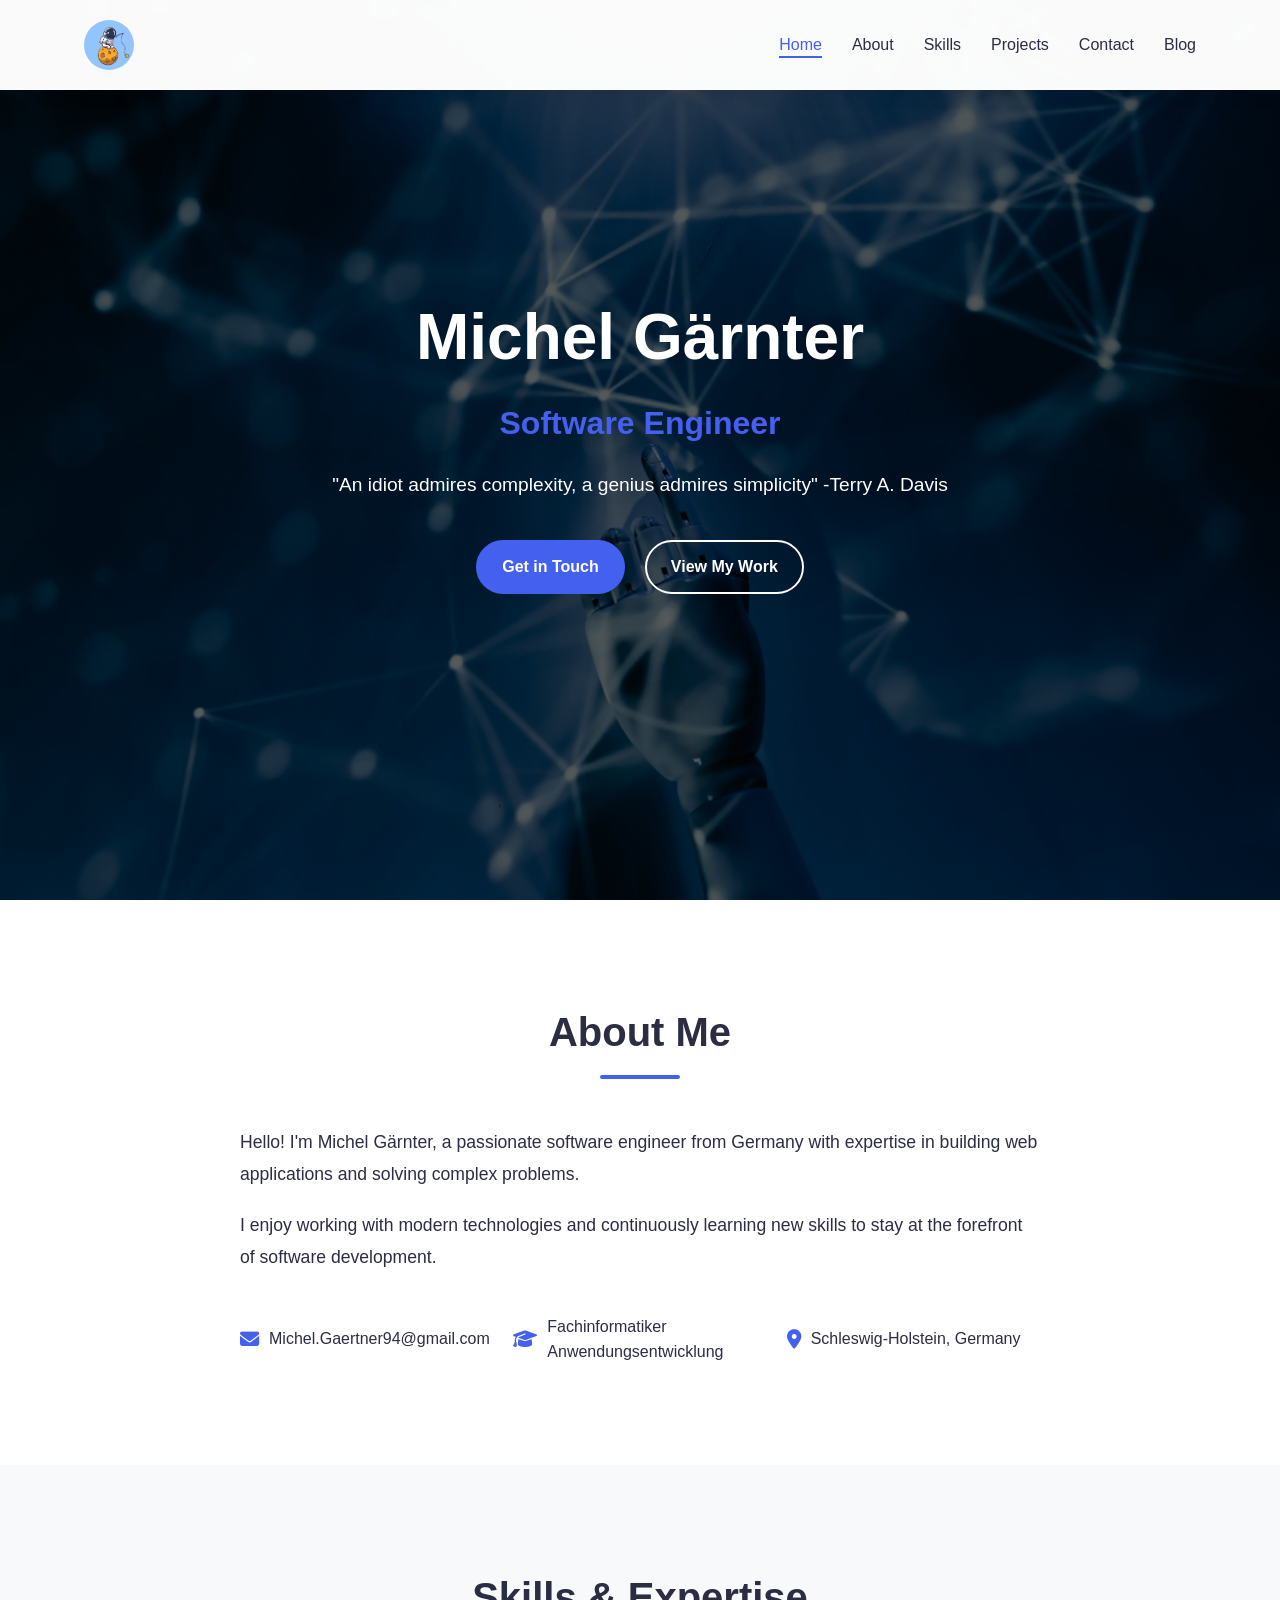
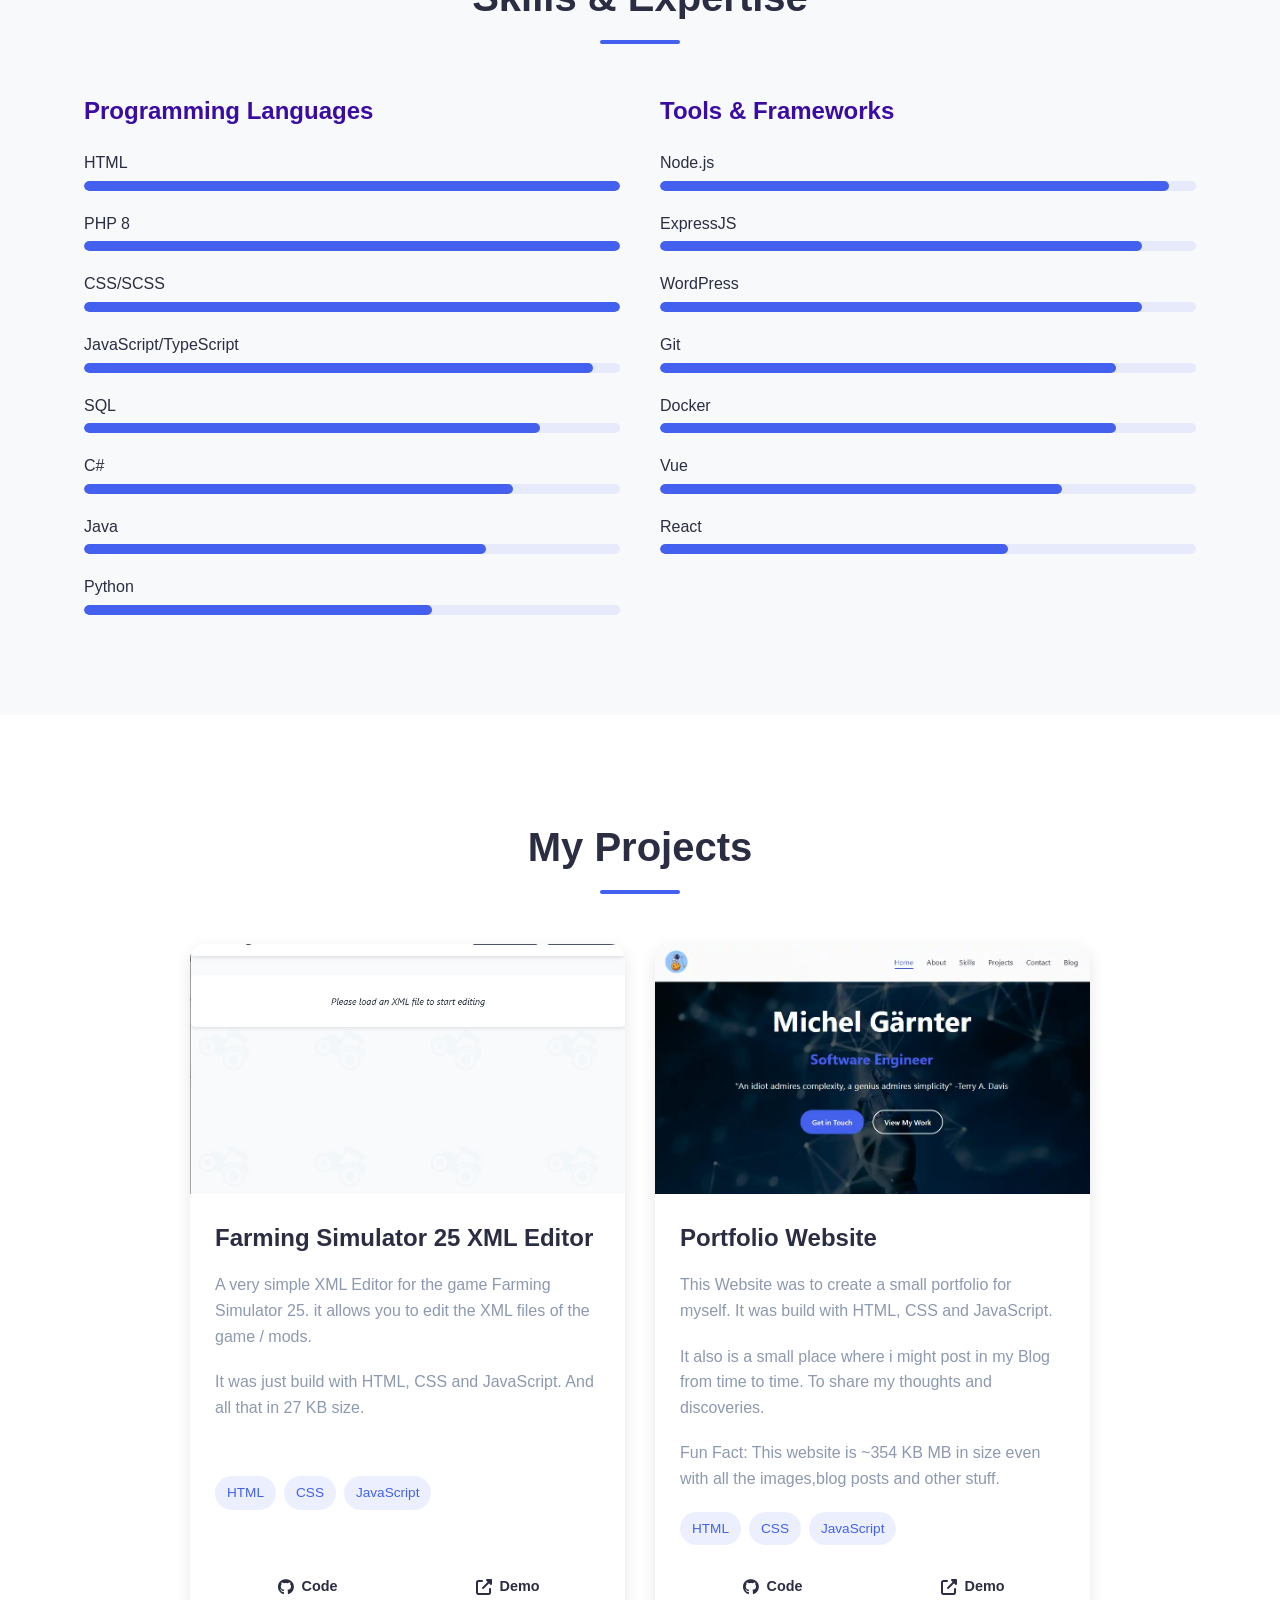
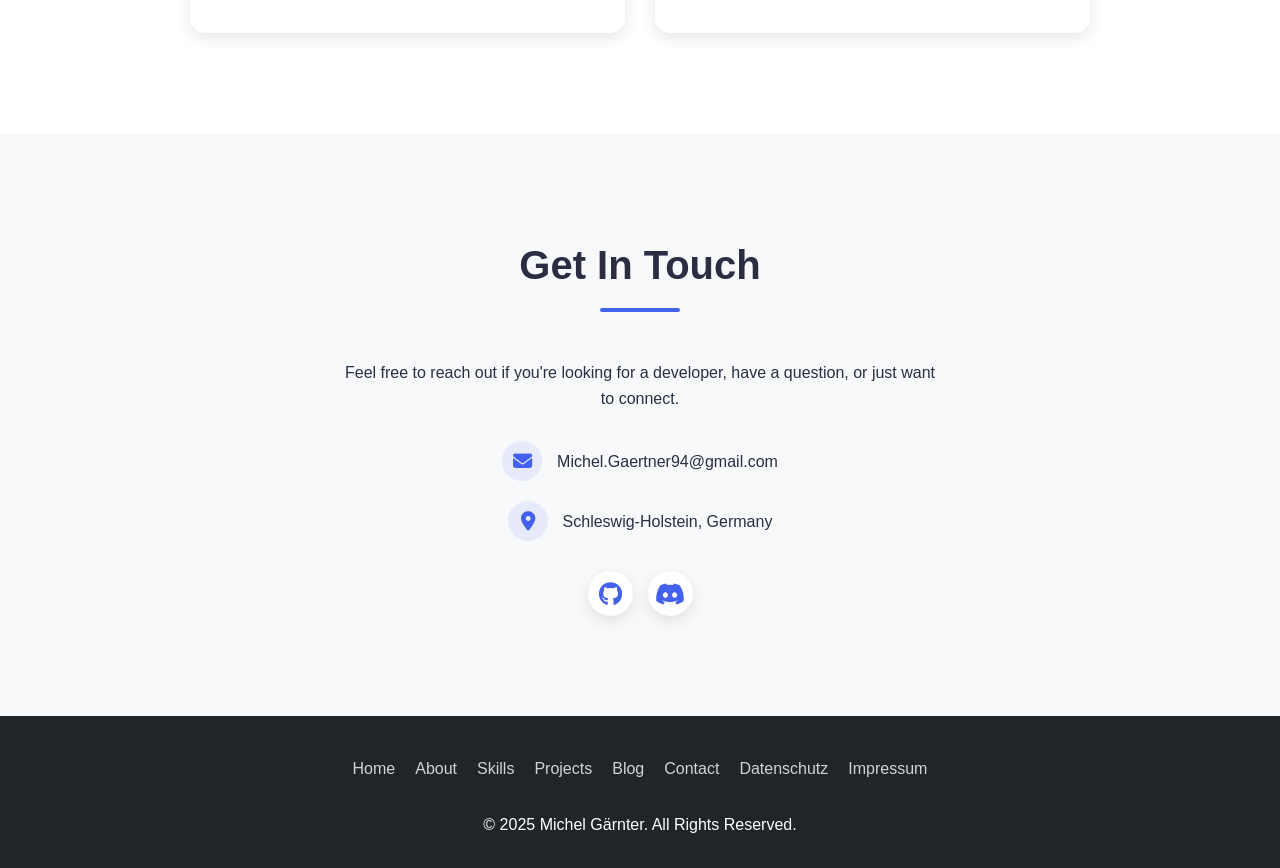
==== index.html @ c4cef5e7 "hotfix footer" ====
<!DOCTYPE html>
<html lang="en">
<head>
    <meta charset="UTF-8">
    <meta name="viewport" content="width=device-width, initial-scale=1.0">
    <title>Michel Gärnter | Software Engineer</title>
    <link rel="stylesheet" href="css/styles.css">
    <link rel="stylesheet" href="https://cdnjs.cloudflare.com/ajax/libs/font-awesome/6.4.2/css/all.min.css">
</head>
<body>
    <header>
        <div class="container">
            <nav>
                <div class="logo"></div>
                <ul class="nav-links">
                    <li><a href="#home">Home</a></li>
                    <li><a href="#about">About</a></li>
                    <li><a href="#skills">Skills</a></li>
                    <li><a href="#projects">Projects</a></li>
                    <li><a href="#contact">Contact</a></li>
                    <li><a href="./pages/blog.html">Blog</a></li>
                </ul>
                <div class="hamburger">
                    <span></span>
                    <span></span>
                    <span></span>
                </div>
            </nav>
        </div>
    </header>

    <section id="home" class="hero">
        <div class="container">
            <div class="hero-content">
                <h1>Michel Gärnter</h1>
                <h2>Software Engineer</h2>
                <p>"An idiot admires complexity, a genius admires simplicity" -Terry A. Davis </p>
                <div class="cta-buttons">
                    <a href="#contact" class="btn primary-btn">Get in Touch</a>
                    <a href="#projects" class="btn secondary-btn">View My Work</a>
                </div>
            </div>
        </div>
    </section>

    <section id="about" class="about">
        <div class="container">
            <h2 class="section-title">About Me</h2>
            <div class="about-content">
                <div class="about-text">
                    <p>Hello! I'm Michel Gärnter, a passionate software engineer from Germany with expertise in building web applications and solving complex problems.</p>
                    <p>I enjoy working with modern technologies and continuously learning new skills to stay at the forefront of software development.</p>
                    <div class="about-details">
                        <div class="detail">
                            <i class="fas fa-envelope"></i>
                            <span>Michel.Gaertner94@gmail.com</span>
                        </div>
                        <div class="detail">
                            <i class="fas fa-graduation-cap"></i>
                            <span>Fachinformatiker Anwendungsentwicklung</span>
                        </div>
                        <div class="detail">
                            <i class="fas fa-map-marker-alt"></i>
                            <span>Schleswig-Holstein, Germany</span>
                        </div>
                    </div>
                </div>
            </div>
        </div>
    </section>

    <section id="skills" class="skills">
        <div class="container">
            <h2 class="section-title">Skills & Expertise</h2>
            <div class="skills-container">
                <div class="skill-category">
                    <h3>Programming Languages</h3>
                    <div class="skill-items">
                        <div class="skill-item">
                            <span>HTML</span>
                            <div class="progress-bar">
                                <div class="progress" style="width: 100%"></div>
                            </div>
                        </div>
                        <div class="skill-item">
                            <span>PHP 8</span>
                            <div class="progress-bar">
                                <div class="progress" style="width: 100%"></div>
                            </div>
                        </div>
                        <div class="skill-item">
                            <span>CSS/SCSS</span>
                            <div class="progress-bar">
                                <div class="progress" style="width: 100%"></div>
                            </div>
                        </div>
                        <div class="skill-item">
                            <span>JavaScript/TypeScript</span>
                            <div class="progress-bar">
                                <div class="progress" style="width: 95%"></div>
                            </div>
                        </div>
                        <div class="skill-item">
                            <span>SQL</span>
                            <div class="progress-bar">
                                <div class="progress" style="width: 85%"></div>
                            </div>
                        </div>
                        <div class="skill-item">
                            <span>C#</span>
                            <div class="progress-bar">
                                <div class="progress" style="width: 80%"></div>
                            </div>
                        </div>
                        <div class="skill-item">
                            <span>Java</span>
                            <div class="progress-bar">
                                <div class="progress" style="width: 75%"></div>
                            </div>
                        </div>
                        <div class="skill-item">
                            <span>Python</span>
                            <div class="progress-bar">
                                <div class="progress" style="width: 65%"></div>
                            </div>
                        </div>

                    </div>
                </div>
                <div class="skill-category">
                    <h3>Tools & Frameworks</h3>
                    <div class="skill-items">
                        <div class="skill-item">
                            <span>Node.js</span>
                            <div class="progress-bar">
                                <div class="progress" style="width: 95%"></div>
                            </div>
                        </div>
                        <div class="skill-item">
                            <span>ExpressJS</span>
                            <div class="progress-bar">
                                <div class="progress" style="width: 90%"></div>
                            </div>
                        </div>
                        <div class="skill-item">
                            <span>WordPress</span>
                            <div class="progress-bar">
                                <div class="progress" style="width: 90%"></div>
                            </div>
                        </div>
                        <div class="skill-item">
                            <span>Git</span>
                            <div class="progress-bar">
                                <div class="progress" style="width: 85%"></div>
                            </div>
                        </div>
                        <div class="skill-item">
                            <span>Docker</span>
                            <div class="progress-bar">
                                <div class="progress" style="width: 85%"></div>
                            </div>
                        </div>
                        <div class="skill-item">
                            <span>Vue</span>
                            <div class="progress-bar">
                                <div class="progress" style="width: 75%"></div>
                            </div>
                        </div>
                        <div class="skill-item">
                            <span>React</span>
                            <div class="progress-bar">
                                <div class="progress" style="width: 65%"></div>
                            </div>
                        </div>

                    </div>
                </div>
            </div>
        </div>
    </section>

    <section id="projects" class="projects">
        <div class="container">
            <h2 class="section-title">My Projects</h2>
            <div class="projects-grid">
                <div class="project-card">
                    <div class="project-image">
                        <img src="img/FS25Project.webp" alt="Farming Simulator 25 XML Editor">
                    </div>
                    <div class="project-info">
                        <h3>Farming Simulator 25 XML Editor</h3>
                        <p>A very simple XML Editor for the game Farming Simulator 25. it allows you to edit the XML files of the game / mods.</p>
                        <p>It was just build with HTML, CSS and JavaScript. And all that in 27 KB size.</p>
                        <div class="project-tags">
                            <span>HTML</span>
                            <span>CSS</span>
                            <span>JavaScript</span>
                        </div>
                        <div class="project-links">
                            <a href="https://github.com/TheNemata/LS25-XML-Editor" class="btn small-btn"><i class="fab fa-github"></i> Code</a>
                            <a href="https://thenemata.github.io/LS25-XML-Editor/" class="btn small-btn"><i class="fas fa-external-link-alt"></i> Demo</a>
                        </div>
                    </div>
                </div>
                <div class="project-card">
                    <div class="project-image">
                        <img src="img/homepage.webp" alt="Homepage">
                    </div>
                    <div class="project-info">
                        <h3>Portfolio Website</h3>
                        <p>This Website was to create a small portfolio for myself. It was build with HTML, CSS and JavaScript. </p>
                        <p>It also is a small place where i might post in my Blog from time to time. To share my thoughts and discoveries.</p>
                        <p>Fun Fact: This website is ~354 KB MB in size even with all the images,blog posts and other stuff.</p>
                        <div class="project-tags">
                            <span>HTML</span>
                            <span>CSS</span>
                            <span>JavaScript</span>
                        </div>
                        <div class="project-links">
                            <a href="https://github.com/TheNemata/homepage" class="btn small-btn"><i class="fab fa-github"></i> Code</a>
                            <a href="" class="btn small-btn"><i class="fas fa-external-link-alt"></i> Demo</a>
                        </div>
                    </div>
                </div>
            
            </div>
        </div>
    </section>

    <section id="contact" class="contact">
        <div class="container">
            <h2 class="section-title">Get In Touch</h2>
            <div class="contact-container">
                <div class="contact-info">
                    <p>Feel free to reach out if you're looking for a developer, have a question, or just want to connect.</p>
                    <div class="contact-methods">
                        <div class="contact-method">
                            <i class="fas fa-envelope"></i>
                            <a href="mailto:Michel.Gaertner94@gmail.com" class="contact-link">Michel.Gaertner94@gmail.com</a>
                        </div>
                        <div class="contact-method">
                            <i class="fas fa-map-marker-alt"></i>
                            <span>Schleswig-Holstein, Germany</span>
                        </div>
                    </div>
                    <div class="social-links">
                        <a href="https://github.com/TheNemata" class="social-link"><i class="fab fa-github"></i></a>
                        <a href="#" class="social-link" data-discord="thenemata"><i class="fab fa-discord"></i></a>
                    </div>
                </div>
            </div>
        </div>
    </section>

    <div class="copy-notification" id="copyNotification">
        Discord username copied to clipboard!
    </div>

    <footer>
        <div class="container">
            <div class="footer-content">
                <div class="footer-links">
                    <a href="#home">Home</a>
                    <a href="#about">About</a>
                    <a href="#skills">Skills</a>
                    <a href="#projects">Projects</a>
                    <a href="./pages/blog.html">Blog</a>
                    <a href="#contact">Contact</a>
                    <a href="pages/datenschutz.html">Datenschutz</a>
                    <a href="pages/impressum.html">Impressum</a>
                </div>
                <p>&copy; 2025 Michel Gärnter. All Rights Reserved.</p>
            </div>
        </div>
    </footer>

    <script src="./js/script.js"></script>
</body>
</html>
---- css/styles.css ----
/* General Styles */
:root {
    --primary-color: #4361ee;
    --secondary-color: #3a0ca3;
    --text-color: #2b2d42;
    --light-text: #8d99ae;
    --light-bg: #f8f9fa;
    --dark-bg: #212529;
    --white: #ffffff;
    --shadow: 0 5px 15px rgba(0, 0, 0, 0.1);
    --transition: all 0.3s ease;
}

* {
    margin: 0;
    padding: 0;
    box-sizing: border-box;
}

html {
    scroll-behavior: smooth;
}

body {
    font-family: 'Inter', 'Segoe UI', Roboto, -apple-system, BlinkMacSystemFont, sans-serif;
    line-height: 1.6;
    color: var(--text-color);
    background-color: var(--white);
}

.container {
    width: 90%;
    max-width: 1200px;
    margin: 0 auto;
    padding: 0 20px;
}

.section-title {
    text-align: center;
    margin-bottom: 3rem;
    font-size: 2.5rem;
    position: relative;
    padding-bottom: 15px;
}

.section-title::after {
    content: '';
    position: absolute;
    bottom: 0;
    left: 50%;
    transform: translateX(-50%);
    width: 80px;
    height: 4px;
    background: var(--primary-color);
    border-radius: 2px;
}

section {
    padding: 100px 0;
}

a {
    text-decoration: none;
    color: inherit;
}

ul {
    list-style: none;
}

img {
    max-width: 100%;
    height: auto;
    display: block;
}

.btn {
    display: inline-block;
    padding: 12px 24px;
    border-radius: 50px;
    font-weight: 600;
    transition: var(--transition);
    cursor: pointer;
    text-align: center;
}

.primary-btn {
    background-color: var(--primary-color);
    color: var(--white);
    border: 2px solid var(--primary-color);
}

.primary-btn:hover {
    background-color: transparent;
    color: var(--primary-color);
}

.secondary-btn {
    background-color: transparent;
    color: var(--white);
    border: 2px solid var(--white);
}

.secondary-btn:hover {
    background-color: var(--white);
    color: var(--primary-color);
}

.small-btn {
    padding: 8px 16px;
    font-size: 0.9rem;
}

/* Header */
header {
    position: fixed;
    top: 0;
    left: 0;
    width: 100%;
    background-color: rgba(255, 255, 255, 0.98);
    box-shadow: var(--shadow);
    z-index: 1000;
}

nav {
    display: flex;
    justify-content: space-between;
    align-items: center;
    padding: 20px 0;
}

.logo {
    width: 50px;
    height: 50px;
    border-radius: 50%;
    background-image: url('../img/icon.webp');
    background-size: cover;
    background-position: center;
    background-repeat: no-repeat;
}

.nav-links {
    display: flex;
    gap: 30px;
}

.nav-links li a {
    font-weight: 500;
    position: relative;
}

.nav-links li a::after {
    content: '';
    position: absolute;
    bottom: -5px;
    left: 0;
    width: 0;
    height: 2px;
    background-color: var(--primary-color);
    transition: var(--transition);
}

.nav-links li a:hover::after,
.nav-links li a.active::after {
    width: 100%;
}

.nav-links li a.active {
    color: var(--primary-color);
}

.hamburger {
    display: none;
    flex-direction: column;
    cursor: pointer;
}

.hamburger span {
    width: 25px;
    height: 3px;
    background-color: var(--text-color);
    margin: 2px 0;
    transition: var(--transition);
}

/* Hero Section */
.hero {
    min-height: 100vh;
    display: flex;
    align-items: center;
    background: linear-gradient(rgba(0, 0, 0, 0.6), rgba(0, 0, 0, 0.6)), url('../img/hero-background.webp');
    background-size: cover;
    background-position: center;
    padding-top: 80px;
    color: var(--white);
}

.hero-content {
    max-width: 800px;
    margin: 0 auto;
    text-align: center;
}

.hero h1 {
    font-size: 4rem;
    margin-bottom: 10px;
    color: var(--white);
}

.hero h2 {
    font-size: 2rem;
    margin-bottom: 20px;
    color: var(--primary-color);
}

.hero p {
    font-size: 1.2rem;
    color: var(--white);
    margin-bottom: 40px;
}

.cta-buttons {
    display: flex;
    gap: 20px;
    justify-content: center;
}

/* About Section */
.about {
    background-color: var(--white);
}

.about-content {
    max-width: 800px;
    margin: 0 auto;
}

.about-text p {
    margin-bottom: 20px;
    color: var(--text-color);
    font-size: 1.1rem;
    line-height: 1.8;
}

.about-details {
    display: grid;
    grid-template-columns: repeat(3, 1fr);
    gap: 20px;
    margin-top: 40px;
}

.detail {
    display: flex;
    align-items: center;
    gap: 10px;
}

.detail i {
    color: var(--primary-color);
    font-size: 1.2rem;
}

/* Skills Section */
.skills {
    background-color: var(--light-bg);
}

.skills-container {
    display: grid;
    grid-template-columns: repeat(auto-fit, minmax(300px, 1fr));
    gap: 40px;
}

.skill-category h3 {
    margin-bottom: 20px;
    color: var(--secondary-color);
    font-size: 1.5rem;
}

.skill-items {
    display: flex;
    flex-direction: column;
    gap: 20px;
}

.skill-item {
    display: flex;
    flex-direction: column;
    gap: 5px;
}

.skill-item span {
    font-weight: 500;
}

.progress-bar {
    height: 10px;
    background-color: rgba(67, 97, 238, 0.1);
    border-radius: 10px;
    overflow: hidden;
}

.progress {
    height: 100%;
    background-color: var(--primary-color);
    border-radius: 10px;
}

/* Projects Section */
.projects {
    background-color: var(--white);
    padding: 100px 0;
}

.projects-grid {
    display: grid;
    grid-template-columns: repeat(2, 1fr);
    gap: 30px;
    margin-top: 50px;
    max-width: 900px;
    margin-left: auto;
    margin-right: auto;
}

.project-card {
    background-color: var(--white);
    border-radius: 15px;
    overflow: hidden;
    box-shadow: 0 5px 15px rgba(0, 0, 0, 0.1);
    transition: all 0.3s ease;
    display: flex;
    flex-direction: column;
    position: relative;
}

.project-card:hover {
    transform: translateY(-10px);
    box-shadow: 0 15px 30px rgba(0, 0, 0, 0.15);
}

.project-image {
    position: relative;
    height: 250px;
    overflow: hidden;
}

.project-image::before {
    content: '';
    position: absolute;
    top: 0;
    left: 0;
    width: 100%;
    height: 100%;
    background: linear-gradient(to bottom, rgba(0,0,0,0) 0%, rgba(0,0,0,0.7) 100%);
    z-index: 1;
    opacity: 0;
    transition: opacity 0.3s ease;
}

.project-card:hover .project-image::before {
    opacity: 1;
}

.project-image img {
    width: 100%;
    height: 100%;
    object-fit: cover;
    transition: transform 0.5s ease;
}

.project-card:hover .project-image img {
    transform: scale(1.1);
}

.project-info {
    padding: 25px;
    display: flex;
    flex-direction: column;
    flex-grow: 1;
    background-color: var(--white);
}

.project-info h3 {
    font-size: 1.5rem;
    margin-bottom: 15px;
    color: var(--text-color);
    font-weight: 600;
}

.project-info p {
    margin-bottom: 20px;
    color: var(--light-text);
    line-height: 1.6;
    font-size: 1rem;
}

.project-tags {
    display: flex;
    flex-wrap: wrap;
    gap: 8px;
    margin-bottom: 20px;
    margin-top: auto;
}

.project-tags span {
    background-color: rgba(67, 97, 238, 0.1);
    color: var(--primary-color);
    padding: 6px 12px;
    border-radius: 50px;
    font-size: 0.85rem;
    font-weight: 500;
    transition: all 0.3s ease;
}

.project-tags span:hover {
    background-color: var(--primary-color);
    color: var(--white);
}

.project-links {
    display: flex;
    gap: 15px;
    margin-top: auto;
}

.project-links .btn {
    flex: 1;
    display: flex;
    align-items: center;
    justify-content: center;
    gap: 8px;
    padding: 10px 20px;
    font-size: 0.9rem;
    transition: all 0.3s ease;
}

.project-links .btn i {
    font-size: 1rem;
}

.project-links .btn:hover {
    transform: translateY(-2px);
}

/* Blog Section */
.blog-header {
    background: linear-gradient(rgba(0, 0, 0, 0.6), rgba(0, 0, 0, 0.6)), url('../img/hero-background.webp');
    background-size: cover;
    background-position: center;
    padding: 120px 0 80px;
    text-align: center;
    color: var(--white);
}

.blog-header h1 {
    font-size: 3rem;
    margin-bottom: 20px;
    color: var(--white);
}

.blog-header p {
    font-size: 1.2rem;
    color: var(--white);
    max-width: 700px;
    margin: 0 auto;
}

.blog-search {
    background-color: var(--white);
    padding: 20px 0;
    border-bottom: 1px solid rgba(0, 0, 0, 0.05);
}

.search-container {
    max-width: 600px;
    margin: 0 auto;
    box-shadow: var(--shadow);
    border-radius: 50px;
    overflow: hidden;
}

.search-input {
    width: 100%;
    padding: 15px 25px;
    border: none;
    font-size: 1rem;
    font-family: inherit;
    background-color: var(--white);
}

.search-input:focus {
    outline: none;
}

.search-input::placeholder {
    color: var(--light-text);
}

.search-button {
    background-color: var(--primary-color);
    color: var(--white);
    border: none;
    padding: 0 25px;
    cursor: pointer;
    transition: var(--transition);
}

.search-button:hover {
    background-color: var(--secondary-color);
}

.blog-container {
    padding: 80px 0;
}

.blog-grid {
    display: grid;
    grid-template-columns: 1fr;
    gap: 40px;
    margin-bottom: 60px;
    max-width: 900px;
    margin-left: auto;
    margin-right: auto;
}

.blog-card {
    background-color: var(--white);
    border-radius: 20px;
    overflow: hidden;
    box-shadow: var(--shadow);
    transition: var(--transition);
    display: grid;
    grid-template-columns: 350px 1fr;
    min-height: 300px;
}

.blog-card:hover {
    transform: translateY(-10px);
    box-shadow: 0 15px 30px rgba(0, 0, 0, 0.15);
}

.blog-image {
    height: 100%;
    overflow: hidden;
}

.blog-image img {
    width: 100%;
    height: 100%;
    object-fit: cover;
    transition: var(--transition);
}

.blog-card:hover .blog-image img {
    transform: scale(1.05);
}

.blog-content {
    padding: 30px 40px;
    display: flex;
    flex-direction: column;
    justify-content: center;
    min-height: 250px;
}

.blog-date {
    color: var(--primary-color);
    font-size: 0.9rem;
    font-weight: 500;
    margin-bottom: 10px;
    display: block;
}

.blog-content h3 {
    font-size: 1.8rem;
    margin-bottom: 15px;
    color: var(--text-color);
}

.blog-content p {
    color: var(--light-text);
    margin-bottom: 20px;
    line-height: 1.7;
}

.blog-tags {
    display: flex;
    flex-wrap: wrap;
    gap: 10px;
    margin-bottom: 20px;
}

.blog-tags span {
    background-color: rgba(67, 97, 238, 0.1);
    color: var(--primary-color);
    padding: 5px 10px;
    border-radius: 50px;
    font-size: 0.8rem;
    font-weight: 500;
}

.read-more {
    color: var(--primary-color);
    font-weight: 600;
    display: inline-flex;
    align-items: center;
    transition: var(--transition);
}

.read-more i {
    margin-left: 5px;
    font-size: 0.9rem;
    transition: var(--transition);
}

.read-more:hover {
    color: var(--secondary-color);
}

.read-more:hover i {
    transform: translateX(5px);
}

.pagination {
    display: flex;
    justify-content: center;
    gap: 10px;
}

.pagination-btn {
    width: 40px;
    height: 40px;
    display: flex;
    align-items: center;
    justify-content: center;
    border-radius: 50%;
    background-color: var(--white);
    color: var(--text-color);
    font-weight: 600;
    box-shadow: var(--shadow);
    transition: var(--transition);
}

.pagination-btn.active,
.pagination-btn:hover {
    background-color: var(--primary-color);
    color: var(--white);
}

/* Contact Section */
.contact {
    background-color: var(--light-bg);
}

.contact-container {
    display: flex;
    justify-content: center;
    align-items: center;
}

.contact-info {
    max-width: 600px;
    text-align: center;
}

.contact-info p {
    margin-bottom: 30px;
    color: var(--text-color);
}

.contact-methods {
    display: flex;
    flex-direction: column;
    gap: 20px;
    margin-bottom: 30px;
    align-items: center;
}

.contact-method {
    display: flex;
    align-items: center;
    gap: 15px;
}

.contact-method i {
    width: 40px;
    height: 40px;
    display: flex;
    align-items: center;
    justify-content: center;
    background-color: rgba(67, 97, 238, 0.1);
    color: var(--primary-color);
    border-radius: 50%;
    font-size: 1.2rem;
}

.social-links {
    display: flex;
    gap: 15px;
    justify-content: center;
}

.social-link {
    width: 45px;
    height: 45px;
    display: flex;
    align-items: center;
    justify-content: center;
    background-color: var(--white);
    color: var(--primary-color);
    border-radius: 50%;
    font-size: 1.5rem;
    transition: var(--transition);
    box-shadow: var(--shadow);
}

.social-link:hover {
    background-color: var(--primary-color);
    color: var(--white);
    transform: translateY(-5px);
}

.contact-form {
    background-color: var(--white);
    padding: 30px;
    border-radius: 20px;
    box-shadow: var(--shadow);
}

.form-group {
    margin-bottom: 20px;
}

.form-group input,
.form-group textarea {
    width: 100%;
    padding: 15px;
    border: 1px solid #e0e0e0;
    border-radius: 10px;
    font-size: 1rem;
    font-family: inherit;
    transition: var(--transition);
}

.form-group input:focus,
.form-group textarea:focus {
    outline: none;
    border-color: var(--primary-color);
    box-shadow: 0 0 0 3px rgba(67, 97, 238, 0.1);
}

.contact-link {
    color: var(--text-color);
    text-decoration: none;
    transition: var(--transition);
}

.contact-link:hover {
    color: var(--primary-color);
}

/* Footer */
footer {
    background-color: var(--dark-bg);
    color: var(--white);
    padding: 40px 0 30px;
    text-align: center;
}

.footer-content {
    display: flex;
    flex-direction: column;
    align-items: center;
    gap: 20px;
}

.footer-links {
    display: flex;
    gap: 20px;
    flex-wrap: wrap;
    justify-content: center;
    margin-bottom: 10px;
}

.footer-links a {
    color: var(--white);
    opacity: 0.8;
    transition: var(--transition);
}

.footer-links a:hover {
    opacity: 1;
    color: var(--primary-color);
}

/* Responsive Design */
@media (max-width: 992px) {
    /* Remove the contact-container rule since we don't have a grid anymore */
}

@media (max-width: 768px) {
    .nav-links {
        display: none;
    }
    
    .hamburger {
        display: flex;
    }
    
    .hero h1 {
        font-size: 3rem;
    }
    
    .hero h2 {
        font-size: 1.5rem;
    }
    
    .section-title {
        font-size: 2rem;
    }
    
    .cta-buttons {
        flex-direction: column;
        gap: 15px;
    }
    
    .cta-buttons .btn {
        width: 100%;
    }
    
    .skills-container {
        grid-template-columns: 1fr;
    }
    
    .projects-grid {
        grid-template-columns: 1fr;
        max-width: 500px;
        gap: 25px;
    }
    
    .about-details {
        grid-template-columns: 1fr;
    }
    
    .blog-grid {
        grid-template-columns: 1fr;
    }
    
    .blog-card {
        grid-template-columns: 1fr;
    }
    
    .blog-image {
        height: 200px;
    }
    
    .project-image {
        height: 200px;
    }
    
    .project-info {
        padding: 20px;
    }
    
    .project-info h3 {
        font-size: 1.3rem;
    }
    
    .project-tags span {
        font-size: 0.8rem;
        padding: 5px 10px;
    }
    
    .blog-header h1 {
        font-size: 2.5rem;
    }
}

@media (max-width: 480px) {
    .hero h1 {
        font-size: 2.5rem;
    }
}

.copy-notification {
    position: fixed;
    bottom: 20px;
    right: 20px;
    background-color: var(--primary-color);
    color: var(--white);
    padding: 10px 20px;
    border-radius: 50px;
    box-shadow: var(--shadow);
    opacity: 0;
    transform: translateY(20px);
    transition: opacity 0.3s ease, transform 0.3s ease;
    z-index: 1000;
}

.copy-notification.show {
    opacity: 1;
    transform: translateY(0);
}

/* Privacy Policy Page */
.privacy-header {
    background: linear-gradient(rgba(0, 0, 0, 0.6), rgba(0, 0, 0, 0.6)), url('../img/hero-background.webp');
    background-size: cover;
    background-position: center;
    padding: 120px 0 80px;
    text-align: center;
    color: var(--white);
}

.privacy-header h1 {
    font-size: 3rem;
    margin-bottom: 20px;
    color: var(--white);
}

.privacy-header p {
    font-size: 1.2rem;
    color: var(--white);
    opacity: 0.9;
}

.privacy-content {
    padding: 80px 0;
    background-color: var(--white);
}

.privacy-section {
    margin-bottom: 40px;
}

.privacy-section h2 {
    color: var(--primary-color);
    margin-bottom: 20px;
    font-size: 1.8rem;
}

.privacy-section p {
    margin-bottom: 15px;
    line-height: 1.6;
}

.privacy-section ul {
    list-style-type: disc;
    padding-left: 20px;
    margin-bottom: 15px;
}

.privacy-section ul li {
    margin-bottom: 10px;
    line-height: 1.6;
}

/* Blog Post Page */
.blog-post {
    padding: 80px 0;
    background-color: var(--white);
}

.blog-post-content {
    max-width: 800px;
    margin: 0 auto;
}

.blog-post-image {
    margin-bottom: 40px;
    border-radius: 20px;
    overflow: hidden;
    box-shadow: var(--shadow);
}

.blog-post-image img {
    width: 100%;
    height: auto;
    display: block;
}

.blog-post-text {
    margin-bottom: 40px;
}

.blog-post-text p {
    margin-bottom: 20px;
    line-height: 1.8;
    color: var(--text-color);
}

.blog-post-text ul {
    margin-bottom: 20px;
    padding-left: 20px;
}

.blog-post-text ul li {
    margin-bottom: 10px;
    line-height: 1.6;
    display: flex;
    align-items: flex-start;
    gap: 10px;
}

.blog-post-text ul li i {
    color: var(--primary-color);
    margin-top: 4px;
    flex-shrink: 0;
}

.blog-post-tags {
    display: flex;
    flex-wrap: wrap;
    gap: 10px;
}

.blog-post-tags span {
    background-color: rgba(67, 97, 238, 0.1);
    color: var(--primary-color);
    padding: 5px 10px;
    border-radius: 50px;
    font-size: 0.9rem;
    font-weight: 500;
}

.blog-post-text h3 {
    color: var(--primary-color);
    margin: 30px 0 20px;
    font-size: 1.5rem;
}

.back-button {
    display: inline-flex;
    align-items: center;
    gap: 8px;
    color: var(--primary-color);
    text-decoration: none;
    font-weight: 500;
    margin-bottom: 30px;
    transition: var(--transition);
    background-color: rgba(67, 97, 238, 0.1);
    padding: 12px 20px;
    border-radius: 50px;
    box-shadow: 0 2px 5px rgba(0, 0, 0, 0.1);
}

.back-button:hover {
    color: var(--white);
    background-color: var(--primary-color);
    transform: translateX(-5px);
    box-shadow: 0 4px 8px rgba(0, 0, 0, 0.2);
}

.back-button i {
    font-size: 0.9rem;
}

/* Specific styling for the bottom back button */
.blog-post-tags + .back-button {
    display: block;
    text-align: center;
    margin: 40px auto;
    max-width: 200px;
}
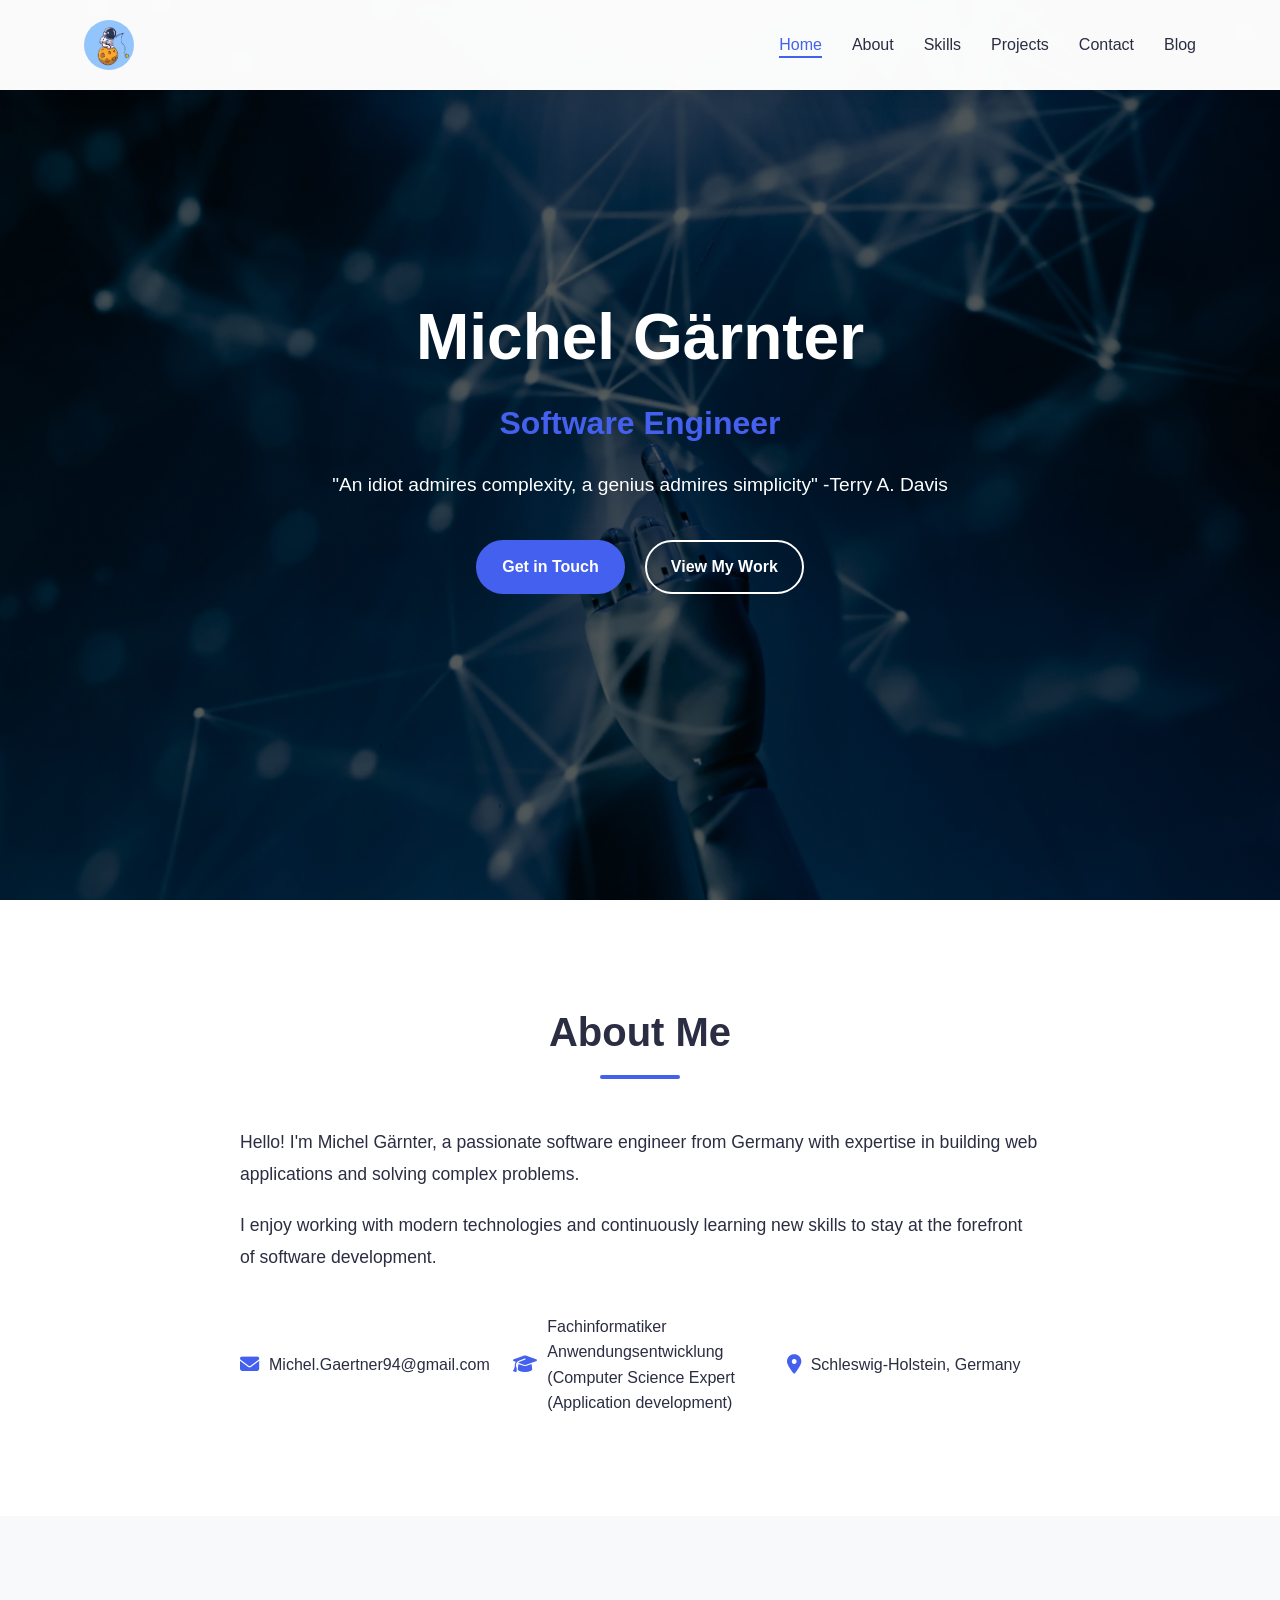
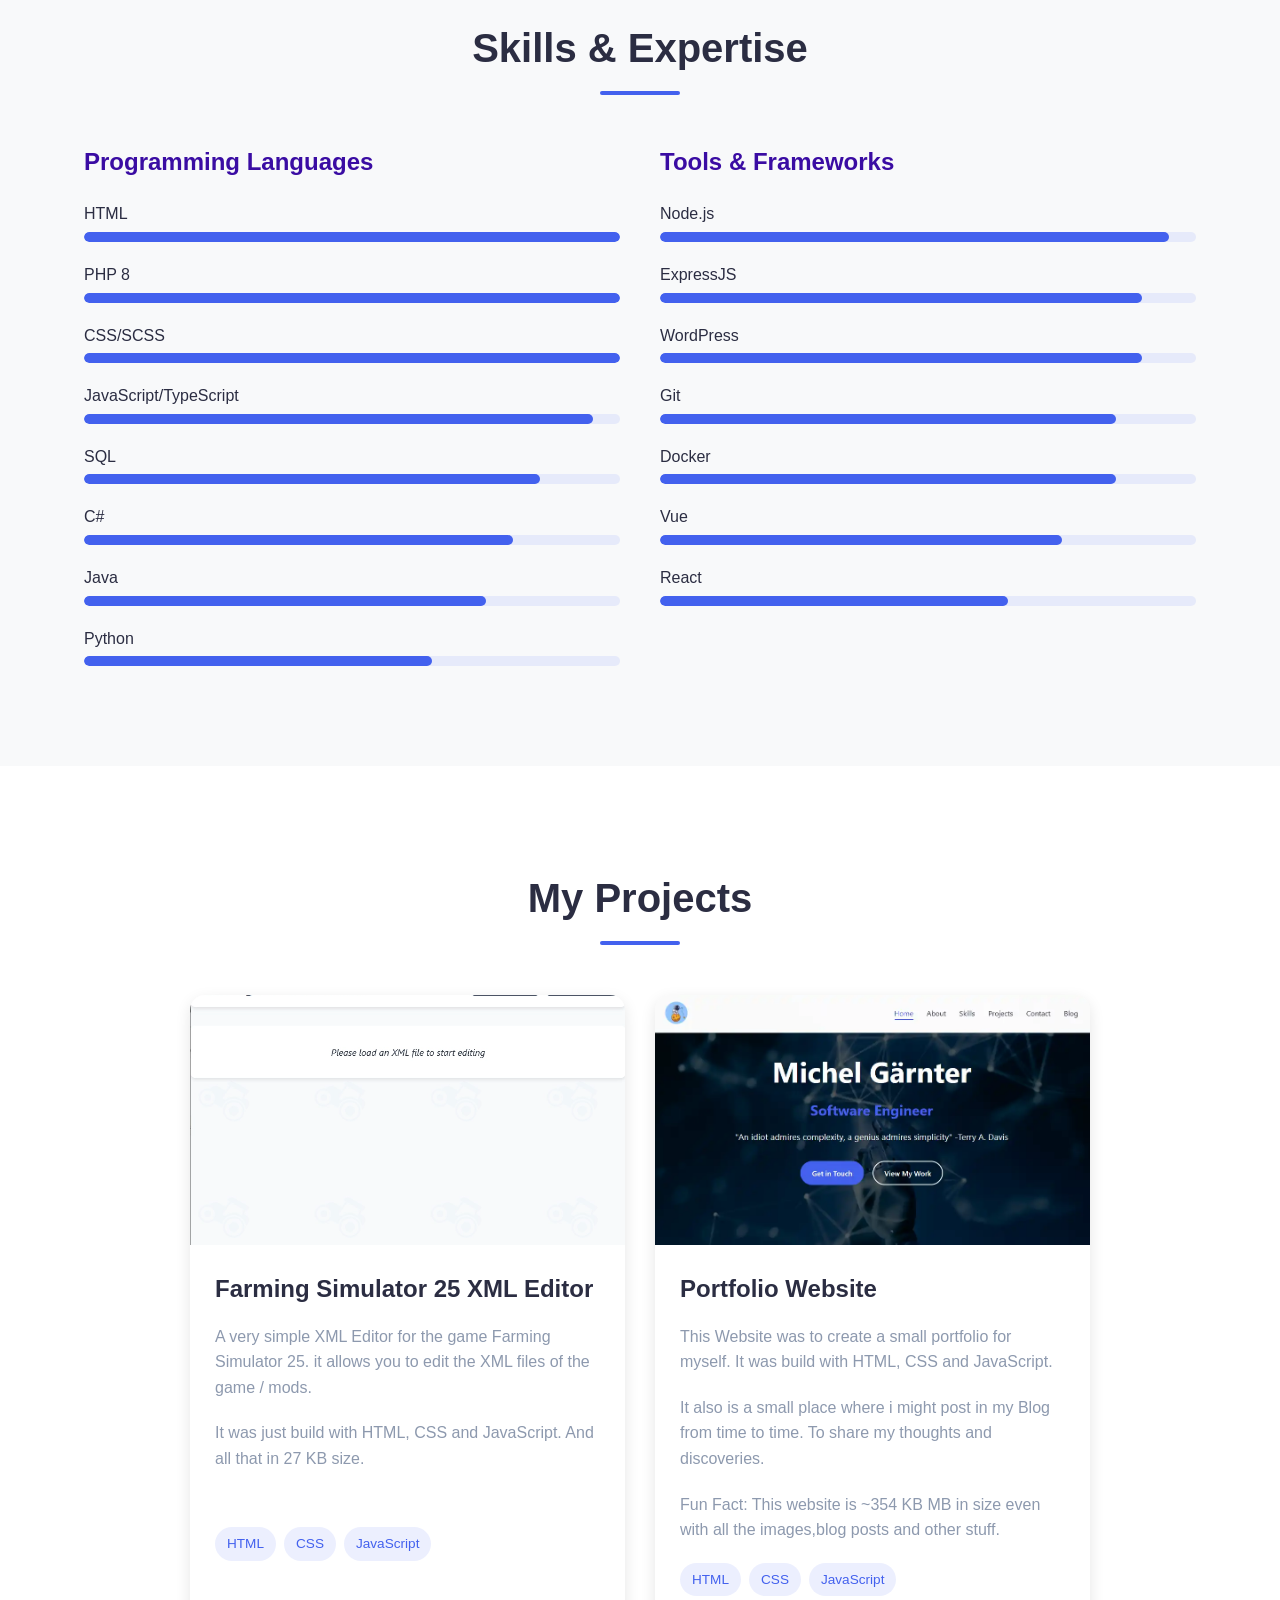
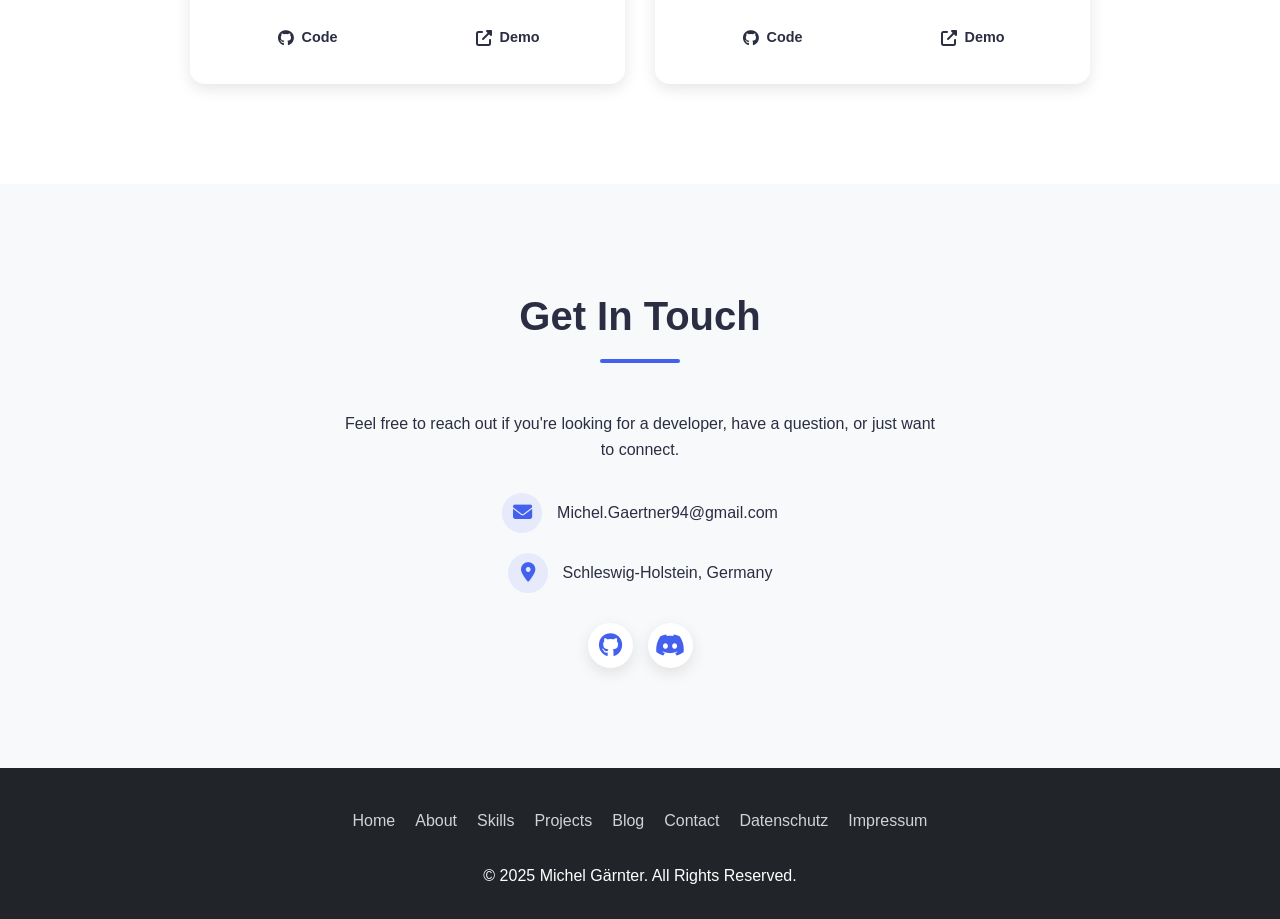
==== commit 837a07a9: "Update job title in index.html to include full description / translation" ====
--- a/index.html
+++ b/index.html
@@ -57,7 +57,7 @@
                         </div>
                         <div class="detail">
                             <i class="fas fa-graduation-cap"></i>
-                            <span>Fachinformatiker Anwendungsentwicklung</span>
+                            <span>Fachinformatiker Anwendungsentwicklung (Computer Science Expert (Application development)</span>
                         </div>
                         <div class="detail">
                             <i class="fas fa-map-marker-alt"></i>
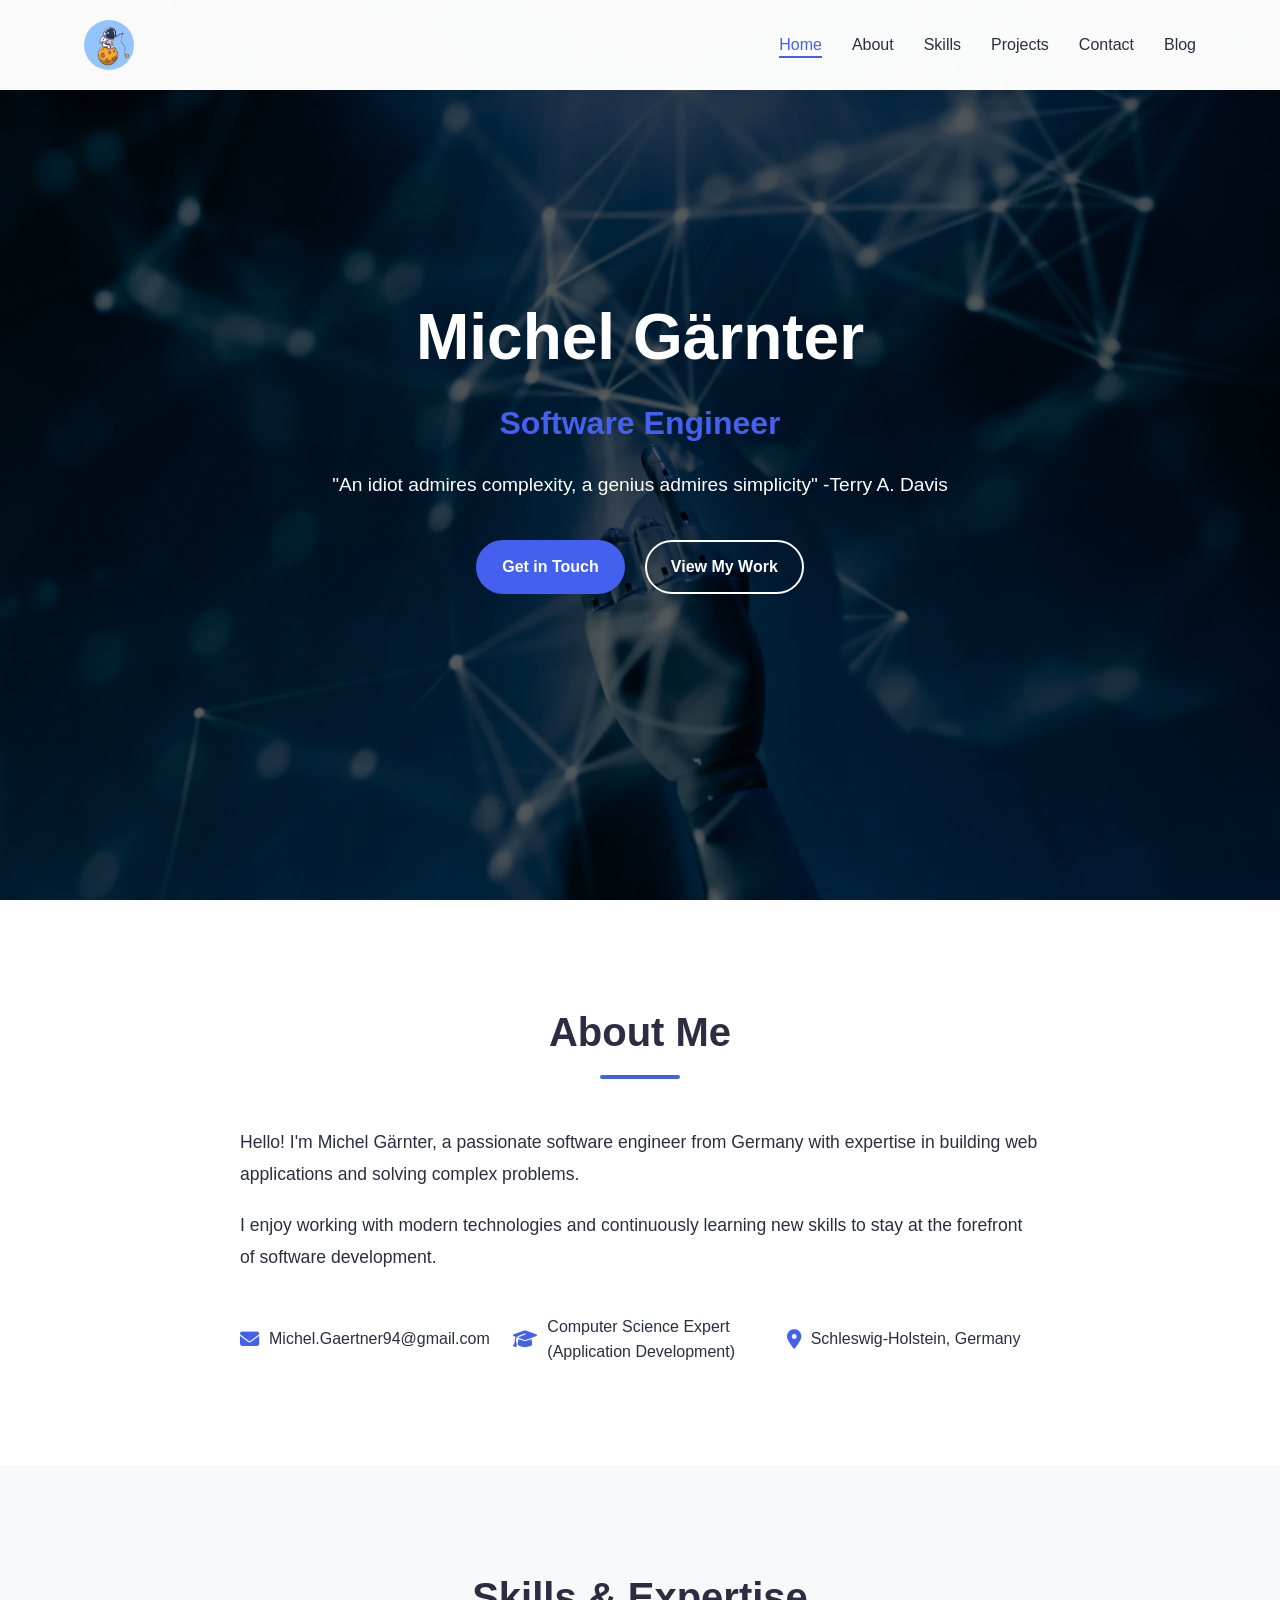
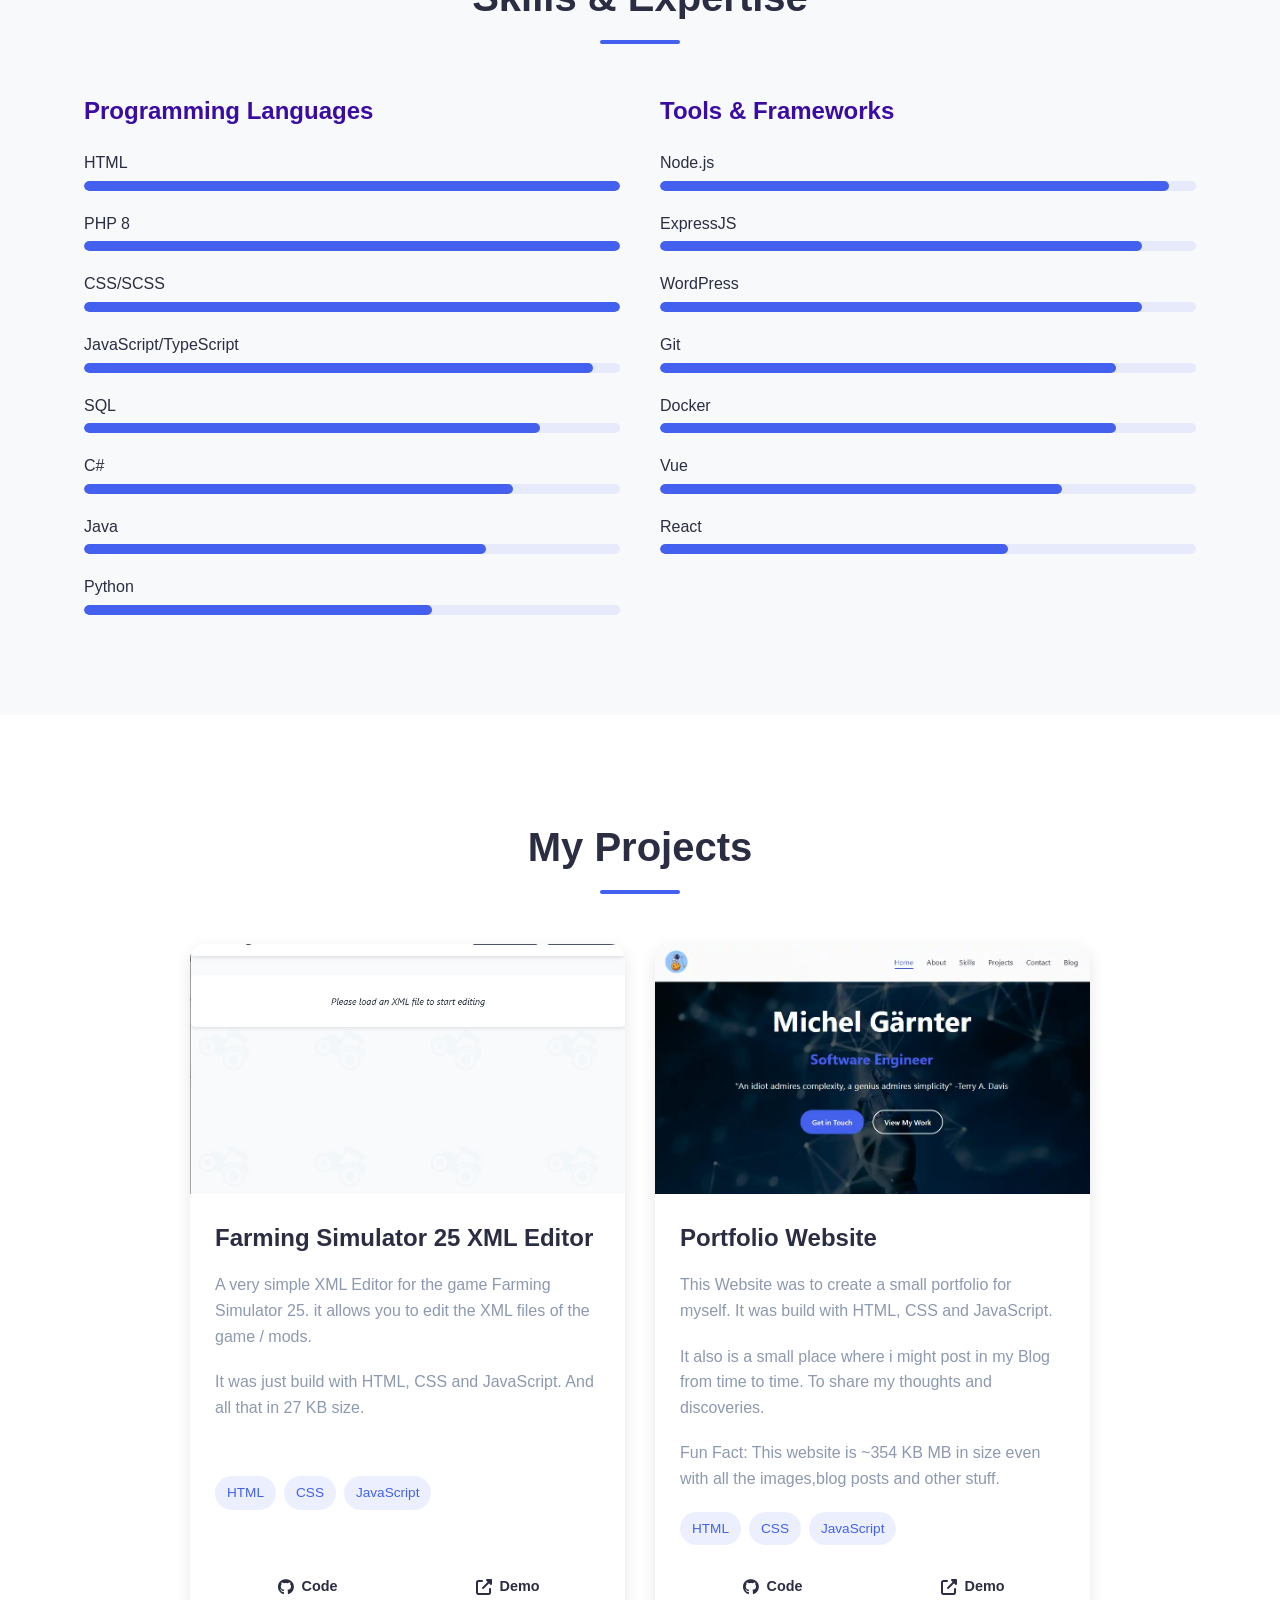
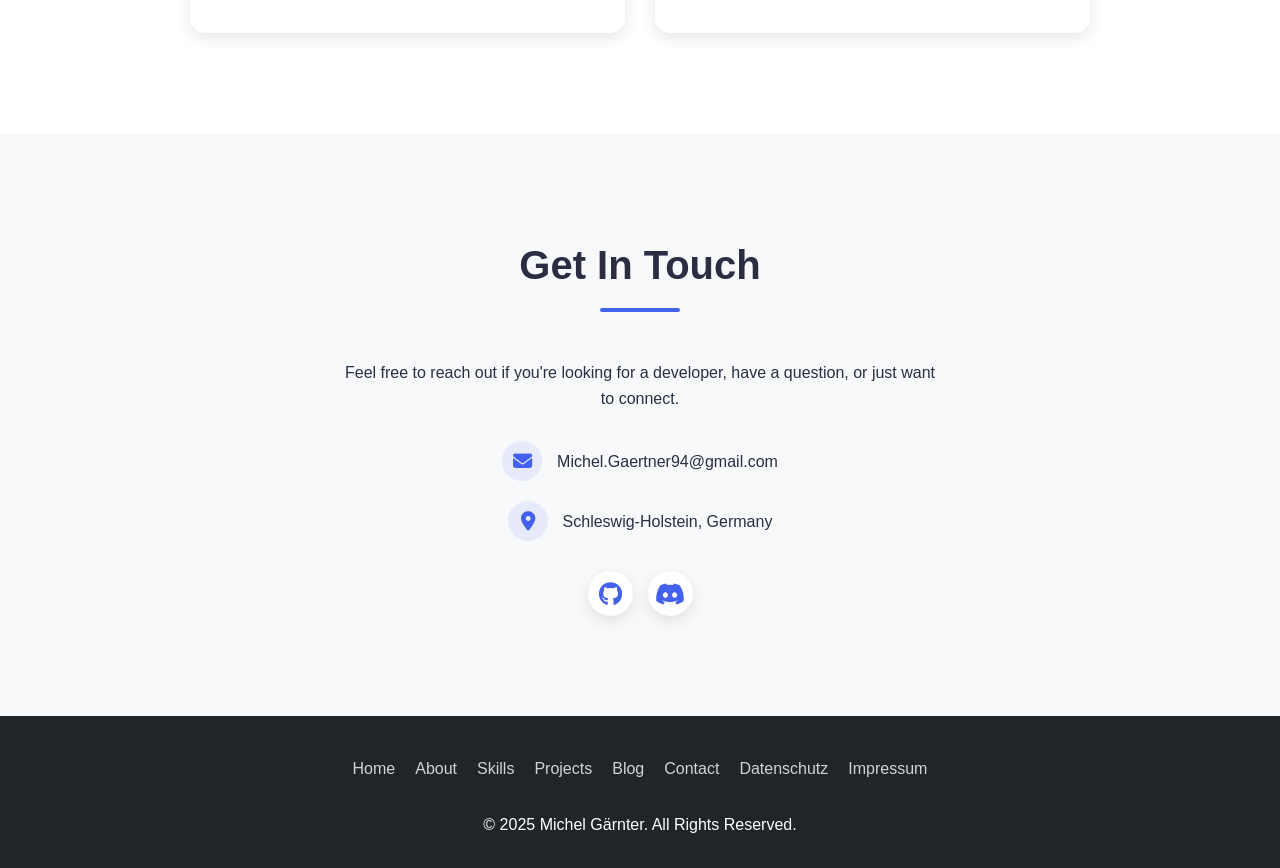
==== commit 8b7cc4c1: "Refine job title in index.html for clarity and conciseness" ====
--- a/index.html
+++ b/index.html
@@ -57,7 +57,7 @@
                         </div>
                         <div class="detail">
                             <i class="fas fa-graduation-cap"></i>
-                            <span>Fachinformatiker Anwendungsentwicklung (Computer Science Expert (Application development)</span>
+                            <span>Computer Science Expert (Application Development)</span>
                         </div>
                         <div class="detail">
                             <i class="fas fa-map-marker-alt"></i>
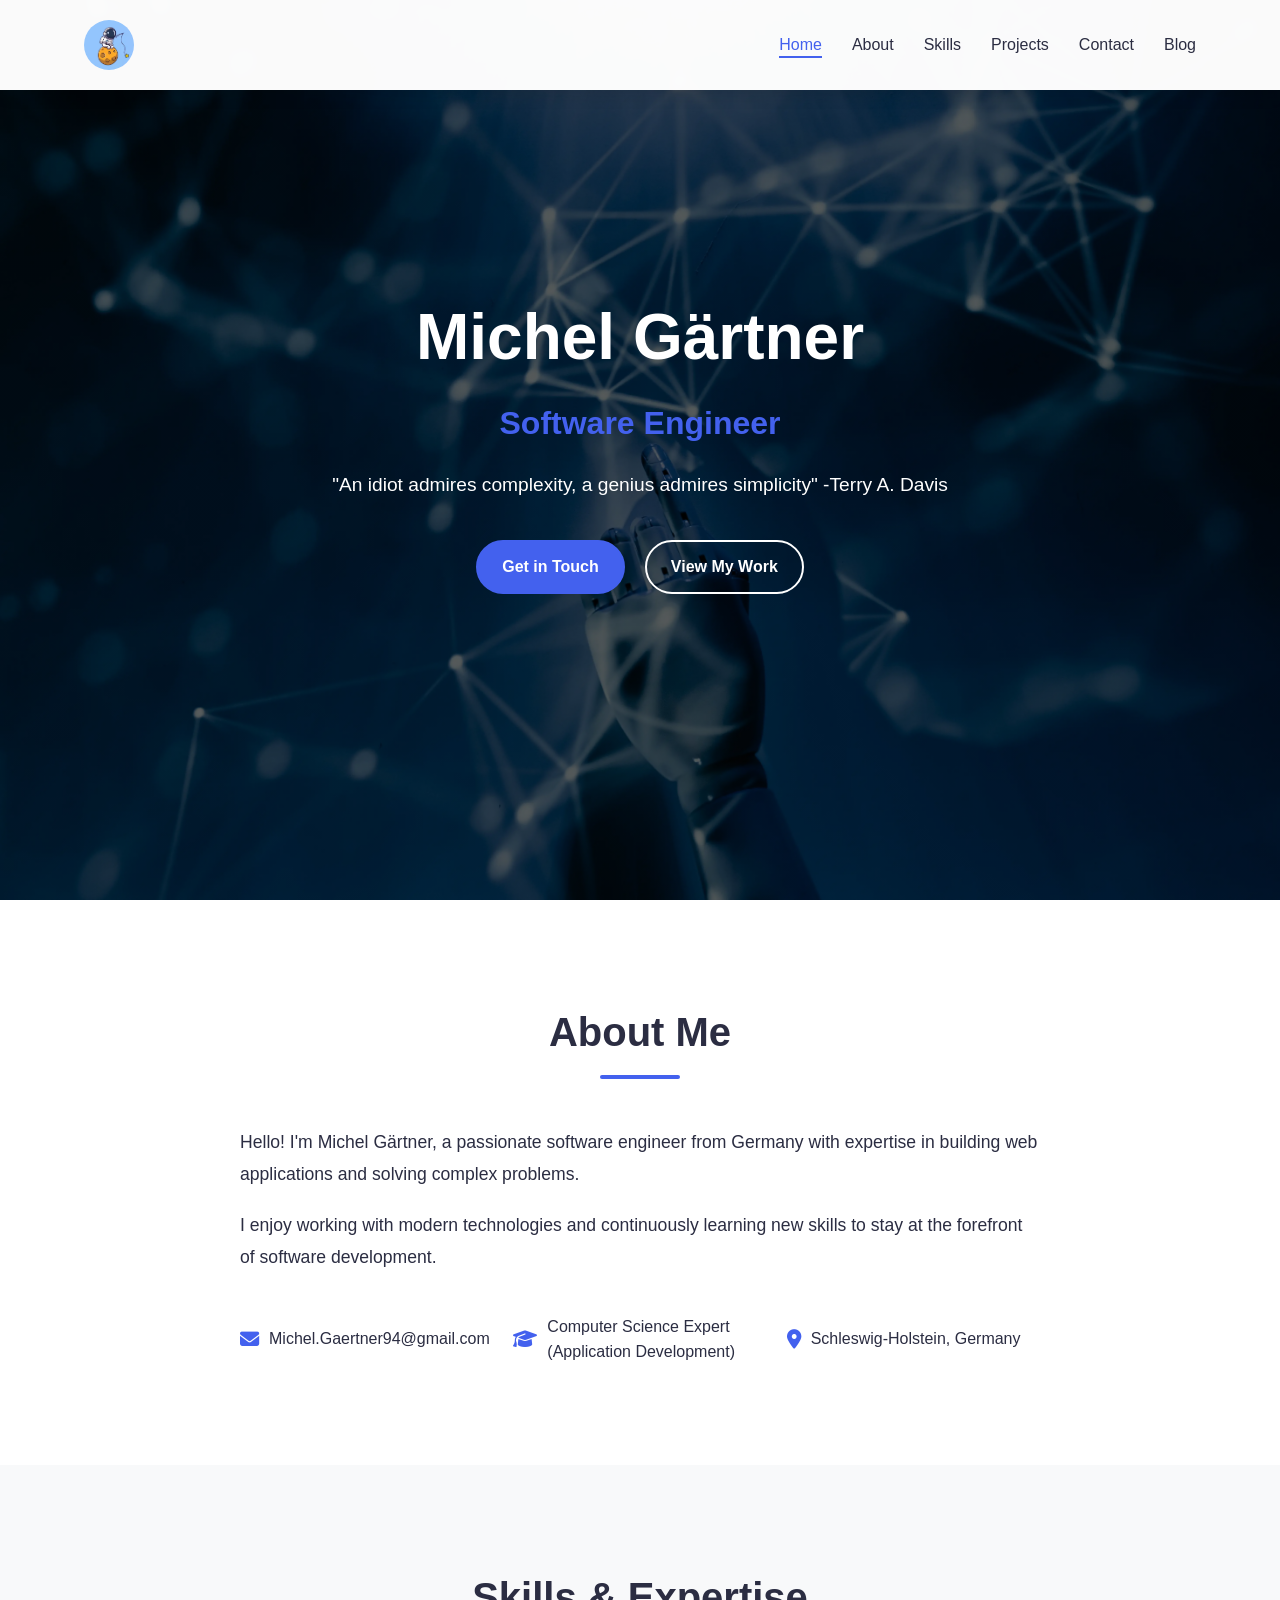
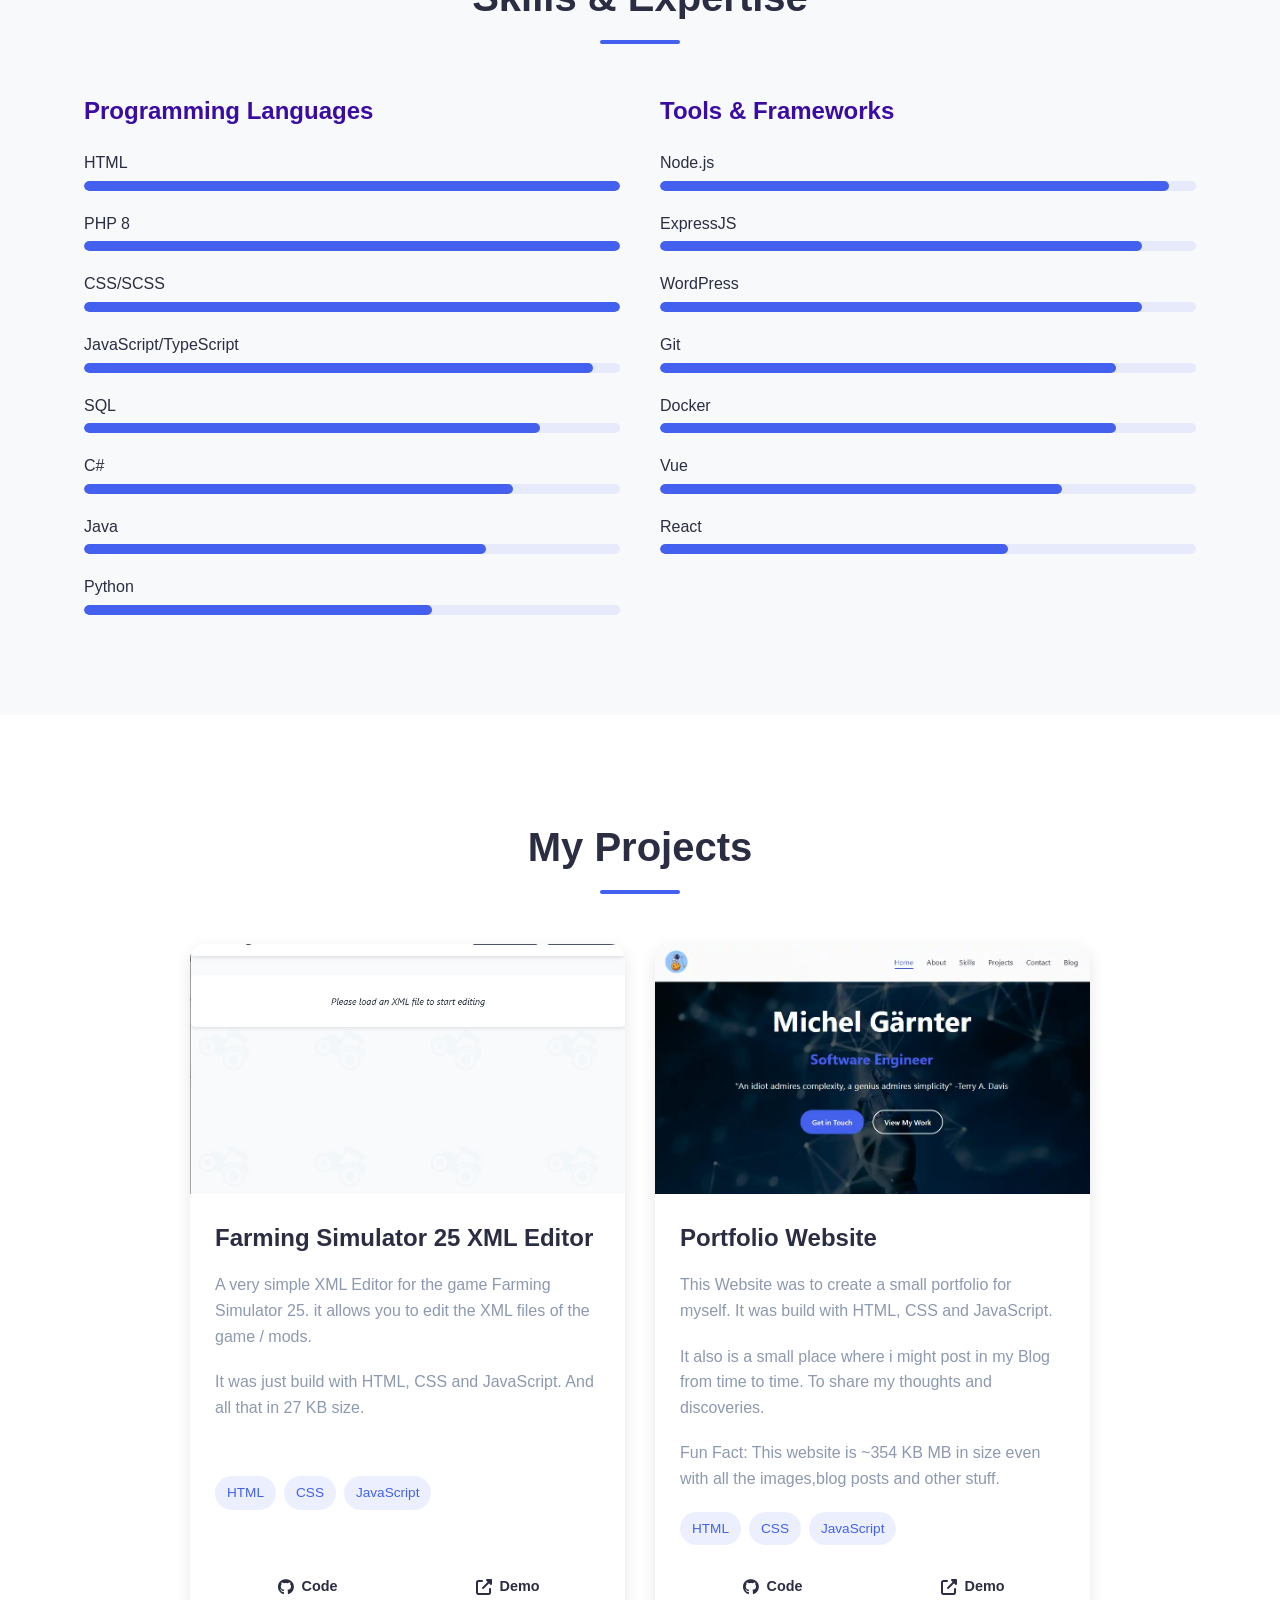
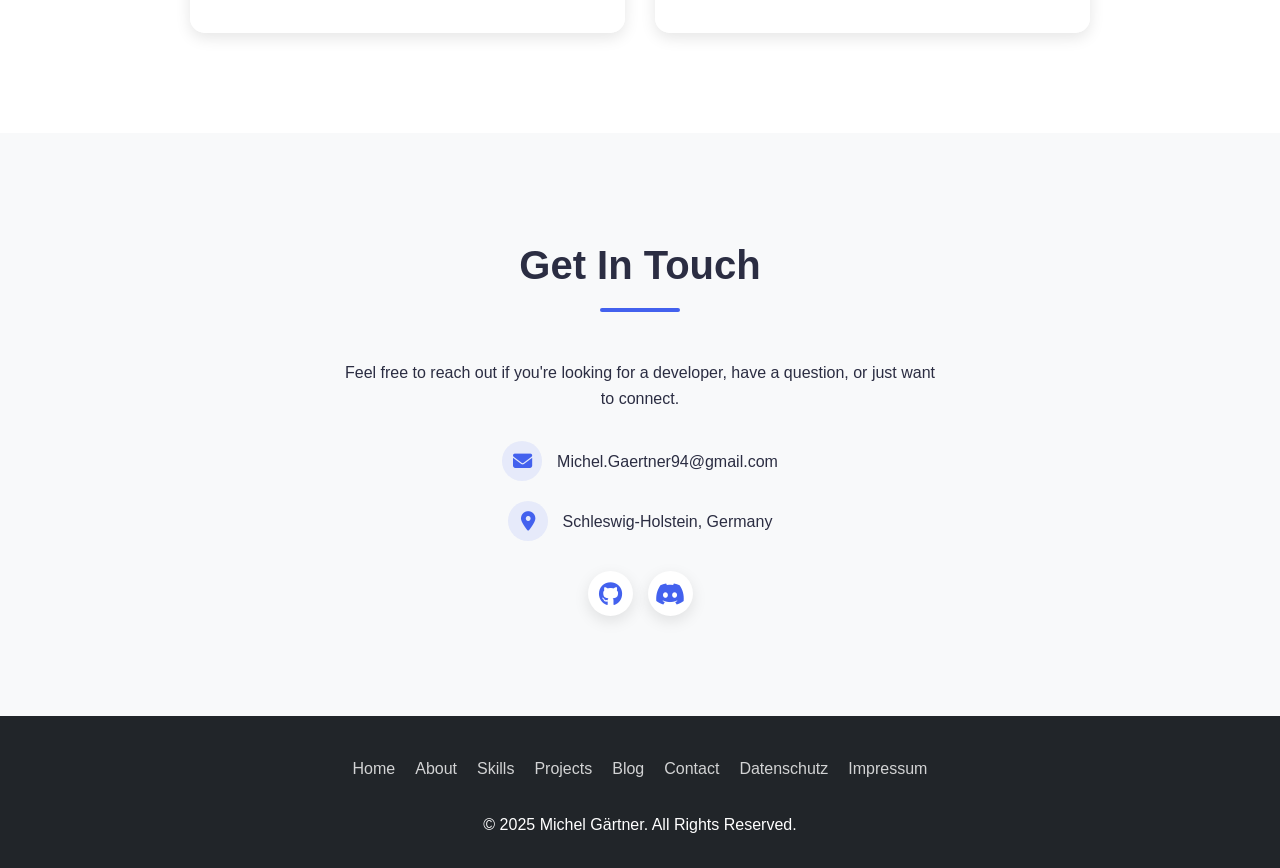
==== commit c3c643b5: "Refactor HTML structure and improve formatting across multiple pages for consistency and readability" ====
--- a/index.html
+++ b/index.html
@@ -1,279 +1,332 @@
 <!DOCTYPE html>
 <html lang="en">
-<head>
-    <meta charset="UTF-8">
-    <meta name="viewport" content="width=device-width, initial-scale=1.0">
-    <title>Michel Gärnter | Software Engineer</title>
-    <link rel="stylesheet" href="css/styles.css">
-    <link rel="stylesheet" href="https://cdnjs.cloudflare.com/ajax/libs/font-awesome/6.4.2/css/all.min.css">
-</head>
-<body>
+  <head>
+    <meta charset="UTF-8" />
+    <meta name="viewport" content="width=device-width, initial-scale=1.0" />
+    <title>Michel Gärtner | Software Engineer</title>
+    <link rel="stylesheet" href="css/styles.css" />
+    <link
+      rel="stylesheet"
+      href="https://cdnjs.cloudflare.com/ajax/libs/font-awesome/6.4.2/css/all.min.css"
+    />
+  </head>
+  <body>
     <header>
-        <div class="container">
-            <nav>
-                <div class="logo"></div>
-                <ul class="nav-links">
-                    <li><a href="#home">Home</a></li>
-                    <li><a href="#about">About</a></li>
-                    <li><a href="#skills">Skills</a></li>
-                    <li><a href="#projects">Projects</a></li>
-                    <li><a href="#contact">Contact</a></li>
-                    <li><a href="./pages/blog.html">Blog</a></li>
-                </ul>
-                <div class="hamburger">
-                    <span></span>
-                    <span></span>
-                    <span></span>
-                </div>
-            </nav>
-        </div>
+      <div class="container">
+        <nav>
+          <div class="logo"></div>
+          <ul class="nav-links">
+            <li><a href="#home">Home</a></li>
+            <li><a href="#about">About</a></li>
+            <li><a href="#skills">Skills</a></li>
+            <li><a href="#projects">Projects</a></li>
+            <li><a href="#contact">Contact</a></li>
+            <li><a href="./pages/blog.html">Blog</a></li>
+          </ul>
+          <div class="hamburger">
+            <span></span>
+            <span></span>
+            <span></span>
+          </div>
+        </nav>
+      </div>
     </header>
 
     <section id="home" class="hero">
-        <div class="container">
-            <div class="hero-content">
-                <h1>Michel Gärnter</h1>
-                <h2>Software Engineer</h2>
-                <p>"An idiot admires complexity, a genius admires simplicity" -Terry A. Davis </p>
-                <div class="cta-buttons">
-                    <a href="#contact" class="btn primary-btn">Get in Touch</a>
-                    <a href="#projects" class="btn secondary-btn">View My Work</a>
-                </div>
-            </div>
-        </div>
+      <div class="container">
+        <div class="hero-content">
+          <h1>Michel Gärtner</h1>
+          <h2>Software Engineer</h2>
+          <p>
+            "An idiot admires complexity, a genius admires simplicity" -Terry A.
+            Davis
+          </p>
+          <div class="cta-buttons">
+            <a href="#contact" class="btn primary-btn">Get in Touch</a>
+            <a href="#projects" class="btn secondary-btn">View My Work</a>
+          </div>
+        </div>
+      </div>
     </section>
 
     <section id="about" class="about">
-        <div class="container">
-            <h2 class="section-title">About Me</h2>
-            <div class="about-content">
-                <div class="about-text">
-                    <p>Hello! I'm Michel Gärnter, a passionate software engineer from Germany with expertise in building web applications and solving complex problems.</p>
-                    <p>I enjoy working with modern technologies and continuously learning new skills to stay at the forefront of software development.</p>
-                    <div class="about-details">
-                        <div class="detail">
-                            <i class="fas fa-envelope"></i>
-                            <span>Michel.Gaertner94@gmail.com</span>
-                        </div>
-                        <div class="detail">
-                            <i class="fas fa-graduation-cap"></i>
-                            <span>Computer Science Expert (Application Development)</span>
-                        </div>
-                        <div class="detail">
-                            <i class="fas fa-map-marker-alt"></i>
-                            <span>Schleswig-Holstein, Germany</span>
-                        </div>
-                    </div>
-                </div>
-            </div>
-        </div>
+      <div class="container">
+        <h2 class="section-title">About Me</h2>
+        <div class="about-content">
+          <div class="about-text">
+            <p>
+              Hello! I'm Michel Gärtner, a passionate software engineer from
+              Germany with expertise in building web applications and solving
+              complex problems.
+            </p>
+            <p>
+              I enjoy working with modern technologies and continuously learning
+              new skills to stay at the forefront of software development.
+            </p>
+            <div class="about-details">
+              <div class="detail">
+                <i class="fas fa-envelope"></i>
+                <span>Michel.Gaertner94@gmail.com</span>
+              </div>
+              <div class="detail">
+                <i class="fas fa-graduation-cap"></i>
+                <span>Computer Science Expert (Application Development)</span>
+              </div>
+              <div class="detail">
+                <i class="fas fa-map-marker-alt"></i>
+                <span>Schleswig-Holstein, Germany</span>
+              </div>
+            </div>
+          </div>
+        </div>
+      </div>
     </section>
 
     <section id="skills" class="skills">
-        <div class="container">
-            <h2 class="section-title">Skills & Expertise</h2>
-            <div class="skills-container">
-                <div class="skill-category">
-                    <h3>Programming Languages</h3>
-                    <div class="skill-items">
-                        <div class="skill-item">
-                            <span>HTML</span>
-                            <div class="progress-bar">
-                                <div class="progress" style="width: 100%"></div>
-                            </div>
-                        </div>
-                        <div class="skill-item">
-                            <span>PHP 8</span>
-                            <div class="progress-bar">
-                                <div class="progress" style="width: 100%"></div>
-                            </div>
-                        </div>
-                        <div class="skill-item">
-                            <span>CSS/SCSS</span>
-                            <div class="progress-bar">
-                                <div class="progress" style="width: 100%"></div>
-                            </div>
-                        </div>
-                        <div class="skill-item">
-                            <span>JavaScript/TypeScript</span>
-                            <div class="progress-bar">
-                                <div class="progress" style="width: 95%"></div>
-                            </div>
-                        </div>
-                        <div class="skill-item">
-                            <span>SQL</span>
-                            <div class="progress-bar">
-                                <div class="progress" style="width: 85%"></div>
-                            </div>
-                        </div>
-                        <div class="skill-item">
-                            <span>C#</span>
-                            <div class="progress-bar">
-                                <div class="progress" style="width: 80%"></div>
-                            </div>
-                        </div>
-                        <div class="skill-item">
-                            <span>Java</span>
-                            <div class="progress-bar">
-                                <div class="progress" style="width: 75%"></div>
-                            </div>
-                        </div>
-                        <div class="skill-item">
-                            <span>Python</span>
-                            <div class="progress-bar">
-                                <div class="progress" style="width: 65%"></div>
-                            </div>
-                        </div>
-
-                    </div>
-                </div>
-                <div class="skill-category">
-                    <h3>Tools & Frameworks</h3>
-                    <div class="skill-items">
-                        <div class="skill-item">
-                            <span>Node.js</span>
-                            <div class="progress-bar">
-                                <div class="progress" style="width: 95%"></div>
-                            </div>
-                        </div>
-                        <div class="skill-item">
-                            <span>ExpressJS</span>
-                            <div class="progress-bar">
-                                <div class="progress" style="width: 90%"></div>
-                            </div>
-                        </div>
-                        <div class="skill-item">
-                            <span>WordPress</span>
-                            <div class="progress-bar">
-                                <div class="progress" style="width: 90%"></div>
-                            </div>
-                        </div>
-                        <div class="skill-item">
-                            <span>Git</span>
-                            <div class="progress-bar">
-                                <div class="progress" style="width: 85%"></div>
-                            </div>
-                        </div>
-                        <div class="skill-item">
-                            <span>Docker</span>
-                            <div class="progress-bar">
-                                <div class="progress" style="width: 85%"></div>
-                            </div>
-                        </div>
-                        <div class="skill-item">
-                            <span>Vue</span>
-                            <div class="progress-bar">
-                                <div class="progress" style="width: 75%"></div>
-                            </div>
-                        </div>
-                        <div class="skill-item">
-                            <span>React</span>
-                            <div class="progress-bar">
-                                <div class="progress" style="width: 65%"></div>
-                            </div>
-                        </div>
-
-                    </div>
-                </div>
-            </div>
-        </div>
+      <div class="container">
+        <h2 class="section-title">Skills & Expertise</h2>
+        <div class="skills-container">
+          <div class="skill-category">
+            <h3>Programming Languages</h3>
+            <div class="skill-items">
+              <div class="skill-item">
+                <span>HTML</span>
+                <div class="progress-bar">
+                  <div class="progress" style="width: 100%"></div>
+                </div>
+              </div>
+              <div class="skill-item">
+                <span>PHP 8</span>
+                <div class="progress-bar">
+                  <div class="progress" style="width: 100%"></div>
+                </div>
+              </div>
+              <div class="skill-item">
+                <span>CSS/SCSS</span>
+                <div class="progress-bar">
+                  <div class="progress" style="width: 100%"></div>
+                </div>
+              </div>
+              <div class="skill-item">
+                <span>JavaScript/TypeScript</span>
+                <div class="progress-bar">
+                  <div class="progress" style="width: 95%"></div>
+                </div>
+              </div>
+              <div class="skill-item">
+                <span>SQL</span>
+                <div class="progress-bar">
+                  <div class="progress" style="width: 85%"></div>
+                </div>
+              </div>
+              <div class="skill-item">
+                <span>C#</span>
+                <div class="progress-bar">
+                  <div class="progress" style="width: 80%"></div>
+                </div>
+              </div>
+              <div class="skill-item">
+                <span>Java</span>
+                <div class="progress-bar">
+                  <div class="progress" style="width: 75%"></div>
+                </div>
+              </div>
+              <div class="skill-item">
+                <span>Python</span>
+                <div class="progress-bar">
+                  <div class="progress" style="width: 65%"></div>
+                </div>
+              </div>
+            </div>
+          </div>
+          <div class="skill-category">
+            <h3>Tools & Frameworks</h3>
+            <div class="skill-items">
+              <div class="skill-item">
+                <span>Node.js</span>
+                <div class="progress-bar">
+                  <div class="progress" style="width: 95%"></div>
+                </div>
+              </div>
+              <div class="skill-item">
+                <span>ExpressJS</span>
+                <div class="progress-bar">
+                  <div class="progress" style="width: 90%"></div>
+                </div>
+              </div>
+              <div class="skill-item">
+                <span>WordPress</span>
+                <div class="progress-bar">
+                  <div class="progress" style="width: 90%"></div>
+                </div>
+              </div>
+              <div class="skill-item">
+                <span>Git</span>
+                <div class="progress-bar">
+                  <div class="progress" style="width: 85%"></div>
+                </div>
+              </div>
+              <div class="skill-item">
+                <span>Docker</span>
+                <div class="progress-bar">
+                  <div class="progress" style="width: 85%"></div>
+                </div>
+              </div>
+              <div class="skill-item">
+                <span>Vue</span>
+                <div class="progress-bar">
+                  <div class="progress" style="width: 75%"></div>
+                </div>
+              </div>
+              <div class="skill-item">
+                <span>React</span>
+                <div class="progress-bar">
+                  <div class="progress" style="width: 65%"></div>
+                </div>
+              </div>
+            </div>
+          </div>
+        </div>
+      </div>
     </section>
 
     <section id="projects" class="projects">
-        <div class="container">
-            <h2 class="section-title">My Projects</h2>
-            <div class="projects-grid">
-                <div class="project-card">
-                    <div class="project-image">
-                        <img src="img/FS25Project.webp" alt="Farming Simulator 25 XML Editor">
-                    </div>
-                    <div class="project-info">
-                        <h3>Farming Simulator 25 XML Editor</h3>
-                        <p>A very simple XML Editor for the game Farming Simulator 25. it allows you to edit the XML files of the game / mods.</p>
-                        <p>It was just build with HTML, CSS and JavaScript. And all that in 27 KB size.</p>
-                        <div class="project-tags">
-                            <span>HTML</span>
-                            <span>CSS</span>
-                            <span>JavaScript</span>
-                        </div>
-                        <div class="project-links">
-                            <a href="https://github.com/TheNemata/LS25-XML-Editor" class="btn small-btn"><i class="fab fa-github"></i> Code</a>
-                            <a href="https://thenemata.github.io/LS25-XML-Editor/" class="btn small-btn"><i class="fas fa-external-link-alt"></i> Demo</a>
-                        </div>
-                    </div>
-                </div>
-                <div class="project-card">
-                    <div class="project-image">
-                        <img src="img/homepage.webp" alt="Homepage">
-                    </div>
-                    <div class="project-info">
-                        <h3>Portfolio Website</h3>
-                        <p>This Website was to create a small portfolio for myself. It was build with HTML, CSS and JavaScript. </p>
-                        <p>It also is a small place where i might post in my Blog from time to time. To share my thoughts and discoveries.</p>
-                        <p>Fun Fact: This website is ~354 KB MB in size even with all the images,blog posts and other stuff.</p>
-                        <div class="project-tags">
-                            <span>HTML</span>
-                            <span>CSS</span>
-                            <span>JavaScript</span>
-                        </div>
-                        <div class="project-links">
-                            <a href="https://github.com/TheNemata/homepage" class="btn small-btn"><i class="fab fa-github"></i> Code</a>
-                            <a href="" class="btn small-btn"><i class="fas fa-external-link-alt"></i> Demo</a>
-                        </div>
-                    </div>
-                </div>
-            
-            </div>
-        </div>
+      <div class="container">
+        <h2 class="section-title">My Projects</h2>
+        <div class="projects-grid">
+          <div class="project-card">
+            <div class="project-image">
+              <img
+                src="img/FS25Project.webp"
+                alt="Farming Simulator 25 XML Editor"
+              />
+            </div>
+            <div class="project-info">
+              <h3>Farming Simulator 25 XML Editor</h3>
+              <p>
+                A very simple XML Editor for the game Farming Simulator 25. it
+                allows you to edit the XML files of the game / mods.
+              </p>
+              <p>
+                It was just build with HTML, CSS and JavaScript. And all that in
+                27 KB size.
+              </p>
+              <div class="project-tags">
+                <span>HTML</span>
+                <span>CSS</span>
+                <span>JavaScript</span>
+              </div>
+              <div class="project-links">
+                <a
+                  href="https://github.com/TheNemata/LS25-XML-Editor"
+                  class="btn small-btn"
+                  ><i class="fab fa-github"></i> Code</a
+                >
+                <a
+                  href="https://thenemata.github.io/LS25-XML-Editor/"
+                  class="btn small-btn"
+                  ><i class="fas fa-external-link-alt"></i> Demo</a
+                >
+              </div>
+            </div>
+          </div>
+          <div class="project-card">
+            <div class="project-image">
+              <img src="img/homepage.webp" alt="Homepage" />
+            </div>
+            <div class="project-info">
+              <h3>Portfolio Website</h3>
+              <p>
+                This Website was to create a small portfolio for myself. It was
+                build with HTML, CSS and JavaScript.
+              </p>
+              <p>
+                It also is a small place where i might post in my Blog from time
+                to time. To share my thoughts and discoveries.
+              </p>
+              <p>
+                Fun Fact: This website is ~354 KB MB in size even with all the
+                images,blog posts and other stuff.
+              </p>
+              <div class="project-tags">
+                <span>HTML</span>
+                <span>CSS</span>
+                <span>JavaScript</span>
+              </div>
+              <div class="project-links">
+                <a
+                  href="https://github.com/TheNemata/homepage"
+                  class="btn small-btn"
+                  ><i class="fab fa-github"></i> Code</a
+                >
+                <a href="" class="btn small-btn"
+                  ><i class="fas fa-external-link-alt"></i> Demo</a
+                >
+              </div>
+            </div>
+          </div>
+        </div>
+      </div>
     </section>
 
     <section id="contact" class="contact">
-        <div class="container">
-            <h2 class="section-title">Get In Touch</h2>
-            <div class="contact-container">
-                <div class="contact-info">
-                    <p>Feel free to reach out if you're looking for a developer, have a question, or just want to connect.</p>
-                    <div class="contact-methods">
-                        <div class="contact-method">
-                            <i class="fas fa-envelope"></i>
-                            <a href="mailto:Michel.Gaertner94@gmail.com" class="contact-link">Michel.Gaertner94@gmail.com</a>
-                        </div>
-                        <div class="contact-method">
-                            <i class="fas fa-map-marker-alt"></i>
-                            <span>Schleswig-Holstein, Germany</span>
-                        </div>
-                    </div>
-                    <div class="social-links">
-                        <a href="https://github.com/TheNemata" class="social-link"><i class="fab fa-github"></i></a>
-                        <a href="#" class="social-link" data-discord="thenemata"><i class="fab fa-discord"></i></a>
-                    </div>
-                </div>
-            </div>
-        </div>
+      <div class="container">
+        <h2 class="section-title">Get In Touch</h2>
+        <div class="contact-container">
+          <div class="contact-info">
+            <p>
+              Feel free to reach out if you're looking for a developer, have a
+              question, or just want to connect.
+            </p>
+            <div class="contact-methods">
+              <div class="contact-method">
+                <i class="fas fa-envelope"></i>
+                <a
+                  href="mailto:Michel.Gaertner94@gmail.com"
+                  class="contact-link"
+                  >Michel.Gaertner94@gmail.com</a
+                >
+              </div>
+              <div class="contact-method">
+                <i class="fas fa-map-marker-alt"></i>
+                <span>Schleswig-Holstein, Germany</span>
+              </div>
+            </div>
+            <div class="social-links">
+              <a href="https://github.com/TheNemata" class="social-link"
+                ><i class="fab fa-github"></i
+              ></a>
+              <a href="#" class="social-link" data-discord="thenemata"
+                ><i class="fab fa-discord"></i
+              ></a>
+            </div>
+          </div>
+        </div>
+      </div>
     </section>
 
     <div class="copy-notification" id="copyNotification">
-        Discord username copied to clipboard!
+      Discord username copied to clipboard!
     </div>
 
     <footer>
-        <div class="container">
-            <div class="footer-content">
-                <div class="footer-links">
-                    <a href="#home">Home</a>
-                    <a href="#about">About</a>
-                    <a href="#skills">Skills</a>
-                    <a href="#projects">Projects</a>
-                    <a href="./pages/blog.html">Blog</a>
-                    <a href="#contact">Contact</a>
-                    <a href="pages/datenschutz.html">Datenschutz</a>
-                    <a href="pages/impressum.html">Impressum</a>
-                </div>
-                <p>&copy; 2025 Michel Gärnter. All Rights Reserved.</p>
-            </div>
-        </div>
+      <div class="container">
+        <div class="footer-content">
+          <div class="footer-links">
+            <a href="#home">Home</a>
+            <a href="#about">About</a>
+            <a href="#skills">Skills</a>
+            <a href="#projects">Projects</a>
+            <a href="./pages/blog.html">Blog</a>
+            <a href="#contact">Contact</a>
+            <a href="pages/datenschutz.html">Datenschutz</a>
+            <a href="pages/impressum.html">Impressum</a>
+          </div>
+          <p>&copy; 2025 Michel Gärtner. All Rights Reserved.</p>
+        </div>
+      </div>
     </footer>
 
     <script src="./js/script.js"></script>
-</body>
+  </body>
 </html>
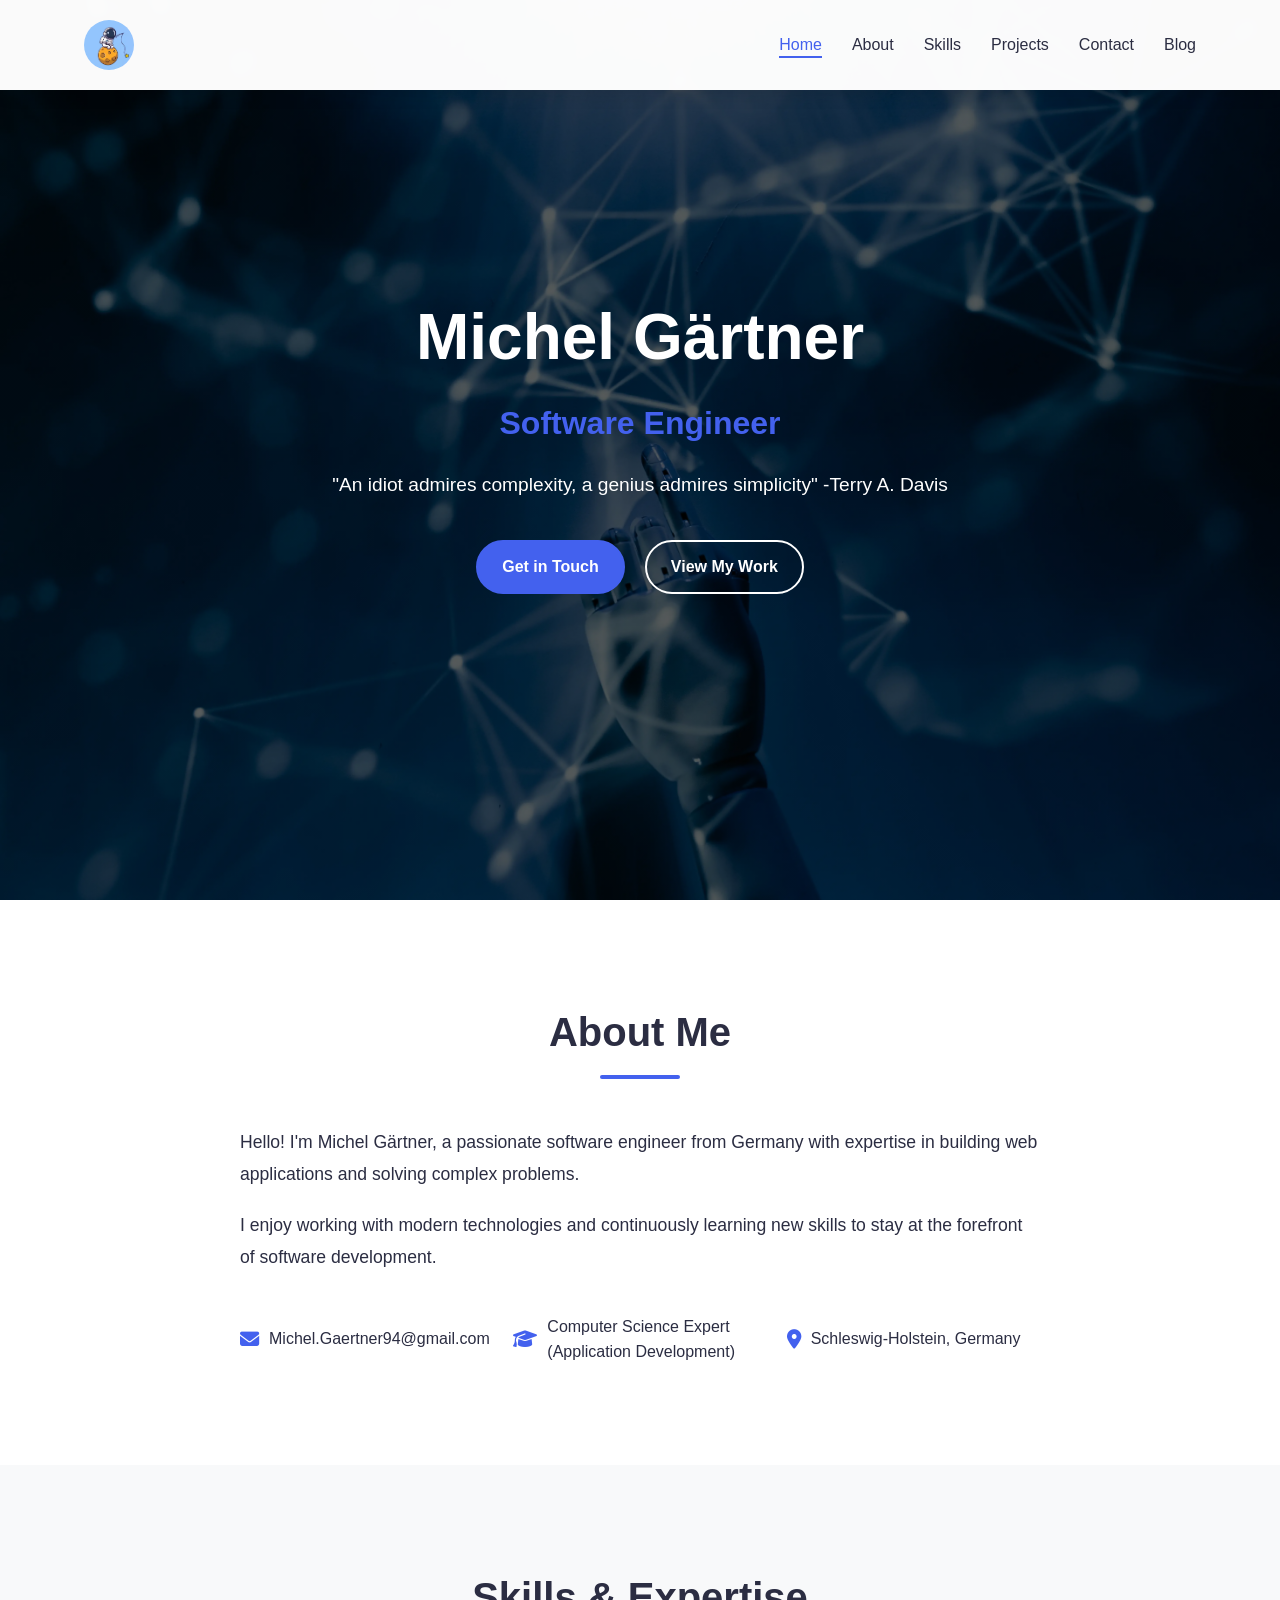
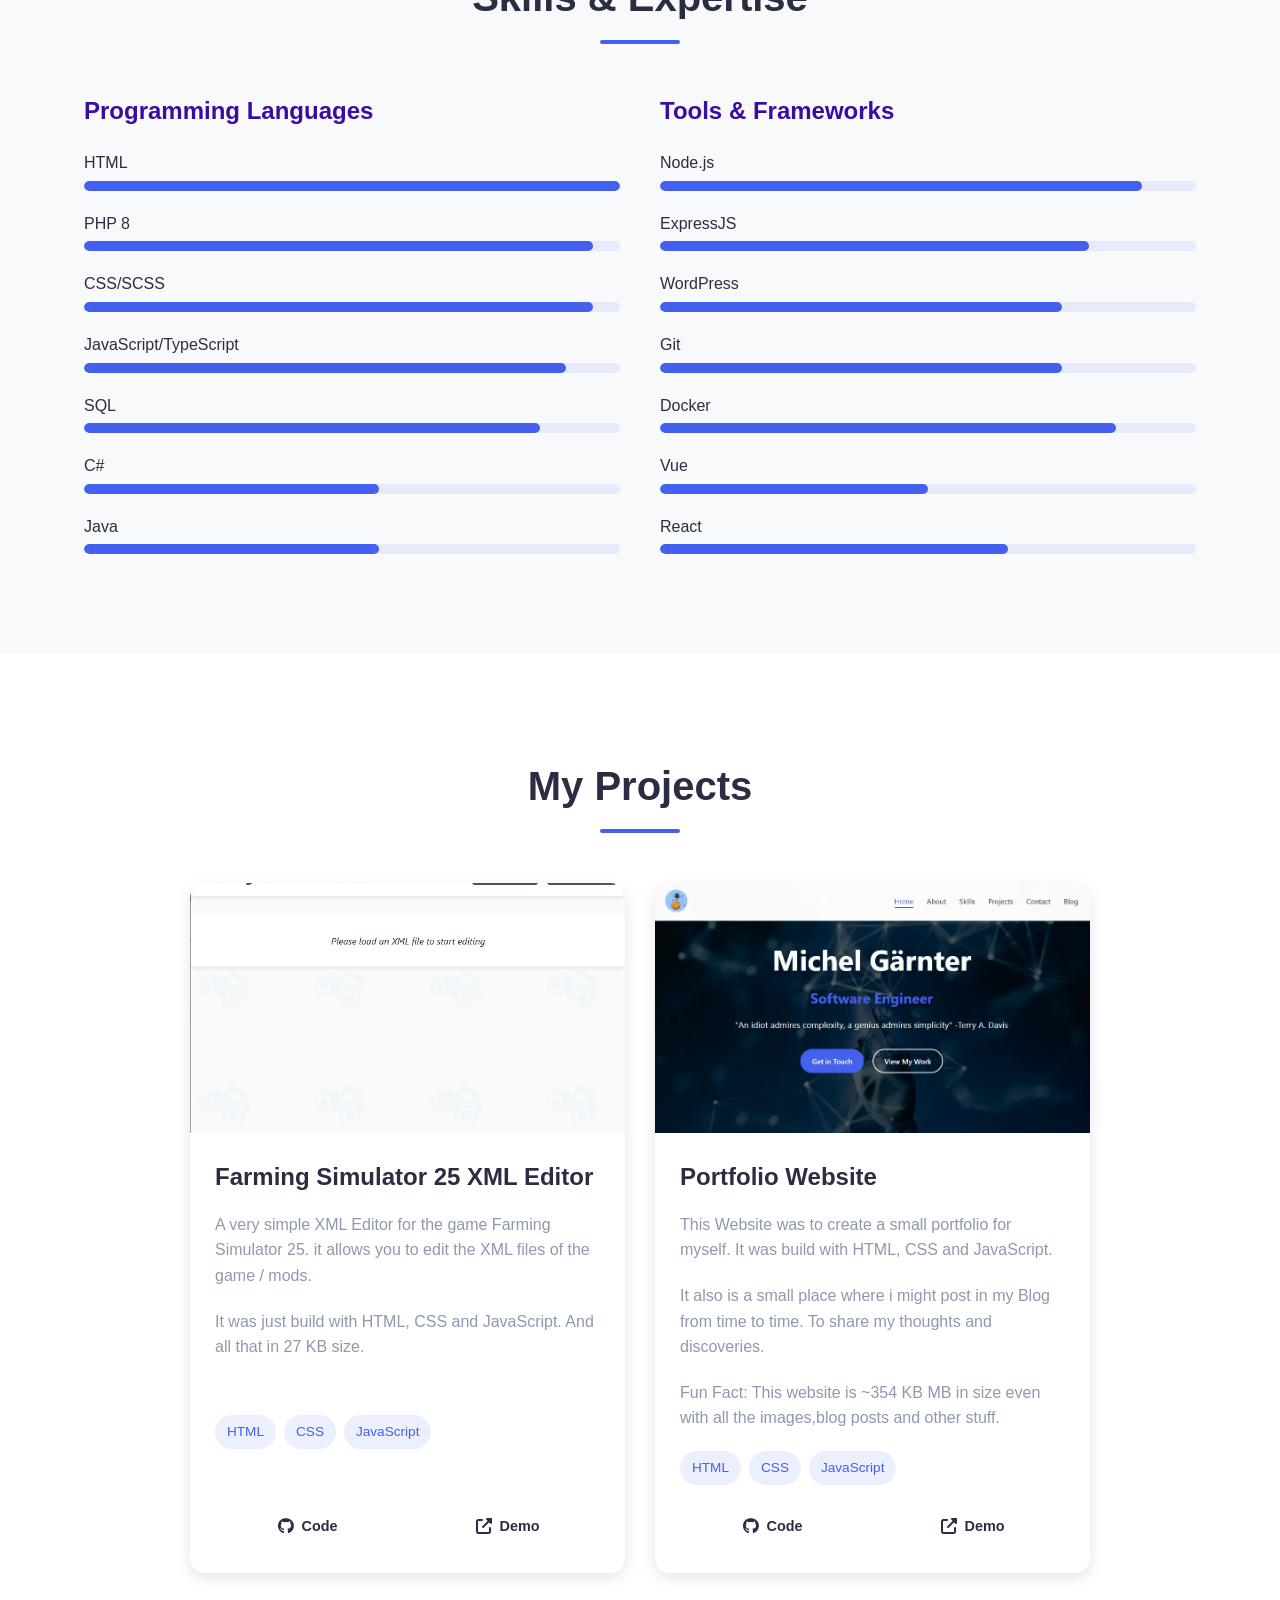
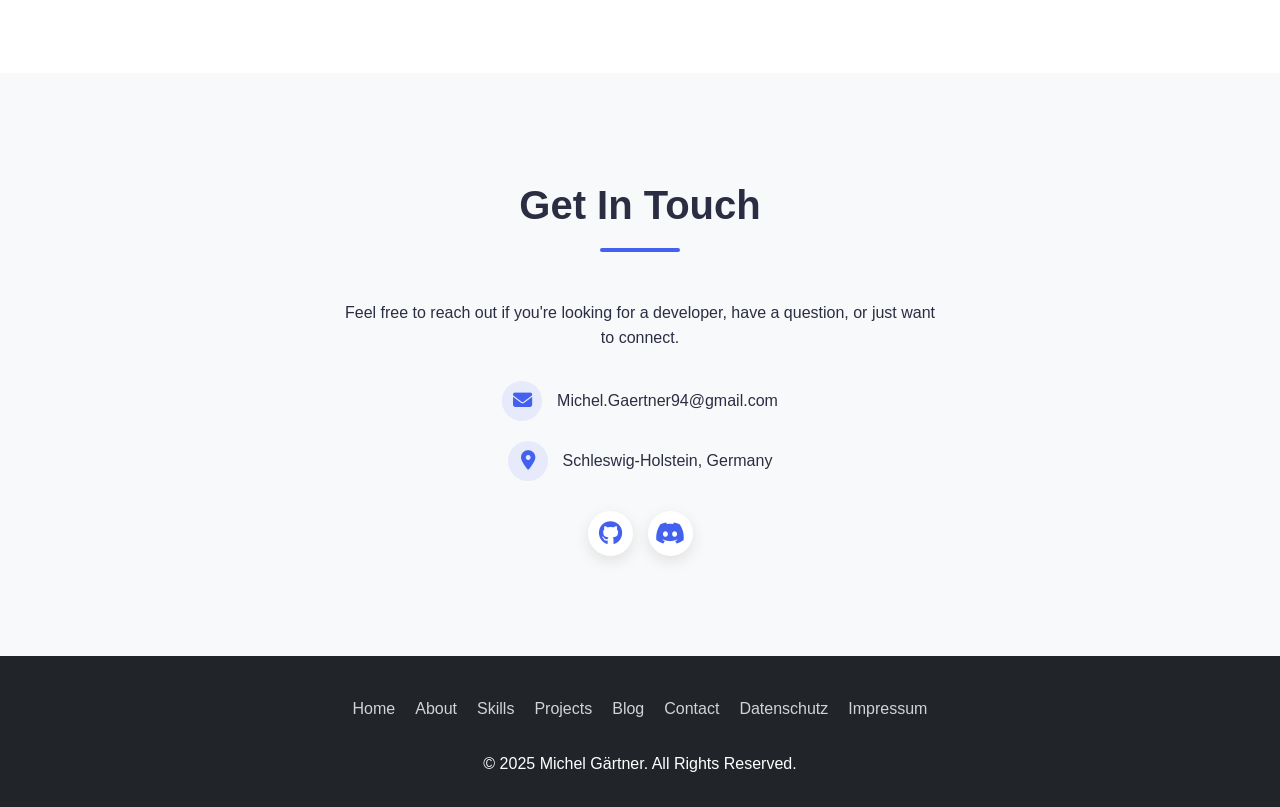
==== commit 4db417f7: "Adjust skill progress percentages in index.html for accuracy and consistency" ====
--- a/index.html
+++ b/index.html
@@ -98,19 +98,19 @@
               <div class="skill-item">
                 <span>PHP 8</span>
                 <div class="progress-bar">
-                  <div class="progress" style="width: 100%"></div>
+                  <div class="progress" style="width: 95%"></div>
                 </div>
               </div>
               <div class="skill-item">
                 <span>CSS/SCSS</span>
                 <div class="progress-bar">
-                  <div class="progress" style="width: 100%"></div>
+                  <div class="progress" style="width: 95%"></div>
                 </div>
               </div>
               <div class="skill-item">
                 <span>JavaScript/TypeScript</span>
                 <div class="progress-bar">
-                  <div class="progress" style="width: 95%"></div>
+                  <div class="progress" style="width: 90%"></div>
                 </div>
               </div>
               <div class="skill-item">
@@ -122,19 +122,13 @@
               <div class="skill-item">
                 <span>C#</span>
                 <div class="progress-bar">
-                  <div class="progress" style="width: 80%"></div>
+                  <div class="progress" style="width: 55%"></div>
                 </div>
               </div>
               <div class="skill-item">
                 <span>Java</span>
                 <div class="progress-bar">
-                  <div class="progress" style="width: 75%"></div>
-                </div>
-              </div>
-              <div class="skill-item">
-                <span>Python</span>
-                <div class="progress-bar">
-                  <div class="progress" style="width: 65%"></div>
+                  <div class="progress" style="width: 55%"></div>
                 </div>
               </div>
             </div>
@@ -145,37 +139,37 @@
               <div class="skill-item">
                 <span>Node.js</span>
                 <div class="progress-bar">
-                  <div class="progress" style="width: 95%"></div>
+                  <div class="progress" style="width: 90%"></div>
                 </div>
               </div>
               <div class="skill-item">
                 <span>ExpressJS</span>
                 <div class="progress-bar">
-                  <div class="progress" style="width: 90%"></div>
+                  <div class="progress" style="width: 80%"></div>
                 </div>
               </div>
               <div class="skill-item">
                 <span>WordPress</span>
                 <div class="progress-bar">
-                  <div class="progress" style="width: 90%"></div>
+                  <div class="progress" style="width: 75%"></div>
                 </div>
               </div>
               <div class="skill-item">
                 <span>Git</span>
                 <div class="progress-bar">
+                  <div class="progress" style="width: 75%"></div>
+                </div>
+              </div>
+              <div class="skill-item">
+                <span>Docker</span>
+                <div class="progress-bar">
                   <div class="progress" style="width: 85%"></div>
                 </div>
               </div>
               <div class="skill-item">
-                <span>Docker</span>
-                <div class="progress-bar">
-                  <div class="progress" style="width: 85%"></div>
-                </div>
-              </div>
-              <div class="skill-item">
                 <span>Vue</span>
                 <div class="progress-bar">
-                  <div class="progress" style="width: 75%"></div>
+                  <div class="progress" style="width: 50%"></div>
                 </div>
               </div>
               <div class="skill-item">
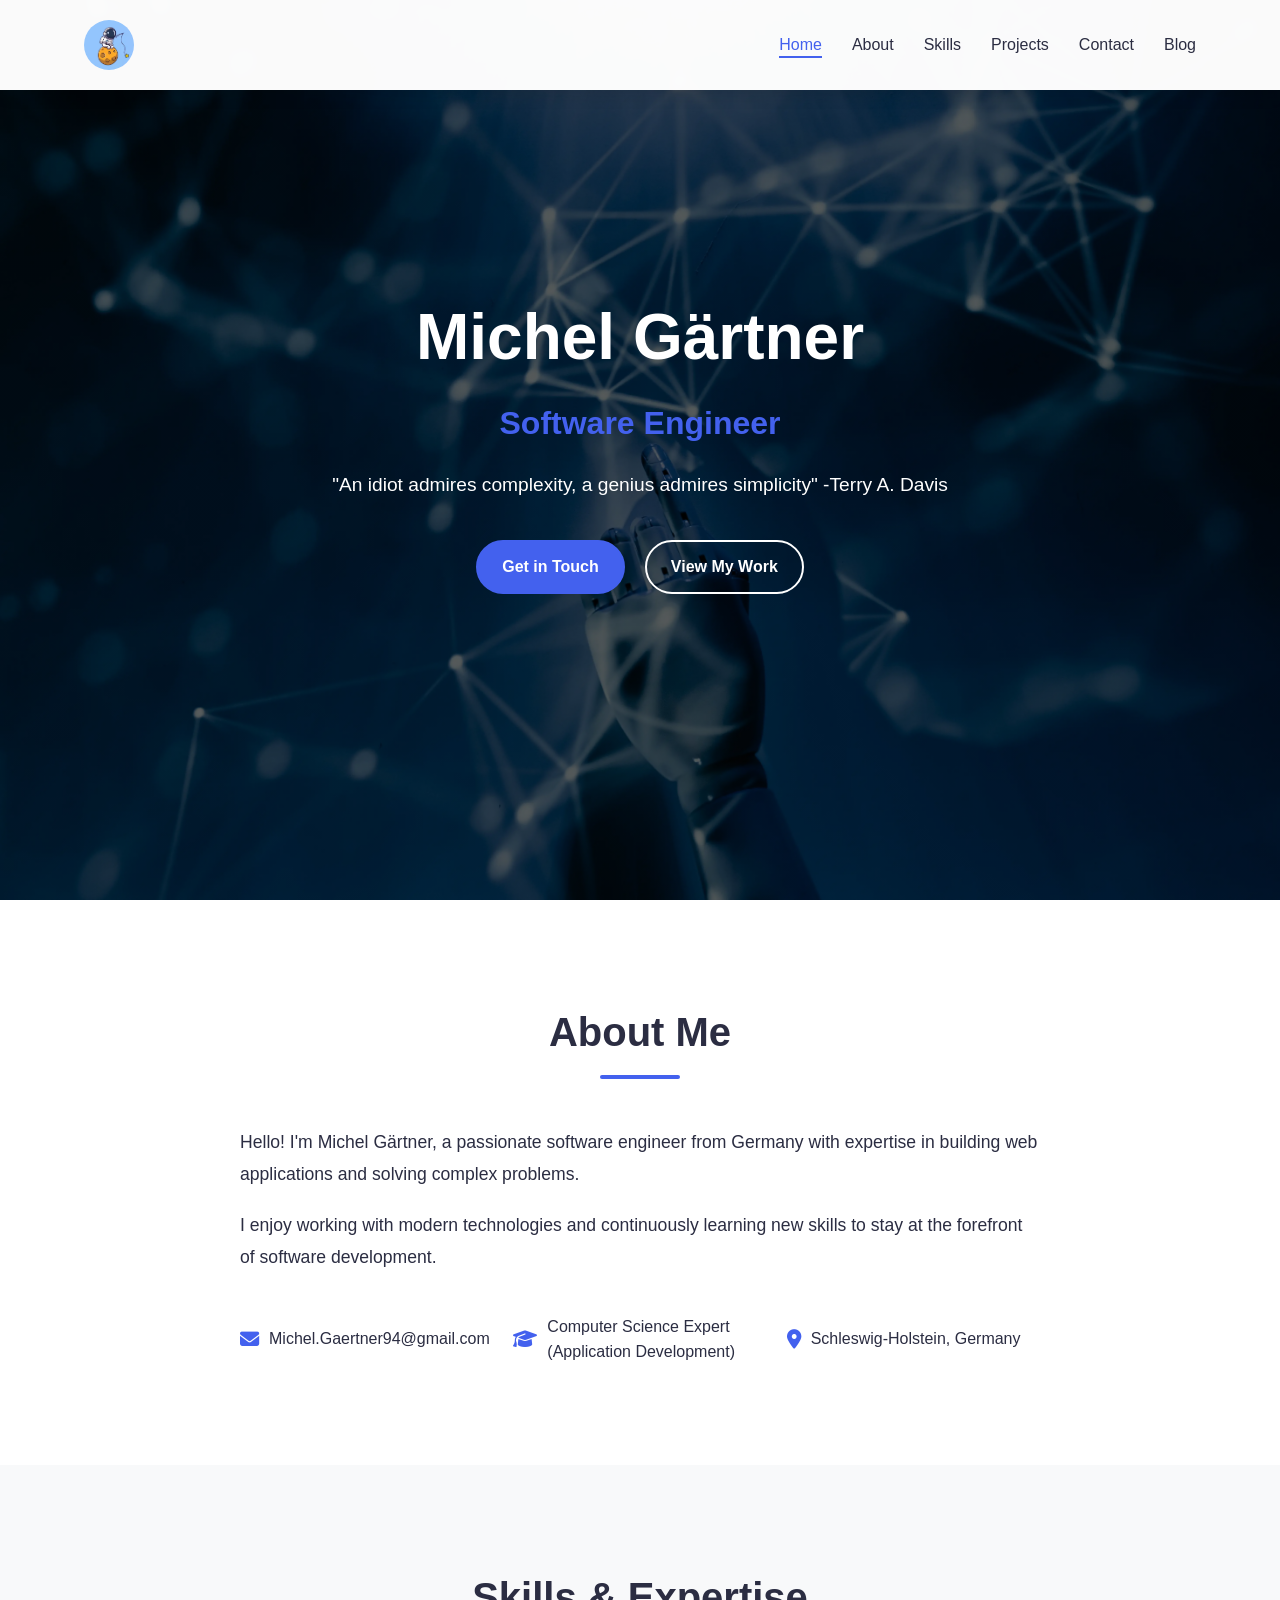
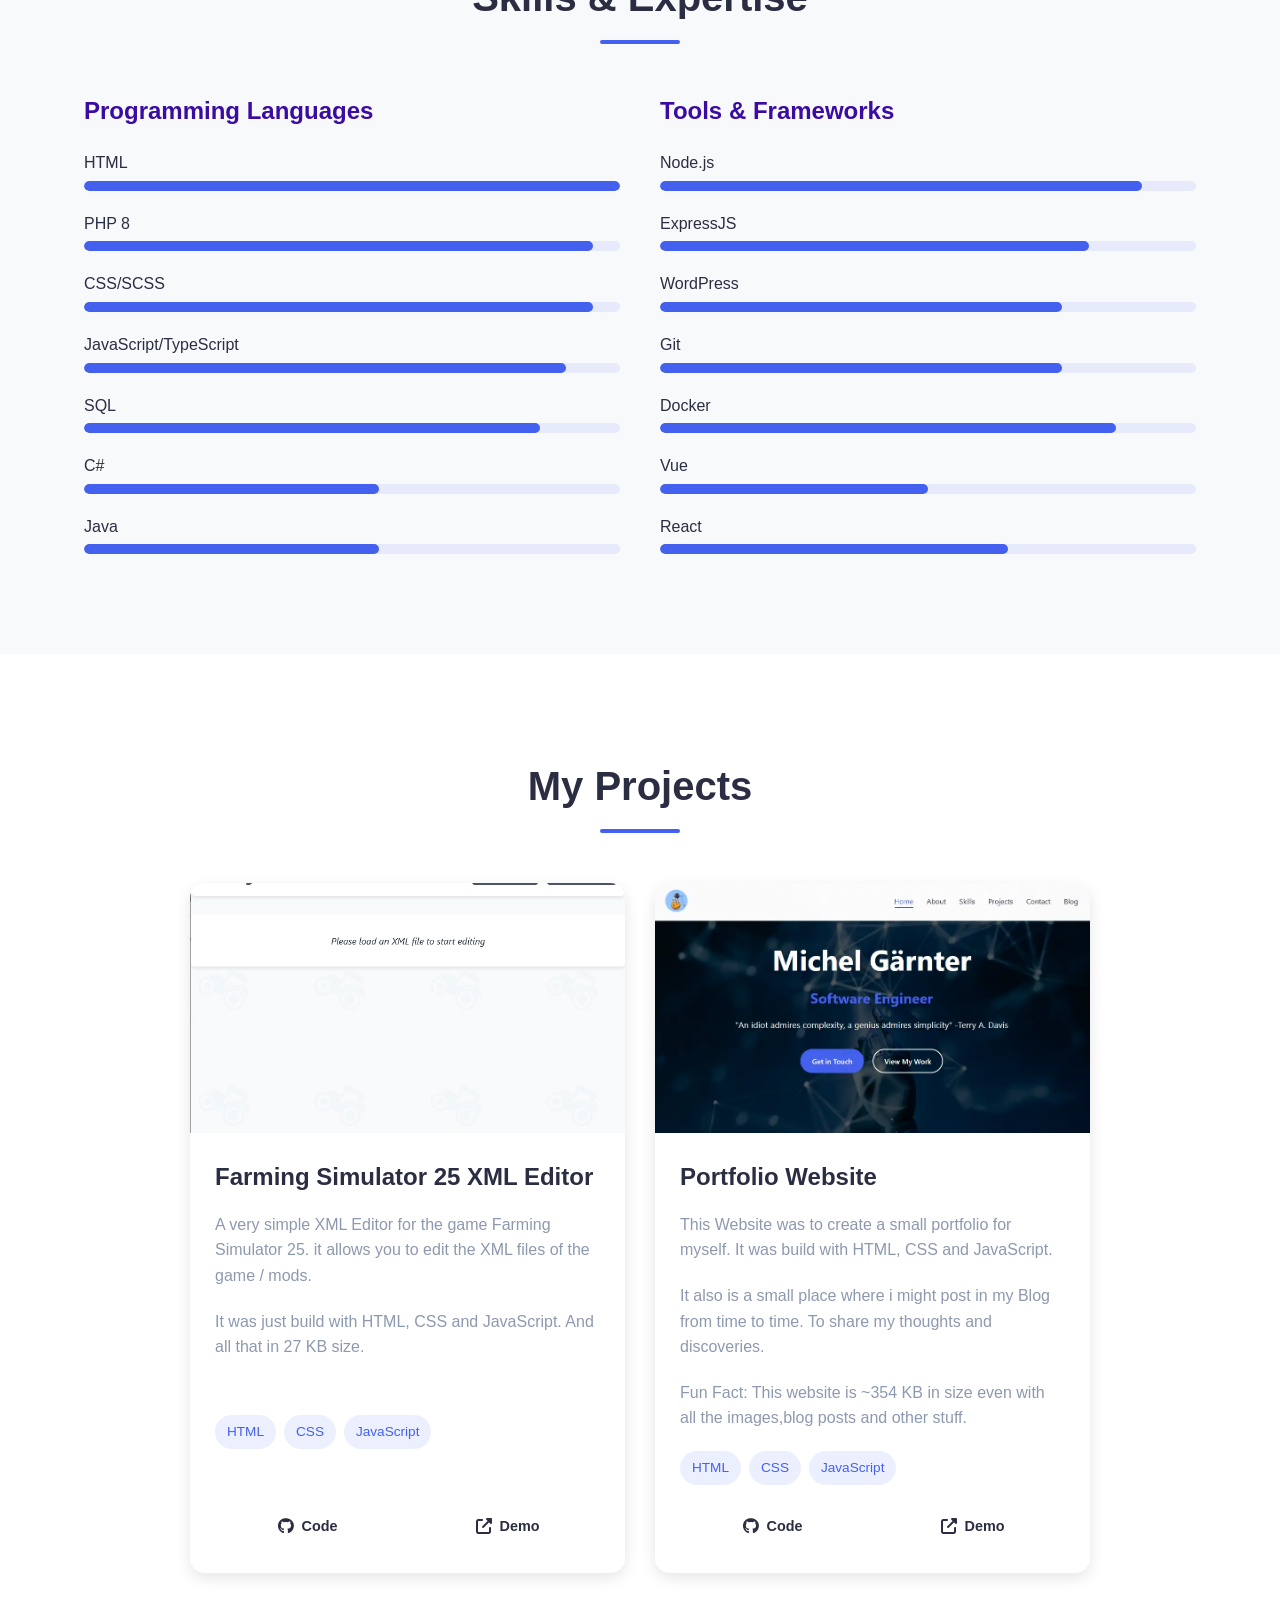
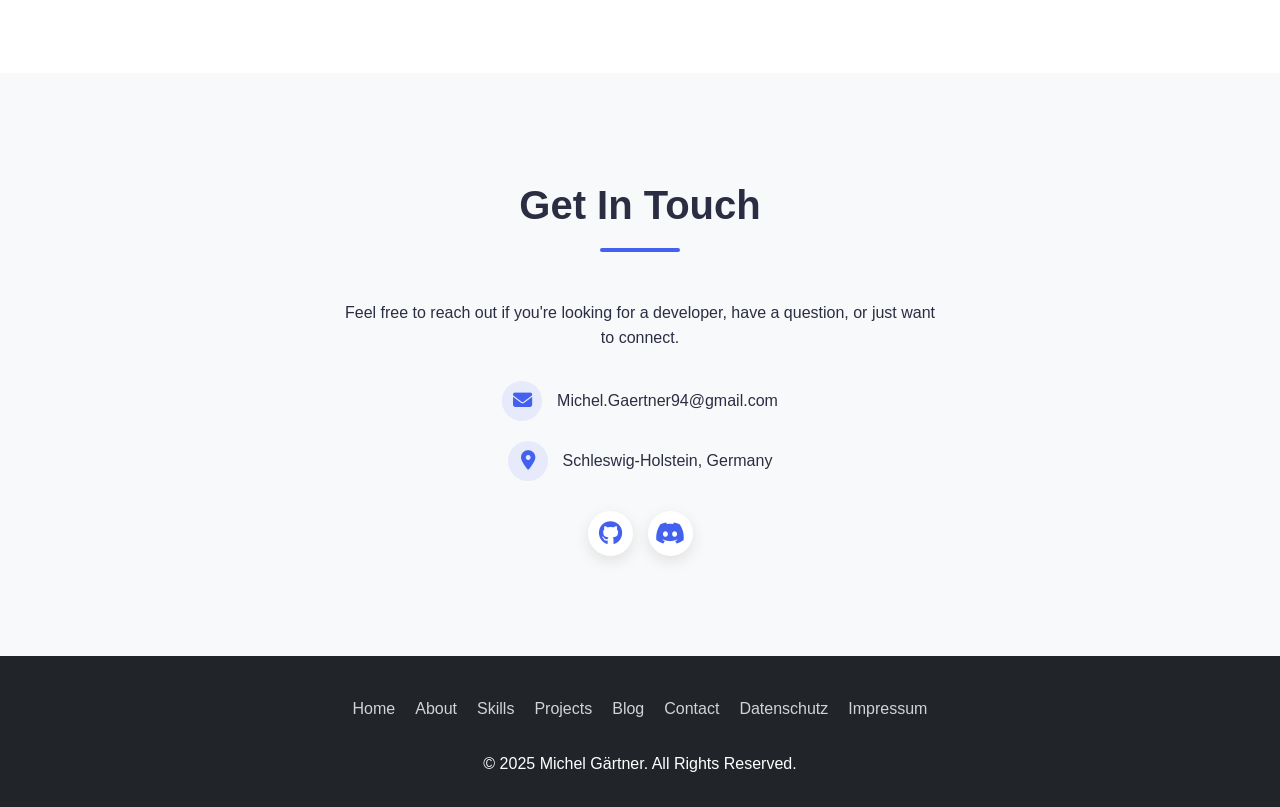
==== commit 3ebf69a0: "fixxed typo" ====
--- a/index.html
+++ b/index.html
@@ -239,7 +239,7 @@
                 to time. To share my thoughts and discoveries.
               </p>
               <p>
-                Fun Fact: This website is ~354 KB MB in size even with all the
+                Fun Fact: This website is ~354 KB in size even with all the
                 images,blog posts and other stuff.
               </p>
               <div class="project-tags">
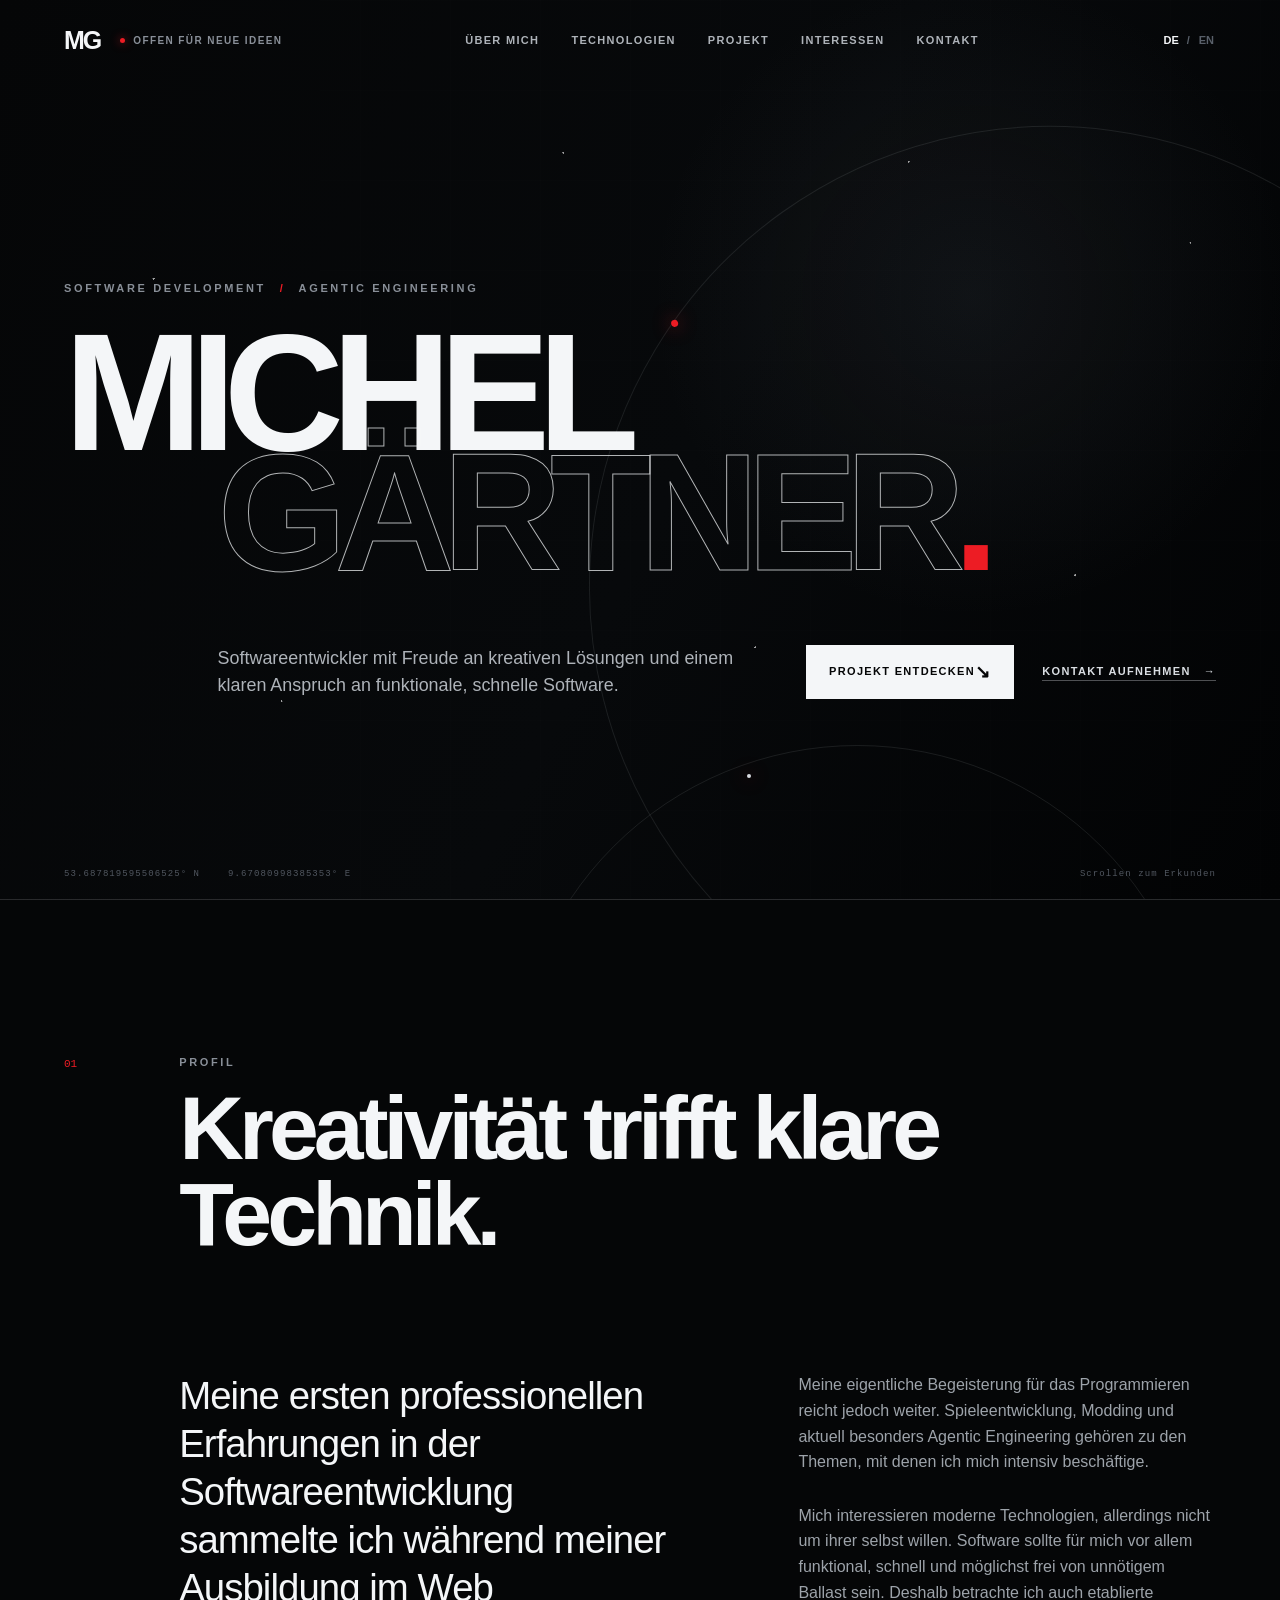
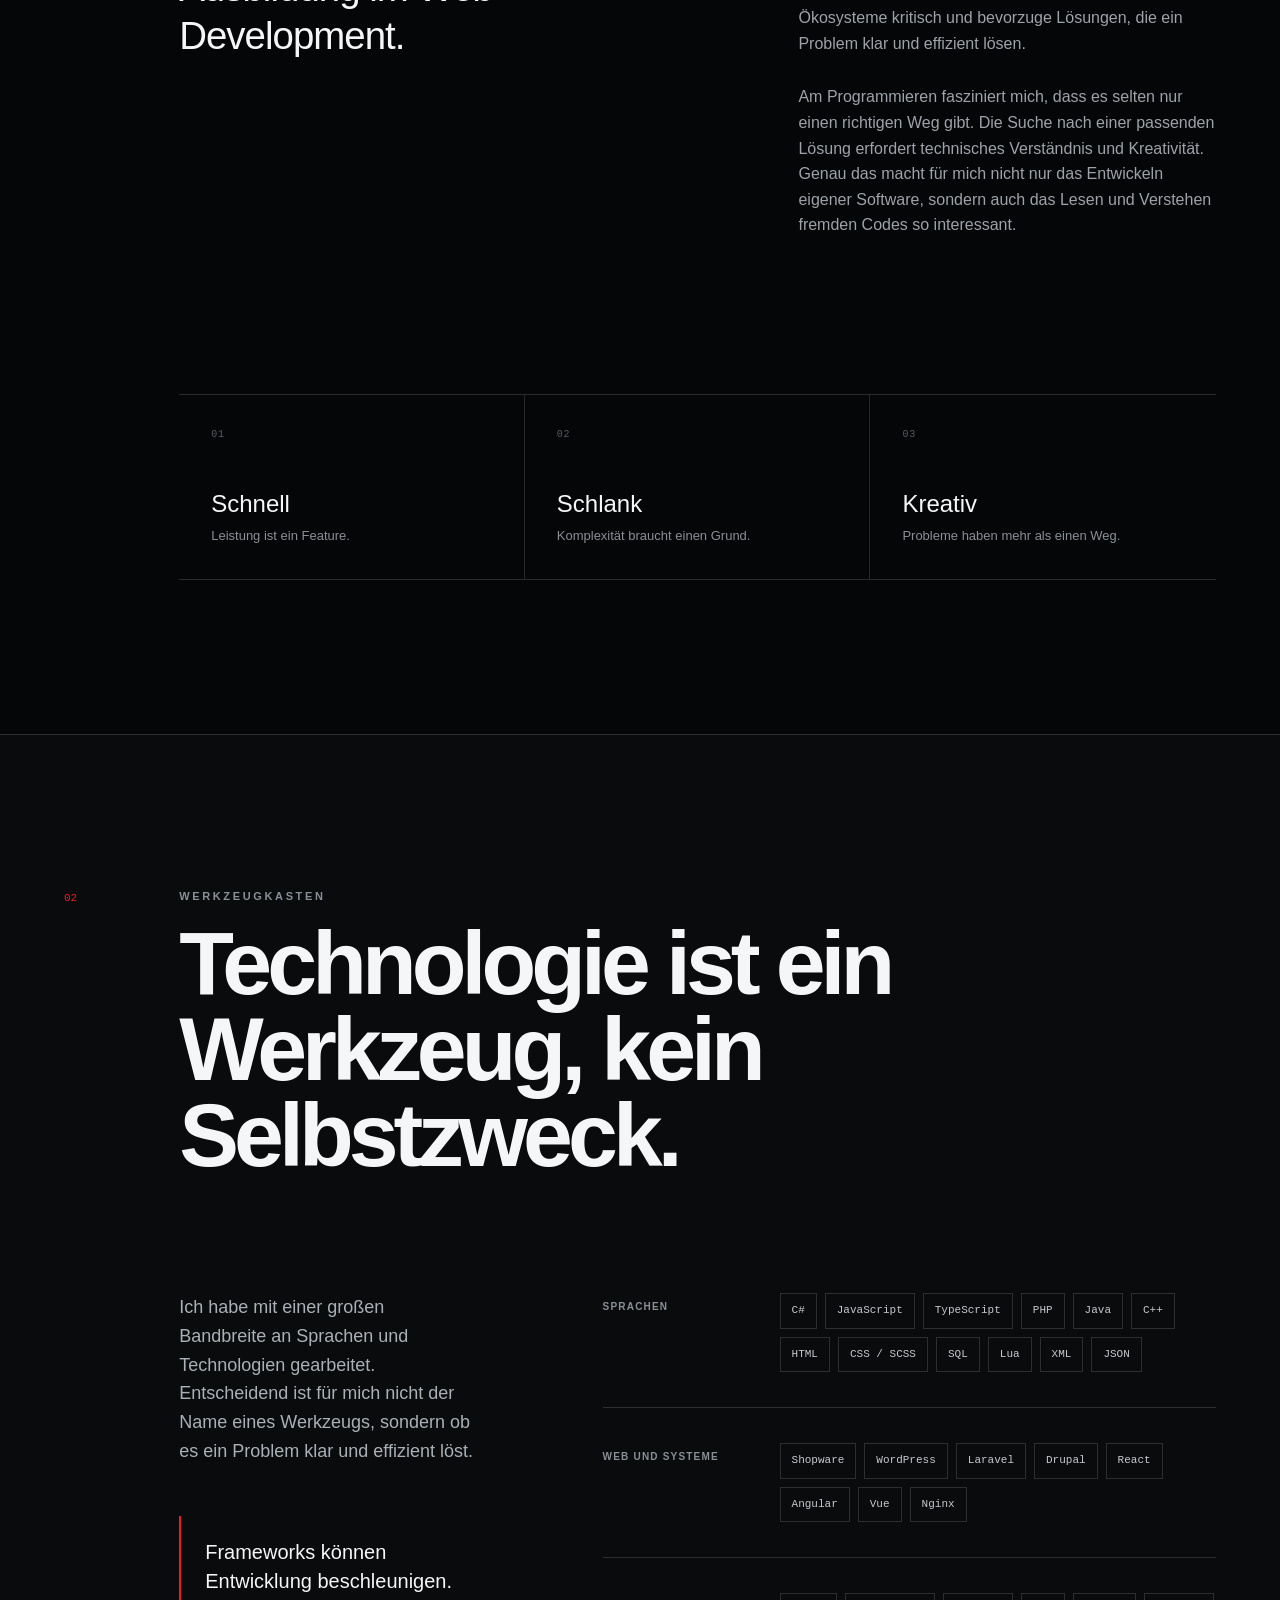
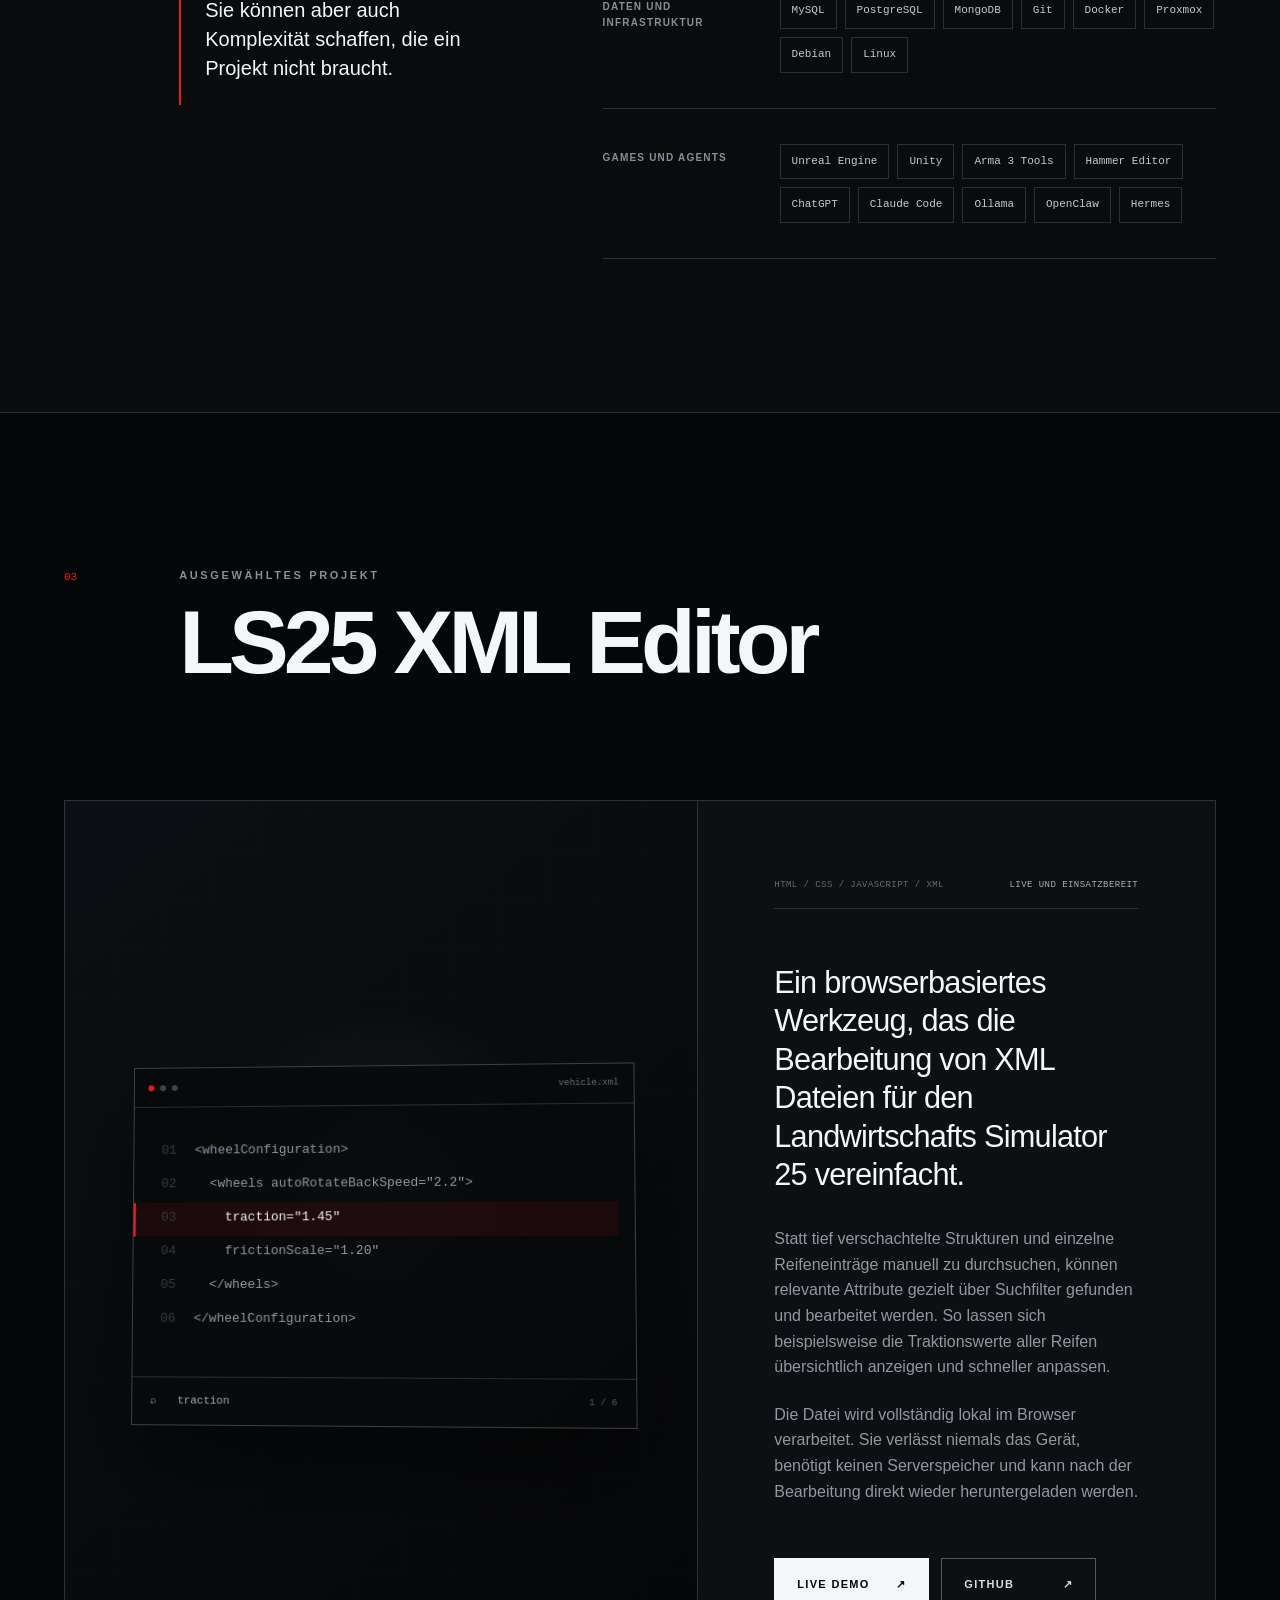
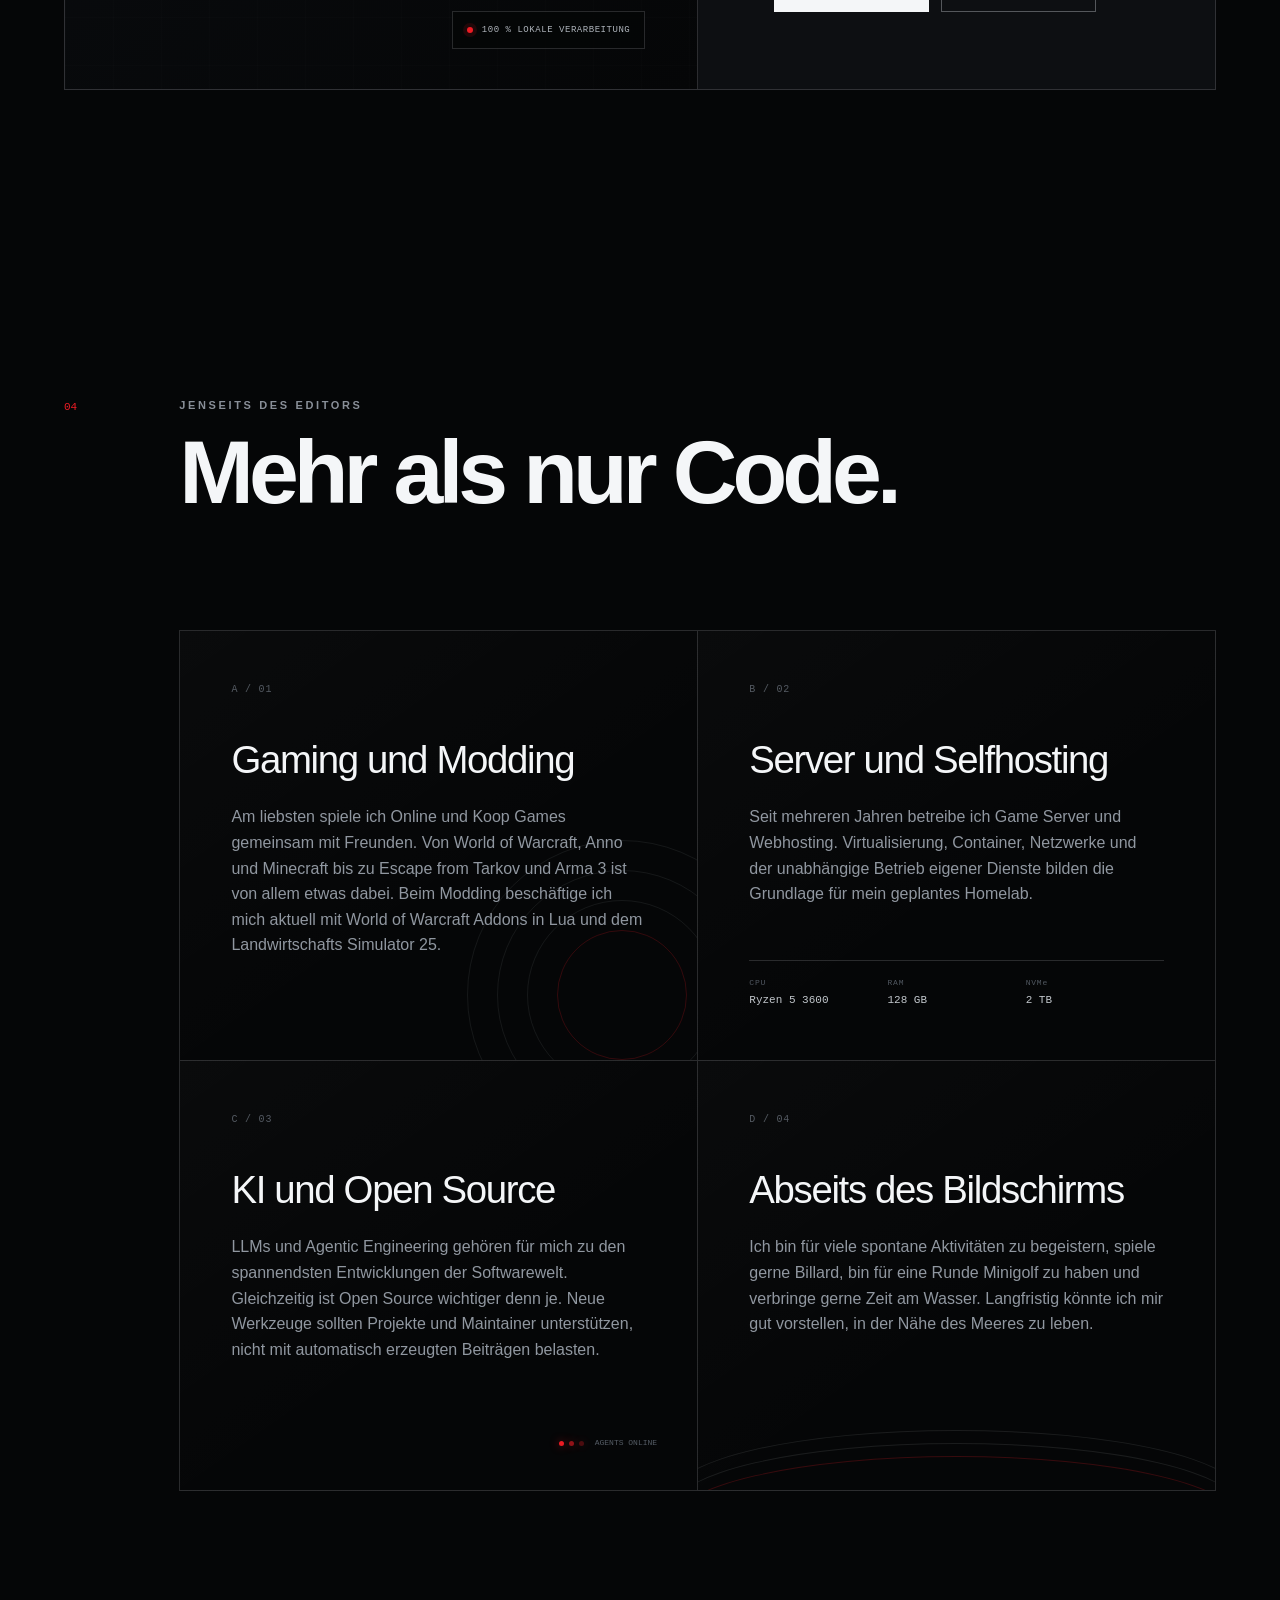
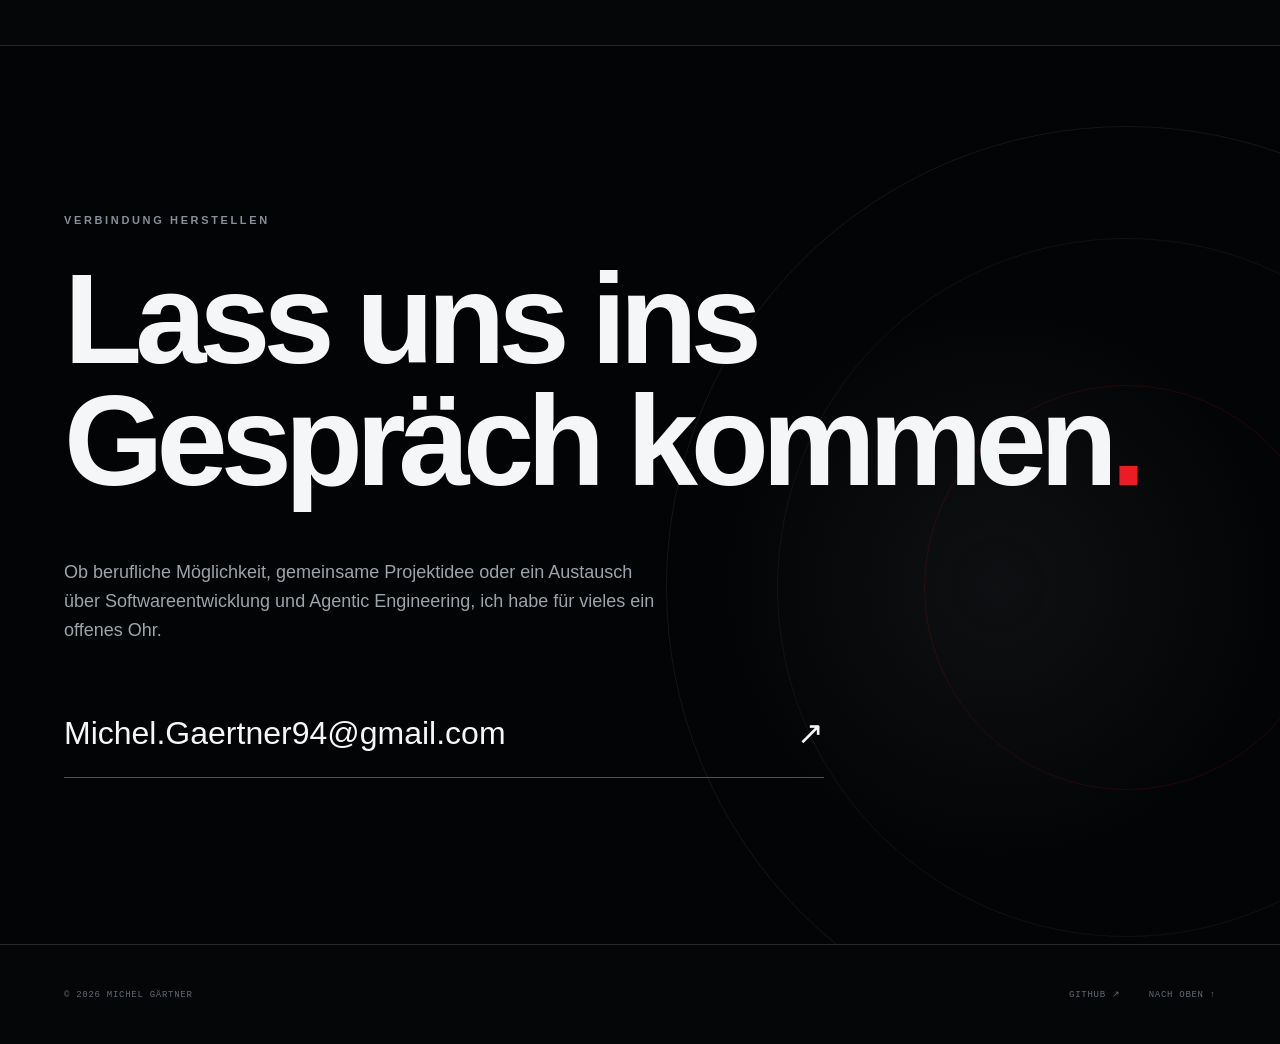
==== commit ef73634c: "Replace homepage with bilingual developer portfolio" ====
--- a/index.html
+++ b/index.html
@@ -1,326 +1,346 @@
-<!DOCTYPE html>
-<html lang="en">
-  <head>
-    <meta charset="UTF-8" />
-    <meta name="viewport" content="width=device-width, initial-scale=1.0" />
-    <title>Michel Gärtner | Software Engineer</title>
-    <link rel="stylesheet" href="css/styles.css" />
-    <link
-      rel="stylesheet"
-      href="https://cdnjs.cloudflare.com/ajax/libs/font-awesome/6.4.2/css/all.min.css"
-    />
-  </head>
-  <body>
-    <header>
-      <div class="container">
-        <nav>
-          <div class="logo"></div>
-          <ul class="nav-links">
-            <li><a href="#home">Home</a></li>
-            <li><a href="#about">About</a></li>
-            <li><a href="#skills">Skills</a></li>
-            <li><a href="#projects">Projects</a></li>
-            <li><a href="#contact">Contact</a></li>
-            <li><a href="./pages/blog.html">Blog</a></li>
-          </ul>
-          <div class="hamburger">
-            <span></span>
-            <span></span>
-            <span></span>
-          </div>
-        </nav>
-      </div>
-    </header>
-
-    <section id="home" class="hero">
-      <div class="container">
-        <div class="hero-content">
-          <h1>Michel Gärtner</h1>
-          <h2>Software Engineer</h2>
-          <p>
-            "An idiot admires complexity, a genius admires simplicity" -Terry A.
-            Davis
-          </p>
-          <div class="cta-buttons">
-            <a href="#contact" class="btn primary-btn">Get in Touch</a>
-            <a href="#projects" class="btn secondary-btn">View My Work</a>
-          </div>
-        </div>
-      </div>
-    </section>
-
-    <section id="about" class="about">
-      <div class="container">
-        <h2 class="section-title">About Me</h2>
-        <div class="about-content">
-          <div class="about-text">
-            <p>
-              Hello! I'm Michel Gärtner, a passionate software engineer from
-              Germany with expertise in building web applications and solving
-              complex problems.
-            </p>
-            <p>
-              I enjoy working with modern technologies and continuously learning
-              new skills to stay at the forefront of software development.
-            </p>
-            <div class="about-details">
-              <div class="detail">
-                <i class="fas fa-envelope"></i>
-                <span>Michel.Gaertner94@gmail.com</span>
-              </div>
-              <div class="detail">
-                <i class="fas fa-graduation-cap"></i>
-                <span>Computer Science Expert (Application Development)</span>
-              </div>
-              <div class="detail">
-                <i class="fas fa-map-marker-alt"></i>
-                <span>Schleswig-Holstein, Germany</span>
-              </div>
-            </div>
-          </div>
-        </div>
-      </div>
-    </section>
-
-    <section id="skills" class="skills">
-      <div class="container">
-        <h2 class="section-title">Skills & Expertise</h2>
-        <div class="skills-container">
-          <div class="skill-category">
-            <h3>Programming Languages</h3>
-            <div class="skill-items">
-              <div class="skill-item">
-                <span>HTML</span>
-                <div class="progress-bar">
-                  <div class="progress" style="width: 100%"></div>
-                </div>
-              </div>
-              <div class="skill-item">
-                <span>PHP 8</span>
-                <div class="progress-bar">
-                  <div class="progress" style="width: 95%"></div>
-                </div>
-              </div>
-              <div class="skill-item">
-                <span>CSS/SCSS</span>
-                <div class="progress-bar">
-                  <div class="progress" style="width: 95%"></div>
-                </div>
-              </div>
-              <div class="skill-item">
-                <span>JavaScript/TypeScript</span>
-                <div class="progress-bar">
-                  <div class="progress" style="width: 90%"></div>
-                </div>
-              </div>
-              <div class="skill-item">
-                <span>SQL</span>
-                <div class="progress-bar">
-                  <div class="progress" style="width: 85%"></div>
-                </div>
-              </div>
-              <div class="skill-item">
-                <span>C#</span>
-                <div class="progress-bar">
-                  <div class="progress" style="width: 55%"></div>
-                </div>
-              </div>
-              <div class="skill-item">
-                <span>Java</span>
-                <div class="progress-bar">
-                  <div class="progress" style="width: 55%"></div>
-                </div>
-              </div>
-            </div>
-          </div>
-          <div class="skill-category">
-            <h3>Tools & Frameworks</h3>
-            <div class="skill-items">
-              <div class="skill-item">
-                <span>Node.js</span>
-                <div class="progress-bar">
-                  <div class="progress" style="width: 90%"></div>
-                </div>
-              </div>
-              <div class="skill-item">
-                <span>ExpressJS</span>
-                <div class="progress-bar">
-                  <div class="progress" style="width: 80%"></div>
-                </div>
-              </div>
-              <div class="skill-item">
-                <span>WordPress</span>
-                <div class="progress-bar">
-                  <div class="progress" style="width: 75%"></div>
-                </div>
-              </div>
-              <div class="skill-item">
-                <span>Git</span>
-                <div class="progress-bar">
-                  <div class="progress" style="width: 75%"></div>
-                </div>
-              </div>
-              <div class="skill-item">
-                <span>Docker</span>
-                <div class="progress-bar">
-                  <div class="progress" style="width: 85%"></div>
-                </div>
-              </div>
-              <div class="skill-item">
-                <span>Vue</span>
-                <div class="progress-bar">
-                  <div class="progress" style="width: 50%"></div>
-                </div>
-              </div>
-              <div class="skill-item">
-                <span>React</span>
-                <div class="progress-bar">
-                  <div class="progress" style="width: 65%"></div>
-                </div>
-              </div>
-            </div>
-          </div>
-        </div>
-      </div>
-    </section>
-
-    <section id="projects" class="projects">
-      <div class="container">
-        <h2 class="section-title">My Projects</h2>
-        <div class="projects-grid">
-          <div class="project-card">
-            <div class="project-image">
-              <img
-                src="img/FS25Project.webp"
-                alt="Farming Simulator 25 XML Editor"
-              />
-            </div>
-            <div class="project-info">
-              <h3>Farming Simulator 25 XML Editor</h3>
-              <p>
-                A very simple XML Editor for the game Farming Simulator 25. it
-                allows you to edit the XML files of the game / mods.
-              </p>
-              <p>
-                It was just build with HTML, CSS and JavaScript. And all that in
-                27 KB size.
-              </p>
-              <div class="project-tags">
-                <span>HTML</span>
-                <span>CSS</span>
-                <span>JavaScript</span>
-              </div>
-              <div class="project-links">
-                <a
-                  href="https://github.com/TheNemata/LS25-XML-Editor"
-                  class="btn small-btn"
-                  ><i class="fab fa-github"></i> Code</a
-                >
-                <a
-                  href="https://thenemata.github.io/LS25-XML-Editor/"
-                  class="btn small-btn"
-                  ><i class="fas fa-external-link-alt"></i> Demo</a
-                >
-              </div>
-            </div>
-          </div>
-          <div class="project-card">
-            <div class="project-image">
-              <img src="img/homepage.webp" alt="Homepage" />
-            </div>
-            <div class="project-info">
-              <h3>Portfolio Website</h3>
-              <p>
-                This Website was to create a small portfolio for myself. It was
-                build with HTML, CSS and JavaScript.
-              </p>
-              <p>
-                It also is a small place where i might post in my Blog from time
-                to time. To share my thoughts and discoveries.
-              </p>
-              <p>
-                Fun Fact: This website is ~354 KB in size even with all the
-                images,blog posts and other stuff.
-              </p>
-              <div class="project-tags">
-                <span>HTML</span>
-                <span>CSS</span>
-                <span>JavaScript</span>
-              </div>
-              <div class="project-links">
-                <a
-                  href="https://github.com/TheNemata/homepage"
-                  class="btn small-btn"
-                  ><i class="fab fa-github"></i> Code</a
-                >
-                <a href="" class="btn small-btn"
-                  ><i class="fas fa-external-link-alt"></i> Demo</a
-                >
-              </div>
-            </div>
-          </div>
-        </div>
-      </div>
-    </section>
-
-    <section id="contact" class="contact">
-      <div class="container">
-        <h2 class="section-title">Get In Touch</h2>
-        <div class="contact-container">
-          <div class="contact-info">
-            <p>
-              Feel free to reach out if you're looking for a developer, have a
-              question, or just want to connect.
-            </p>
-            <div class="contact-methods">
-              <div class="contact-method">
-                <i class="fas fa-envelope"></i>
-                <a
-                  href="mailto:Michel.Gaertner94@gmail.com"
-                  class="contact-link"
-                  >Michel.Gaertner94@gmail.com</a
-                >
-              </div>
-              <div class="contact-method">
-                <i class="fas fa-map-marker-alt"></i>
-                <span>Schleswig-Holstein, Germany</span>
-              </div>
-            </div>
-            <div class="social-links">
-              <a href="https://github.com/TheNemata" class="social-link"
-                ><i class="fab fa-github"></i
-              ></a>
-              <a href="#" class="social-link" data-discord="thenemata"
-                ><i class="fab fa-discord"></i
-              ></a>
-            </div>
-          </div>
-        </div>
-      </div>
-    </section>
-
-    <div class="copy-notification" id="copyNotification">
-      Discord username copied to clipboard!
-    </div>
-
-    <footer>
-      <div class="container">
-        <div class="footer-content">
-          <div class="footer-links">
-            <a href="#home">Home</a>
-            <a href="#about">About</a>
-            <a href="#skills">Skills</a>
-            <a href="#projects">Projects</a>
-            <a href="./pages/blog.html">Blog</a>
-            <a href="#contact">Contact</a>
-            <a href="pages/datenschutz.html">Datenschutz</a>
-            <a href="pages/impressum.html">Impressum</a>
-          </div>
-          <p>&copy; 2025 Michel Gärtner. All Rights Reserved.</p>
-        </div>
-      </div>
-    </footer>
-
-    <script src="./js/script.js"></script>
-  </body>
-</html>
+<!doctype html>
+<html lang="de">
+  <head>
+    <meta charset="UTF-8">
+    <meta name="viewport" content="width=device-width, initial-scale=1.0">
+    <meta
+      name="description"
+      content="Portfolio von Michel Gärtner, Softwareentwickler mit Fokus auf effiziente Software, Modding und Agentic Engineering."
+    >
+    <meta name="theme-color" content="#050607">
+    <link rel="canonical" href="https://xn--michel-grtner-ifb.de/">
+    <meta property="og:type" content="website">
+    <meta property="og:title" content="Michel Gärtner | Softwareentwickler">
+    <meta property="og:url" content="https://xn--michel-grtner-ifb.de/">
+    <meta
+      property="og:description"
+      content="Softwareentwicklung, Agentic Engineering, Modding und Selfhosting."
+    >
+    <title>Michel Gärtner | Softwareentwickler</title>
+    <link rel="stylesheet" href="styles.css">
+    <script src="script.js" defer></script>
+  </head>
+  <body>
+    <div class="scroll-progress" aria-hidden="true"></div>
+    <a class="skip-link" href="#main-content" data-i18n="skipLink">Zum Inhalt springen</a>
+
+    <header class="site-header">
+      <a class="brand" href="#top" aria-label="Michel Gärtner, Startseite">
+        <span class="brand-mark">MG</span>
+        <span class="brand-status">
+          <span class="status-dot" aria-hidden="true"></span>
+          <span data-i18n="available">Offen für neue Ideen</span>
+        </span>
+      </a>
+
+      <nav class="desktop-nav" aria-label="Hauptnavigation">
+        <a href="#about" data-i18n="navAbout">Über mich</a>
+        <a href="#stack" data-i18n="navStack">Technologien</a>
+        <a href="#project" data-i18n="navProjects">Projekt</a>
+        <a href="#interests" data-i18n="navInterests">Interessen</a>
+        <a href="#contact" data-i18n="navContact">Kontakt</a>
+      </nav>
+
+      <div class="header-actions">
+        <div class="language-switch" role="group" aria-label="Sprache auswählen">
+          <button class="language-option is-active" type="button" data-language="de" aria-pressed="true">DE</button>
+          <span aria-hidden="true">/</span>
+          <button class="language-option" type="button" data-language="en" aria-pressed="false">EN</button>
+        </div>
+        <button class="menu-button" type="button" aria-expanded="false" aria-controls="mobile-nav">
+          <span></span>
+          <span></span>
+          <span></span>
+          <span class="sr-only" data-i18n="menuLabel">Menü öffnen</span>
+        </button>
+      </div>
+
+      <nav class="mobile-nav" id="mobile-nav" aria-label="Mobile Navigation">
+        <a href="#about" data-i18n="navAbout">Über mich</a>
+        <a href="#stack" data-i18n="navStack">Technologien</a>
+        <a href="#project" data-i18n="navProjects">Projekt</a>
+        <a href="#interests" data-i18n="navInterests">Interessen</a>
+        <a href="#contact" data-i18n="navContact">Kontakt</a>
+      </nav>
+    </header>
+
+    <main id="main-content">
+      <section class="hero" id="top">
+        <div class="starfield" aria-hidden="true"></div>
+        <div class="orbit orbit-one" aria-hidden="true"></div>
+        <div class="orbit orbit-two" aria-hidden="true"></div>
+
+        <div class="hero-content">
+          <p class="eyebrow reveal">Software Development <span>/</span> Agentic Engineering</p>
+          <h1 class="hero-title reveal">
+            <span>Michel</span>
+            <span>Gärtner<span class="accent-dot">.</span></span>
+          </h1>
+          <div class="hero-bottom reveal">
+            <p class="hero-intro" data-i18n="heroIntro">
+              Softwareentwickler mit Freude an kreativen Lösungen und einem klaren Anspruch an funktionale, schnelle Software.
+            </p>
+            <div class="hero-cta">
+              <a class="button button-primary" href="#project">
+                <span data-i18n="exploreWork">Projekt entdecken</span>
+                <span class="button-arrow" aria-hidden="true">↘</span>
+              </a>
+              <a class="text-link" href="#contact">
+                <span data-i18n="startConversation">Kontakt aufnehmen</span>
+                <span aria-hidden="true">→</span>
+              </a>
+            </div>
+          </div>
+        </div>
+
+        <div class="hero-meta" aria-hidden="true">
+          <span>53.687819595506525° N</span>
+          <span>9.67080998385353° E</span>
+          <span class="scroll-hint" data-i18n="scroll">Scrollen zum Erkunden</span>
+        </div>
+      </section>
+
+      <section class="section about-section" id="about">
+        <div class="section-heading reveal">
+          <p class="section-index">01</p>
+          <div>
+            <p class="section-kicker" data-i18n="aboutKicker">Profil</p>
+            <h2 data-i18n="aboutTitle">Kreativität trifft klare Technik.</h2>
+          </div>
+        </div>
+
+        <div class="about-grid">
+          <div class="about-lead reveal">
+            <p data-i18n="aboutLead">
+              Meine ersten professionellen Erfahrungen in der Softwareentwicklung sammelte ich während meiner Ausbildung im Web Development.
+            </p>
+          </div>
+          <div class="about-copy reveal">
+            <p data-i18n="aboutP1">
+              Meine eigentliche Begeisterung für das Programmieren reicht jedoch weiter. Spieleentwicklung, Modding und aktuell besonders Agentic Engineering gehören zu den Themen, mit denen ich mich intensiv beschäftige.
+            </p>
+            <p data-i18n="aboutP2">
+              Mich interessieren moderne Technologien, allerdings nicht um ihrer selbst willen. Software sollte für mich vor allem funktional, schnell und möglichst frei von unnötigem Ballast sein. Deshalb betrachte ich auch etablierte Ökosysteme kritisch und bevorzuge Lösungen, die ein Problem klar und effizient lösen.
+            </p>
+            <p data-i18n="aboutP3">
+              Am Programmieren fasziniert mich, dass es selten nur einen richtigen Weg gibt. Die Suche nach einer passenden Lösung erfordert technisches Verständnis und Kreativität. Genau das macht für mich nicht nur das Entwickeln eigener Software, sondern auch das Lesen und Verstehen fremden Codes so interessant.
+            </p>
+          </div>
+        </div>
+
+        <div class="principles reveal">
+          <div>
+            <span class="principle-number">01</span>
+            <strong data-i18n="principleFast">Schnell</strong>
+            <p data-i18n="principleFastText">Leistung ist ein Feature.</p>
+          </div>
+          <div>
+            <span class="principle-number">02</span>
+            <strong data-i18n="principleLean">Schlank</strong>
+            <p data-i18n="principleLeanText">Komplexität braucht einen Grund.</p>
+          </div>
+          <div>
+            <span class="principle-number">03</span>
+            <strong data-i18n="principleCreative">Kreativ</strong>
+            <p data-i18n="principleCreativeText">Probleme haben mehr als einen Weg.</p>
+          </div>
+        </div>
+      </section>
+
+      <section class="section stack-section" id="stack">
+        <div class="section-heading reveal">
+          <p class="section-index">02</p>
+          <div>
+            <p class="section-kicker" data-i18n="stackKicker">Werkzeugkasten</p>
+            <h2 data-i18n="stackTitle">Technologie ist ein Werkzeug, kein Selbstzweck.</h2>
+          </div>
+        </div>
+
+        <div class="stack-layout">
+          <div class="stack-intro reveal">
+            <p data-i18n="stackIntro">
+              Ich habe mit einer großen Bandbreite an Sprachen und Technologien gearbeitet. Entscheidend ist für mich nicht der Name eines Werkzeugs, sondern ob es ein Problem klar und effizient löst.
+            </p>
+            <blockquote data-i18n="stackQuote">
+              Frameworks können Entwicklung beschleunigen. Sie können aber auch Komplexität schaffen, die ein Projekt nicht braucht.
+            </blockquote>
+          </div>
+
+          <div class="stack-groups">
+            <article class="stack-group reveal">
+              <p class="group-label" data-i18n="languages">Sprachen</p>
+              <div class="tag-list">
+                <span>C#</span><span>JavaScript</span><span>TypeScript</span><span>PHP</span>
+                <span>Java</span><span>C++</span><span>HTML</span><span>CSS / SCSS</span>
+                <span>SQL</span><span>Lua</span><span>XML</span><span>JSON</span>
+              </div>
+            </article>
+            <article class="stack-group reveal">
+              <p class="group-label" data-i18n="webSystems">Web und Systeme</p>
+              <div class="tag-list">
+                <span>Shopware</span><span>WordPress</span><span>Laravel</span><span>Drupal</span>
+                <span>React</span><span>Angular</span><span>Vue</span><span>Nginx</span>
+              </div>
+            </article>
+            <article class="stack-group reveal">
+              <p class="group-label" data-i18n="dataInfra">Daten und Infrastruktur</p>
+              <div class="tag-list">
+                <span>MySQL</span><span>PostgreSQL</span><span>MongoDB</span><span>Git</span>
+                <span>Docker</span><span>Proxmox</span><span>Debian</span><span>Linux</span>
+              </div>
+            </article>
+            <article class="stack-group reveal">
+              <p class="group-label" data-i18n="gamesAgents">Games und Agents</p>
+              <div class="tag-list">
+                <span>Unreal Engine</span><span>Unity</span><span>Arma 3 Tools</span><span>Hammer Editor</span>
+                <span>ChatGPT</span><span>Claude Code</span><span>Ollama</span><span>OpenClaw</span><span>Hermes</span>
+              </div>
+            </article>
+          </div>
+        </div>
+      </section>
+
+      <section class="section project-section" id="project">
+        <div class="section-heading reveal">
+          <p class="section-index">03</p>
+          <div>
+            <p class="section-kicker" data-i18n="projectKicker">Ausgewähltes Projekt</p>
+            <h2>LS25 XML Editor</h2>
+          </div>
+        </div>
+
+        <article class="project-card reveal">
+          <div class="project-visual" aria-hidden="true">
+            <div class="editor-window">
+              <div class="window-bar">
+                <span></span><span></span><span></span>
+                <small>vehicle.xml</small>
+              </div>
+              <div class="editor-body">
+                <div class="code-line"><i>01</i><span>&lt;wheelConfiguration&gt;</span></div>
+                <div class="code-line"><i>02</i><span>&nbsp;&nbsp;&lt;wheels autoRotateBackSpeed="2.2"&gt;</span></div>
+                <div class="code-line code-focus"><i>03</i><span>&nbsp;&nbsp;&nbsp;&nbsp;traction="1.45"</span></div>
+                <div class="code-line"><i>04</i><span>&nbsp;&nbsp;&nbsp;&nbsp;frictionScale="1.20"</span></div>
+                <div class="code-line"><i>05</i><span>&nbsp;&nbsp;&lt;/wheels&gt;</span></div>
+                <div class="code-line"><i>06</i><span>&lt;/wheelConfiguration&gt;</span></div>
+              </div>
+              <div class="editor-search">
+                <span>⌕</span>
+                <span>traction</span>
+                <small>1 / 6</small>
+              </div>
+            </div>
+            <div class="local-badge">
+              <span class="pulse" aria-hidden="true"></span>
+              <span data-i18n="localProcessing">100 % lokale Verarbeitung</span>
+            </div>
+          </div>
+
+          <div class="project-content">
+            <div class="project-topline">
+              <span>HTML / CSS / JavaScript / XML</span>
+              <span data-i18n="projectStatus">Live und einsatzbereit</span>
+            </div>
+            <p class="project-lead" data-i18n="projectLead">
+              Ein browserbasiertes Werkzeug, das die Bearbeitung von XML Dateien für den Landwirtschafts Simulator 25 vereinfacht.
+            </p>
+            <p data-i18n="projectBody">
+              Statt tief verschachtelte Strukturen und einzelne Reifeneinträge manuell zu durchsuchen, können relevante Attribute gezielt über Suchfilter gefunden und bearbeitet werden. So lassen sich beispielsweise die Traktionswerte aller Reifen übersichtlich anzeigen und schneller anpassen.
+            </p>
+            <p data-i18n="projectPrivacy">
+              Die Datei wird vollständig lokal im Browser verarbeitet. Sie verlässt niemals das Gerät, benötigt keinen Serverspeicher und kann nach der Bearbeitung direkt wieder heruntergeladen werden.
+            </p>
+            <div class="project-links">
+              <a class="button button-primary" href="https://titansyntax.github.io/LS25-XML-Editor/" target="_blank" rel="noreferrer">
+                <span data-i18n="liveDemo">Live Demo</span>
+                <span aria-hidden="true">↗</span>
+              </a>
+              <a class="button button-secondary" href="https://github.com/TitanSyntax/LS25-XML-Editor" target="_blank" rel="noreferrer">
+                <span>GitHub</span>
+                <span aria-hidden="true">↗</span>
+              </a>
+            </div>
+          </div>
+        </article>
+      </section>
+
+      <section class="section interests-section" id="interests">
+        <div class="section-heading reveal">
+          <p class="section-index">04</p>
+          <div>
+            <p class="section-kicker" data-i18n="interestsKicker">Jenseits des Editors</p>
+            <h2 data-i18n="interestsTitle">Mehr als nur Code.</h2>
+          </div>
+        </div>
+
+        <div class="interest-grid">
+          <article class="interest-card interest-card-large reveal">
+            <span class="interest-id">A / 01</span>
+            <h3 data-i18n="gamingTitle">Gaming und Modding</h3>
+            <p data-i18n="gamingText">
+              Am liebsten spiele ich Online und Koop Games gemeinsam mit Freunden. Von World of Warcraft, Anno und Minecraft bis zu Escape from Tarkov und Arma 3 ist von allem etwas dabei. Beim Modding beschäftige ich mich aktuell mit World of Warcraft Addons in Lua und dem Landwirtschafts Simulator 25.
+            </p>
+            <div class="signal-lines" aria-hidden="true"><span></span><span></span><span></span><span></span></div>
+          </article>
+
+          <article class="interest-card reveal">
+            <span class="interest-id">B / 02</span>
+            <h3 data-i18n="serversTitle">Server und Selfhosting</h3>
+            <p data-i18n="serversText">
+              Seit mehreren Jahren betreibe ich Game Server und Webhosting. Virtualisierung, Container, Netzwerke und der unabhängige Betrieb eigener Dienste bilden die Grundlage für mein geplantes Homelab.
+            </p>
+            <dl class="hardware-spec">
+              <div><dt>CPU</dt><dd>Ryzen 5 3600</dd></div>
+              <div><dt>RAM</dt><dd>128 GB</dd></div>
+              <div><dt>NVMe</dt><dd>2 TB</dd></div>
+            </dl>
+          </article>
+
+          <article class="interest-card reveal">
+            <span class="interest-id">C / 03</span>
+            <h3 data-i18n="aiTitle">KI und Open Source</h3>
+            <p data-i18n="aiText">
+              LLMs und Agentic Engineering gehören für mich zu den spannendsten Entwicklungen der Softwarewelt. Gleichzeitig ist Open Source wichtiger denn je. Neue Werkzeuge sollten Projekte und Maintainer unterstützen, nicht mit automatisch erzeugten Beiträgen belasten.
+            </p>
+            <div class="agent-status" aria-hidden="true">
+              <span></span><span></span><span></span>
+              <small>AGENTS ONLINE</small>
+            </div>
+          </article>
+
+          <article class="interest-card interest-card-wide reveal">
+            <span class="interest-id">D / 04</span>
+            <h3 data-i18n="outsideTitle">Abseits des Bildschirms</h3>
+            <p data-i18n="outsideText">
+              Ich bin für viele spontane Aktivitäten zu begeistern, spiele gerne Billard, bin für eine Runde Minigolf zu haben und verbringe gerne Zeit am Wasser. Langfristig könnte ich mir gut vorstellen, in der Nähe des Meeres zu leben.
+            </p>
+            <div class="horizon" aria-hidden="true"><span></span></div>
+          </article>
+        </div>
+      </section>
+
+      <section class="contact-section" id="contact">
+        <div class="contact-orbit" aria-hidden="true"></div>
+        <div class="contact-content reveal">
+          <p class="section-kicker" data-i18n="contactKicker">Verbindung herstellen</p>
+          <h2 data-i18n="contactTitle">Lass uns ins<br>Gespräch kommen<span class="accent-dot">.</span></h2>
+          <p data-i18n="contactText">
+            Ob berufliche Möglichkeit, gemeinsame Projektidee oder ein Austausch über Softwareentwicklung und Agentic Engineering, ich habe für vieles ein offenes Ohr.
+          </p>
+          <a class="email-link" href="mailto:Michel.Gaertner94@gmail.com">
+            <span>Michel.Gaertner94@gmail.com</span>
+            <span aria-hidden="true">↗</span>
+          </a>
+        </div>
+      </section>
+    </main>
+
+    <footer class="site-footer">
+      <p>© <span id="current-year"></span> Michel Gärtner</p>
+      <div>
+        <a href="https://github.com/TitanSyntax" target="_blank" rel="noreferrer">GitHub ↗</a>
+        <a href="#top" data-i18n="backToTop">Nach oben ↑</a>
+      </div>
+    </footer>
+  </body>
+</html>
--- a/styles.css
+++ b/styles.css
@@ -0,0 +1,1341 @@
+:root {
+  --black: #050607;
+  --black-soft: #0a0b0d;
+  --panel: #0d0f12;
+  --silver: #d9dde2;
+  --silver-bright: #f4f6f8;
+  --muted: #898f98;
+  --line: rgba(217, 221, 226, 0.17);
+  --line-strong: rgba(217, 221, 226, 0.35);
+  --red: #ed1c24;
+  --header-height: 82px;
+  --content-width: 1380px;
+  --side-padding: clamp(24px, 5vw, 80px);
+}
+
+* {
+  box-sizing: border-box;
+}
+
+html {
+  scroll-behavior: smooth;
+  scroll-padding-top: var(--header-height);
+}
+
+body {
+  margin: 0;
+  background: var(--black);
+  color: var(--silver);
+  font-family: "Arial Narrow", "Roboto Condensed", "Helvetica Neue", Arial, sans-serif;
+  font-size: 16px;
+  line-height: 1.6;
+  overflow-x: hidden;
+}
+
+body.menu-open {
+  overflow: hidden;
+}
+
+::selection {
+  background: var(--red);
+  color: white;
+}
+
+a,
+button {
+  color: inherit;
+}
+
+a {
+  text-decoration: none;
+}
+
+button {
+  font: inherit;
+}
+
+.sr-only {
+  position: absolute;
+  width: 1px;
+  height: 1px;
+  padding: 0;
+  margin: -1px;
+  overflow: hidden;
+  clip: rect(0, 0, 0, 0);
+  white-space: nowrap;
+  border: 0;
+}
+
+.skip-link {
+  position: fixed;
+  z-index: 200;
+  top: 10px;
+  left: 10px;
+  padding: 10px 16px;
+  background: var(--silver-bright);
+  color: var(--black);
+  transform: translateY(-150%);
+  transition: transform 180ms ease;
+}
+
+.skip-link:focus {
+  transform: translateY(0);
+}
+
+.scroll-progress {
+  position: fixed;
+  z-index: 150;
+  top: 0;
+  left: 0;
+  width: 0;
+  height: 2px;
+  background: var(--red);
+}
+
+.site-header {
+  position: fixed;
+  z-index: 100;
+  top: 0;
+  left: 0;
+  display: flex;
+  align-items: center;
+  justify-content: space-between;
+  width: 100%;
+  height: var(--header-height);
+  padding: 0 var(--side-padding);
+  border-bottom: 1px solid transparent;
+  transition: background 250ms ease, border-color 250ms ease, backdrop-filter 250ms ease;
+}
+
+.site-header.is-scrolled {
+  background: rgba(5, 6, 7, 0.82);
+  border-color: var(--line);
+  backdrop-filter: blur(16px);
+}
+
+.brand {
+  display: flex;
+  align-items: center;
+  gap: 20px;
+}
+
+.brand-mark {
+  font-size: 25px;
+  font-weight: 800;
+  line-height: 1;
+  letter-spacing: -0.08em;
+  color: var(--silver-bright);
+}
+
+.brand-status {
+  display: flex;
+  align-items: center;
+  gap: 8px;
+  color: var(--muted);
+  font-size: 10px;
+  font-weight: 700;
+  letter-spacing: 0.14em;
+  text-transform: uppercase;
+}
+
+.status-dot {
+  width: 5px;
+  height: 5px;
+  border-radius: 50%;
+  background: var(--red);
+  box-shadow: 0 0 10px rgba(237, 28, 36, 0.8);
+}
+
+.desktop-nav {
+  display: flex;
+  align-items: center;
+  gap: clamp(18px, 2.5vw, 42px);
+}
+
+.desktop-nav a,
+.mobile-nav a {
+  position: relative;
+  color: #aeb3b9;
+  font-size: 11px;
+  font-weight: 700;
+  letter-spacing: 0.12em;
+  text-transform: uppercase;
+  transition: color 180ms ease;
+}
+
+.desktop-nav a::after {
+  content: "";
+  position: absolute;
+  right: 0;
+  bottom: -7px;
+  left: 0;
+  height: 1px;
+  background: var(--red);
+  transform: scaleX(0);
+  transform-origin: right;
+  transition: transform 200ms ease;
+}
+
+.desktop-nav a:hover,
+.desktop-nav a:focus-visible,
+.desktop-nav a.is-active {
+  color: var(--silver-bright);
+}
+
+.desktop-nav a:hover::after,
+.desktop-nav a:focus-visible::after,
+.desktop-nav a.is-active::after {
+  transform: scaleX(1);
+  transform-origin: left;
+}
+
+.header-actions {
+  display: flex;
+  align-items: center;
+  gap: 24px;
+}
+
+.language-switch {
+  display: flex;
+  align-items: center;
+  gap: 6px;
+  color: #59606a;
+  font-size: 11px;
+  font-weight: 800;
+  letter-spacing: 0.08em;
+}
+
+.language-option {
+  padding: 8px 2px;
+  border: 0;
+  background: none;
+  color: #59606a;
+  cursor: pointer;
+  transition: color 180ms ease;
+}
+
+.language-option:hover,
+.language-option:focus-visible,
+.language-option.is-active {
+  color: var(--silver-bright);
+}
+
+.menu-button {
+  display: none;
+  width: 42px;
+  height: 42px;
+  padding: 10px 7px;
+  border: 0;
+  background: transparent;
+  cursor: pointer;
+}
+
+.menu-button > span:not(.sr-only) {
+  display: block;
+  width: 100%;
+  height: 1px;
+  margin: 6px 0;
+  background: var(--silver);
+  transition: transform 220ms ease, opacity 220ms ease;
+}
+
+.menu-button[aria-expanded="true"] > span:first-child {
+  transform: translateY(7px) rotate(45deg);
+}
+
+.menu-button[aria-expanded="true"] > span:nth-child(2) {
+  transform: rotate(-45deg);
+}
+
+.menu-button[aria-expanded="true"] > span:nth-child(3) {
+  opacity: 0;
+}
+
+.mobile-nav {
+  position: fixed;
+  z-index: -1;
+  inset: 0;
+  display: none;
+  flex-direction: column;
+  justify-content: center;
+  gap: 8px;
+  padding: 100px var(--side-padding) 40px;
+  background: rgba(5, 6, 7, 0.98);
+  opacity: 0;
+  pointer-events: none;
+  transition: opacity 220ms ease;
+}
+
+.mobile-nav.is-open {
+  opacity: 1;
+  pointer-events: auto;
+}
+
+.mobile-nav a {
+  padding: 10px 0;
+  color: var(--silver);
+  font-size: clamp(28px, 8vw, 48px);
+  letter-spacing: -0.03em;
+  text-transform: none;
+}
+
+.hero {
+  position: relative;
+  display: flex;
+  min-height: 100svh;
+  padding: calc(var(--header-height) + 50px) var(--side-padding) 52px;
+  overflow: hidden;
+  border-bottom: 1px solid var(--line);
+  background:
+    radial-gradient(circle at 76% 33%, rgba(94, 104, 117, 0.12), transparent 28%),
+    linear-gradient(117deg, #050607 0%, #07090b 53%, #020304 100%);
+}
+
+.hero::before {
+  content: "";
+  position: absolute;
+  inset: 0;
+  opacity: 0.08;
+  background-image:
+    linear-gradient(rgba(255, 255, 255, 0.08) 1px, transparent 1px),
+    linear-gradient(90deg, rgba(255, 255, 255, 0.08) 1px, transparent 1px);
+  background-size: 90px 90px;
+  mask-image: linear-gradient(to right, transparent, black 40%, black);
+}
+
+.starfield {
+  position: absolute;
+  inset: 0;
+  opacity: 0.62;
+  background-image:
+    radial-gradient(circle at 12% 31%, #fff 0 1px, transparent 1.2px),
+    radial-gradient(circle at 22% 78%, #fff 0 0.8px, transparent 1px),
+    radial-gradient(circle at 44% 17%, #fff 0 0.7px, transparent 1px),
+    radial-gradient(circle at 59% 72%, #fff 0 0.8px, transparent 1px),
+    radial-gradient(circle at 71% 18%, #fff 0 0.7px, transparent 1px),
+    radial-gradient(circle at 84% 64%, #fff 0 1px, transparent 1.2px),
+    radial-gradient(circle at 93% 27%, #fff 0 0.7px, transparent 1px);
+}
+
+.orbit {
+  position: absolute;
+  border: 1px solid rgba(217, 221, 226, 0.1);
+  border-radius: 50%;
+  pointer-events: none;
+}
+
+.orbit::after {
+  content: "";
+  position: absolute;
+  width: 7px;
+  height: 7px;
+  border-radius: 50%;
+  background: var(--red);
+  box-shadow: 0 0 18px rgba(237, 28, 36, 0.8);
+}
+
+.orbit-one {
+  top: 14%;
+  right: -18vw;
+  width: min(72vw, 1000px);
+  aspect-ratio: 1;
+  transform: rotate(-14deg);
+}
+
+.orbit-one::after {
+  top: 12%;
+  left: 17%;
+}
+
+.orbit-two {
+  right: 6vw;
+  bottom: -42vw;
+  width: min(54vw, 760px);
+  aspect-ratio: 1;
+}
+
+.orbit-two::after {
+  top: 4%;
+  left: 34%;
+  width: 4px;
+  height: 4px;
+  background: var(--silver);
+}
+
+.hero-content {
+  position: relative;
+  z-index: 2;
+  display: flex;
+  flex: 1;
+  flex-direction: column;
+  justify-content: center;
+  width: 100%;
+  max-width: var(--content-width);
+  margin: 0 auto;
+}
+
+.eyebrow,
+.section-kicker {
+  margin: 0;
+  color: var(--muted);
+  font-size: 11px;
+  font-weight: 700;
+  letter-spacing: 0.24em;
+  text-transform: uppercase;
+}
+
+.eyebrow span {
+  margin: 0 8px;
+  color: var(--red);
+}
+
+.hero-title {
+  margin: clamp(20px, 4vh, 55px) 0;
+  color: var(--silver-bright);
+  font-size: clamp(76px, 13vw, 202px);
+  font-weight: 700;
+  line-height: 0.72;
+  letter-spacing: -0.075em;
+  text-transform: uppercase;
+}
+
+.hero-title > span {
+  display: block;
+}
+
+.hero-title > span:nth-child(2) {
+  margin-left: clamp(20px, 12vw, 190px);
+  color: transparent;
+  -webkit-text-stroke: 1px rgba(244, 246, 248, 0.72);
+}
+
+.accent-dot {
+  color: var(--red);
+  -webkit-text-stroke: 0;
+}
+
+.hero-bottom {
+  display: flex;
+  align-items: flex-end;
+  justify-content: space-between;
+  gap: 48px;
+  margin-top: clamp(10px, 4vh, 45px);
+  padding-left: clamp(20px, 12vw, 190px);
+}
+
+.hero-intro {
+  max-width: 610px;
+  margin: 0;
+  color: #aeb3b9;
+  font-size: clamp(17px, 1.4vw, 22px);
+  line-height: 1.5;
+}
+
+.hero-cta {
+  display: flex;
+  flex-shrink: 0;
+  align-items: center;
+  gap: 28px;
+}
+
+.button {
+  display: inline-flex;
+  align-items: center;
+  justify-content: space-between;
+  min-height: 54px;
+  padding: 0 22px;
+  border: 1px solid var(--line-strong);
+  font-size: 11px;
+  font-weight: 800;
+  letter-spacing: 0.12em;
+  text-transform: uppercase;
+  transition: border-color 180ms ease, background 180ms ease, color 180ms ease, transform 180ms ease;
+}
+
+.button:hover,
+.button:focus-visible {
+  transform: translateY(-2px);
+}
+
+.button-primary {
+  min-width: 205px;
+  border-color: var(--silver-bright);
+  background: var(--silver-bright);
+  color: var(--black);
+}
+
+.button-primary:hover,
+.button-primary:focus-visible {
+  border-color: var(--red);
+  background: var(--red);
+  color: white;
+}
+
+.button-secondary:hover,
+.button-secondary:focus-visible {
+  border-color: var(--silver-bright);
+  background: rgba(255, 255, 255, 0.05);
+}
+
+.button-arrow {
+  font-size: 18px;
+}
+
+.text-link {
+  display: inline-flex;
+  align-items: center;
+  gap: 13px;
+  border-bottom: 1px solid var(--line-strong);
+  color: var(--silver);
+  font-size: 11px;
+  font-weight: 800;
+  letter-spacing: 0.12em;
+  text-transform: uppercase;
+  transition: color 180ms ease, border-color 180ms ease;
+}
+
+.text-link:hover,
+.text-link:focus-visible {
+  border-color: var(--red);
+  color: white;
+}
+
+.hero-meta {
+  position: absolute;
+  z-index: 3;
+  right: var(--side-padding);
+  bottom: 18px;
+  left: var(--side-padding);
+  display: flex;
+  gap: 28px;
+  color: #515760;
+  font-family: Consolas, monospace;
+  font-size: 9px;
+  letter-spacing: 0.12em;
+}
+
+.scroll-hint {
+  margin-left: auto;
+}
+
+.section {
+  width: 100%;
+  max-width: calc(var(--content-width) + var(--side-padding) * 2);
+  margin: 0 auto;
+  padding: clamp(100px, 12vw, 190px) var(--side-padding);
+}
+
+.section-heading {
+  display: grid;
+  grid-template-columns: clamp(50px, 9vw, 135px) minmax(0, 1fr);
+  margin-bottom: clamp(70px, 9vw, 130px);
+}
+
+.section-index {
+  margin: 2px 0 0;
+  color: var(--red);
+  font-family: Consolas, monospace;
+  font-size: 11px;
+}
+
+.section h2,
+.contact-section h2 {
+  max-width: 1020px;
+  margin: 14px 0 0;
+  color: var(--silver-bright);
+  font-size: clamp(42px, 7vw, 102px);
+  font-weight: 600;
+  line-height: 0.96;
+  letter-spacing: -0.055em;
+}
+
+.about-grid {
+  display: grid;
+  grid-template-columns: minmax(0, 1fr) minmax(300px, 0.85fr);
+  gap: clamp(50px, 10vw, 160px);
+  padding-left: clamp(50px, 9vw, 135px);
+}
+
+.about-lead p {
+  margin: 0;
+  color: var(--silver-bright);
+  font-size: clamp(27px, 3vw, 46px);
+  line-height: 1.25;
+  letter-spacing: -0.025em;
+}
+
+.about-copy {
+  color: #9da3aa;
+  font-size: 16px;
+}
+
+.about-copy p {
+  margin: 0 0 28px;
+}
+
+.principles {
+  display: grid;
+  grid-template-columns: repeat(3, 1fr);
+  margin-top: clamp(80px, 10vw, 150px);
+  margin-left: clamp(50px, 9vw, 135px);
+  border-top: 1px solid var(--line);
+  border-bottom: 1px solid var(--line);
+}
+
+.principles > div {
+  position: relative;
+  padding: 32px;
+  border-right: 1px solid var(--line);
+}
+
+.principles > div:last-child {
+  border-right: 0;
+}
+
+.principle-number,
+.interest-id {
+  display: block;
+  margin-bottom: 42px;
+  color: #545a62;
+  font-family: Consolas, monospace;
+  font-size: 10px;
+  letter-spacing: 0.08em;
+}
+
+.principles strong {
+  display: block;
+  color: var(--silver-bright);
+  font-size: 24px;
+  font-weight: 500;
+}
+
+.principles p {
+  margin: 3px 0 0;
+  color: var(--muted);
+  font-size: 13px;
+}
+
+.stack-section {
+  max-width: none;
+  border-top: 1px solid var(--line);
+  border-bottom: 1px solid var(--line);
+  background: var(--black-soft);
+}
+
+.stack-section > * {
+  max-width: var(--content-width);
+  margin-right: auto;
+  margin-left: auto;
+}
+
+.stack-layout {
+  display: grid;
+  grid-template-columns: minmax(260px, 0.65fr) minmax(400px, 1.35fr);
+  gap: clamp(60px, 10vw, 160px);
+  padding-left: clamp(50px, 9vw, 135px);
+}
+
+.stack-intro > p {
+  margin: 0;
+  color: #aab0b7;
+  font-size: 18px;
+}
+
+.stack-intro blockquote {
+  margin: 50px 0 0;
+  padding: 22px 0 22px 24px;
+  border-left: 2px solid var(--red);
+  color: var(--silver-bright);
+  font-size: 20px;
+  line-height: 1.45;
+}
+
+.stack-group {
+  display: grid;
+  grid-template-columns: 155px minmax(0, 1fr);
+  gap: 22px;
+  padding: 0 0 35px;
+  margin: 0 0 35px;
+  border-bottom: 1px solid var(--line);
+}
+
+.stack-group:last-child {
+  margin-bottom: 0;
+}
+
+.group-label {
+  margin: 6px 0 0;
+  color: var(--muted);
+  font-size: 10px;
+  font-weight: 700;
+  letter-spacing: 0.12em;
+  text-transform: uppercase;
+}
+
+.tag-list {
+  display: flex;
+  flex-wrap: wrap;
+  gap: 8px;
+}
+
+.tag-list span {
+  padding: 8px 11px;
+  border: 1px solid var(--line);
+  color: #c5c9ce;
+  font-family: Consolas, monospace;
+  font-size: 11px;
+  transition: border-color 180ms ease, color 180ms ease, background 180ms ease;
+}
+
+.tag-list span:hover {
+  border-color: var(--line-strong);
+  background: rgba(255, 255, 255, 0.035);
+  color: white;
+}
+
+.project-card {
+  display: grid;
+  grid-template-columns: minmax(0, 1.1fr) minmax(380px, 0.9fr);
+  border: 1px solid var(--line);
+  background: var(--panel);
+}
+
+.project-visual {
+  position: relative;
+  display: grid;
+  min-height: 650px;
+  place-items: center;
+  padding: clamp(30px, 5vw, 75px);
+  overflow: hidden;
+  border-right: 1px solid var(--line);
+  background:
+    radial-gradient(circle at 50% 45%, rgba(143, 151, 164, 0.16), transparent 33%),
+    linear-gradient(140deg, #0c0f13, #050607);
+}
+
+.project-visual::before {
+  content: "";
+  position: absolute;
+  inset: 0;
+  opacity: 0.11;
+  background-image:
+    linear-gradient(rgba(255, 255, 255, 0.1) 1px, transparent 1px),
+    linear-gradient(90deg, rgba(255, 255, 255, 0.1) 1px, transparent 1px);
+  background-size: 48px 48px;
+}
+
+.editor-window {
+  position: relative;
+  z-index: 2;
+  width: min(100%, 650px);
+  border: 1px solid rgba(218, 222, 227, 0.25);
+  background: rgba(7, 8, 10, 0.88);
+  box-shadow: 0 45px 90px rgba(0, 0, 0, 0.55);
+  transform: perspective(1000px) rotateX(2deg) rotateY(-3deg);
+}
+
+.window-bar {
+  display: flex;
+  align-items: center;
+  gap: 6px;
+  height: 40px;
+  padding: 0 14px;
+  border-bottom: 1px solid var(--line);
+}
+
+.window-bar > span {
+  width: 6px;
+  height: 6px;
+  border-radius: 50%;
+  background: #3f454d;
+}
+
+.window-bar > span:first-child {
+  background: var(--red);
+}
+
+.window-bar small {
+  margin-left: auto;
+  color: #68707a;
+  font-family: Consolas, monospace;
+  font-size: 9px;
+}
+
+.editor-body {
+  padding: 34px 28px;
+}
+
+.code-line {
+  display: grid;
+  grid-template-columns: 34px minmax(0, 1fr);
+  min-height: 34px;
+  color: #8f98a3;
+  font-family: Consolas, monospace;
+  font-size: clamp(10px, 1.1vw, 13px);
+  white-space: nowrap;
+}
+
+.code-line i {
+  color: #343a42;
+  font-style: normal;
+}
+
+.code-focus {
+  position: relative;
+  color: var(--silver-bright);
+}
+
+.code-focus::before {
+  content: "";
+  position: absolute;
+  top: -5px;
+  right: -12px;
+  bottom: 5px;
+  left: -28px;
+  z-index: -1;
+  border-left: 2px solid var(--red);
+  background: rgba(237, 28, 36, 0.09);
+}
+
+.editor-search {
+  display: grid;
+  grid-template-columns: 28px 1fr auto;
+  align-items: center;
+  height: 48px;
+  padding: 0 18px;
+  border-top: 1px solid var(--line);
+  color: #a8afb7;
+  font-family: Consolas, monospace;
+  font-size: 11px;
+}
+
+.editor-search small {
+  color: #555c65;
+}
+
+.local-badge {
+  position: absolute;
+  z-index: 3;
+  right: clamp(20px, 4vw, 55px);
+  bottom: 40px;
+  display: flex;
+  align-items: center;
+  gap: 9px;
+  padding: 11px 14px;
+  border: 1px solid var(--line);
+  background: rgba(5, 6, 7, 0.85);
+  color: #aeb4bb;
+  font-family: Consolas, monospace;
+  font-size: 9px;
+  letter-spacing: 0.06em;
+  text-transform: uppercase;
+}
+
+.pulse {
+  width: 6px;
+  height: 6px;
+  border-radius: 50%;
+  background: var(--red);
+  box-shadow: 0 0 0 4px rgba(237, 28, 36, 0.12);
+}
+
+.project-content {
+  display: flex;
+  flex-direction: column;
+  justify-content: center;
+  padding: clamp(40px, 6vw, 90px);
+}
+
+.project-topline {
+  display: flex;
+  justify-content: space-between;
+  gap: 20px;
+  margin-bottom: 55px;
+  padding-bottom: 16px;
+  border-bottom: 1px solid var(--line);
+  color: #626973;
+  font-family: Consolas, monospace;
+  font-size: 9px;
+  letter-spacing: 0.05em;
+  text-transform: uppercase;
+}
+
+.project-topline span:last-child {
+  color: #a8afb7;
+}
+
+.project-lead {
+  margin: 0 0 32px;
+  color: var(--silver-bright);
+  font-size: clamp(24px, 2.4vw, 36px);
+  line-height: 1.25;
+  letter-spacing: -0.025em;
+}
+
+.project-content > p:not(.project-lead) {
+  margin: 0 0 22px;
+  color: #9198a1;
+}
+
+.project-links {
+  display: flex;
+  flex-wrap: wrap;
+  gap: 12px;
+  margin-top: 32px;
+}
+
+.project-links .button {
+  min-width: 155px;
+}
+
+.interests-section {
+  max-width: calc(var(--content-width) + var(--side-padding) * 2);
+}
+
+.interest-grid {
+  display: grid;
+  grid-template-columns: repeat(2, minmax(0, 1fr));
+  margin-left: clamp(50px, 9vw, 135px);
+  border-top: 1px solid var(--line);
+  border-left: 1px solid var(--line);
+}
+
+.interest-card {
+  position: relative;
+  min-height: 430px;
+  padding: clamp(30px, 4vw, 58px);
+  overflow: hidden;
+  border-right: 1px solid var(--line);
+  border-bottom: 1px solid var(--line);
+  background: linear-gradient(145deg, rgba(255, 255, 255, 0.018), transparent 60%);
+}
+
+.interest-card-large,
+.interest-card-wide {
+  grid-column: span 1;
+}
+
+.interest-card h3 {
+  margin: 0 0 24px;
+  color: var(--silver-bright);
+  font-size: clamp(26px, 3vw, 42px);
+  font-weight: 500;
+  line-height: 1.05;
+  letter-spacing: -0.035em;
+}
+
+.interest-card p {
+  position: relative;
+  z-index: 2;
+  max-width: 570px;
+  margin: 0;
+  color: #9097a0;
+}
+
+.signal-lines {
+  position: absolute;
+  right: -80px;
+  bottom: -90px;
+  width: 310px;
+  height: 310px;
+}
+
+.signal-lines span {
+  position: absolute;
+  inset: calc(var(--i, 0) * 30px);
+  border: 1px solid rgba(217, 221, 226, 0.08);
+  border-radius: 50%;
+}
+
+.signal-lines span:nth-child(1) { --i: 0; }
+.signal-lines span:nth-child(2) { --i: 1; }
+.signal-lines span:nth-child(3) { --i: 2; }
+.signal-lines span:nth-child(4) {
+  --i: 3;
+  border-color: rgba(237, 28, 36, 0.2);
+}
+
+.hardware-spec {
+  position: absolute;
+  right: clamp(30px, 4vw, 58px);
+  bottom: clamp(30px, 4vw, 50px);
+  left: clamp(30px, 4vw, 58px);
+  display: grid;
+  grid-template-columns: repeat(3, 1fr);
+  margin: 0;
+  border-top: 1px solid var(--line);
+}
+
+.hardware-spec div {
+  padding: 16px 8px 0 0;
+}
+
+.hardware-spec dt {
+  color: #515861;
+  font-family: Consolas, monospace;
+  font-size: 8px;
+  letter-spacing: 0.1em;
+}
+
+.hardware-spec dd {
+  margin: 3px 0 0;
+  color: #c2c7cc;
+  font-family: Consolas, monospace;
+  font-size: 11px;
+}
+
+.agent-status {
+  position: absolute;
+  right: 40px;
+  bottom: 40px;
+  display: flex;
+  align-items: center;
+  gap: 5px;
+}
+
+.agent-status span {
+  width: 5px;
+  height: 5px;
+  border-radius: 50%;
+  background: var(--red);
+  box-shadow: 0 0 8px rgba(237, 28, 36, 0.6);
+}
+
+.agent-status span:nth-child(2) {
+  opacity: 0.6;
+}
+
+.agent-status span:nth-child(3) {
+  opacity: 0.3;
+}
+
+.agent-status small {
+  margin-left: 6px;
+  color: #555c65;
+  font-family: Consolas, monospace;
+  font-size: 8px;
+}
+
+.horizon {
+  position: absolute;
+  right: 0;
+  bottom: 0;
+  left: 0;
+  height: 100px;
+  overflow: hidden;
+}
+
+.horizon::before,
+.horizon::after,
+.horizon span {
+  content: "";
+  position: absolute;
+  right: -5%;
+  bottom: -85px;
+  left: -5%;
+  height: 130px;
+  border: 1px solid rgba(217, 221, 226, 0.1);
+  border-radius: 50%;
+}
+
+.horizon::after {
+  bottom: -98px;
+  border-color: rgba(237, 28, 36, 0.22);
+}
+
+.horizon span {
+  bottom: -70px;
+}
+
+.contact-section {
+  position: relative;
+  min-height: 88svh;
+  padding: clamp(120px, 13vw, 200px) var(--side-padding);
+  overflow: hidden;
+  border-top: 1px solid var(--line);
+  background:
+    radial-gradient(circle at 78% 60%, rgba(76, 83, 93, 0.15), transparent 25%),
+    #030405;
+}
+
+.contact-content {
+  position: relative;
+  z-index: 2;
+  max-width: var(--content-width);
+  margin: 0 auto;
+}
+
+.contact-section h2 {
+  max-width: 1100px;
+  margin-top: 28px;
+  font-size: clamp(62px, 10vw, 150px);
+}
+
+.contact-content > p:not(.section-kicker) {
+  max-width: 600px;
+  margin: 55px 0 45px;
+  color: #9da3aa;
+  font-size: 18px;
+}
+
+.email-link {
+  display: flex;
+  align-items: center;
+  justify-content: space-between;
+  width: min(100%, 760px);
+  padding: 18px 0;
+  border-bottom: 1px solid var(--line-strong);
+  color: var(--silver-bright);
+  font-size: clamp(17px, 2.5vw, 32px);
+  transition: border-color 180ms ease, color 180ms ease;
+}
+
+.email-link:hover,
+.email-link:focus-visible {
+  border-color: var(--red);
+  color: white;
+}
+
+.contact-orbit {
+  position: absolute;
+  top: 9%;
+  right: -24vw;
+  width: min(72vw, 1100px);
+  aspect-ratio: 1;
+  border: 1px solid rgba(217, 221, 226, 0.08);
+  border-radius: 50%;
+}
+
+.contact-orbit::before,
+.contact-orbit::after {
+  content: "";
+  position: absolute;
+  border: 1px solid rgba(217, 221, 226, 0.06);
+  border-radius: 50%;
+}
+
+.contact-orbit::before {
+  inset: 12%;
+}
+
+.contact-orbit::after {
+  inset: 28%;
+  border-color: rgba(237, 28, 36, 0.13);
+}
+
+.site-footer {
+  display: flex;
+  align-items: center;
+  justify-content: space-between;
+  min-height: 100px;
+  padding: 0 var(--side-padding);
+  border-top: 1px solid var(--line);
+  color: #626973;
+  font-family: Consolas, monospace;
+  font-size: 9px;
+  letter-spacing: 0.08em;
+  text-transform: uppercase;
+}
+
+.site-footer div {
+  display: flex;
+  gap: 28px;
+}
+
+.site-footer a {
+  transition: color 180ms ease;
+}
+
+.site-footer a:hover,
+.site-footer a:focus-visible {
+  color: var(--silver-bright);
+}
+
+.reveal {
+  opacity: 0;
+  transform: translateY(22px);
+  transition: opacity 750ms ease, transform 750ms cubic-bezier(0.22, 1, 0.36, 1);
+}
+
+.reveal.is-visible {
+  opacity: 1;
+  transform: translateY(0);
+}
+
+@media (max-width: 1080px) {
+  .desktop-nav {
+    display: none;
+  }
+
+  .menu-button,
+  .mobile-nav {
+    display: flex;
+  }
+
+  .hero-bottom {
+    align-items: flex-start;
+    flex-direction: column;
+  }
+
+  .stack-layout {
+    grid-template-columns: 1fr;
+  }
+
+  .stack-intro {
+    max-width: 650px;
+  }
+
+  .project-card {
+    grid-template-columns: 1fr;
+  }
+
+  .project-visual {
+    min-height: 560px;
+    border-right: 0;
+    border-bottom: 1px solid var(--line);
+  }
+}
+
+@media (max-width: 760px) {
+  :root {
+    --header-height: 68px;
+  }
+
+  .brand-status {
+    display: none;
+  }
+
+  .hero {
+    padding-top: calc(var(--header-height) + 70px);
+  }
+
+  .hero-title {
+    font-size: clamp(64px, 20vw, 125px);
+    line-height: 0.82;
+  }
+
+  .hero-title > span:nth-child(2) {
+    margin-top: 8px;
+    margin-left: 0;
+  }
+
+  .hero-bottom,
+  .about-grid,
+  .principles,
+  .stack-layout,
+  .interest-grid {
+    padding-left: 0;
+    margin-left: 0;
+  }
+
+  .hero-cta {
+    align-items: flex-start;
+    flex-direction: column;
+  }
+
+  .hero-meta span:nth-child(2) {
+    display: none;
+  }
+
+  .section-heading {
+    grid-template-columns: 36px minmax(0, 1fr);
+  }
+
+  .about-grid {
+    grid-template-columns: 1fr;
+  }
+
+  .principles {
+    grid-template-columns: 1fr;
+  }
+
+  .principles > div {
+    border-right: 0;
+    border-bottom: 1px solid var(--line);
+  }
+
+  .principles > div:last-child {
+    border-bottom: 0;
+  }
+
+  .stack-group {
+    grid-template-columns: 1fr;
+  }
+
+  .project-visual {
+    min-height: 430px;
+    padding: 24px;
+  }
+
+  .editor-window {
+    transform: none;
+  }
+
+  .editor-body {
+    padding: 25px 14px;
+    overflow: hidden;
+  }
+
+  .code-line {
+    grid-template-columns: 26px minmax(0, 1fr);
+    font-size: 8px;
+  }
+
+  .local-badge {
+    right: 18px;
+    bottom: 18px;
+  }
+
+  .project-content {
+    padding: 35px 25px 45px;
+  }
+
+  .project-topline {
+    align-items: flex-start;
+    flex-direction: column;
+    margin-bottom: 35px;
+  }
+
+  .interest-grid {
+    grid-template-columns: 1fr;
+  }
+
+  .interest-card {
+    min-height: 390px;
+  }
+
+  .contact-section {
+    min-height: 78svh;
+  }
+
+  .contact-section h2 {
+    font-size: clamp(50px, 16vw, 90px);
+  }
+
+  .email-link {
+    font-size: 15px;
+  }
+
+  .site-footer {
+    align-items: flex-start;
+    flex-direction: column;
+    justify-content: center;
+    gap: 12px;
+  }
+}
+
+@media (prefers-reduced-motion: reduce) {
+  *,
+  *::before,
+  *::after {
+    scroll-behavior: auto !important;
+    transition-duration: 0.01ms !important;
+    animation-duration: 0.01ms !important;
+    animation-iteration-count: 1 !important;
+  }
+
+  .reveal {
+    opacity: 1;
+    transform: none;
+  }
+}
